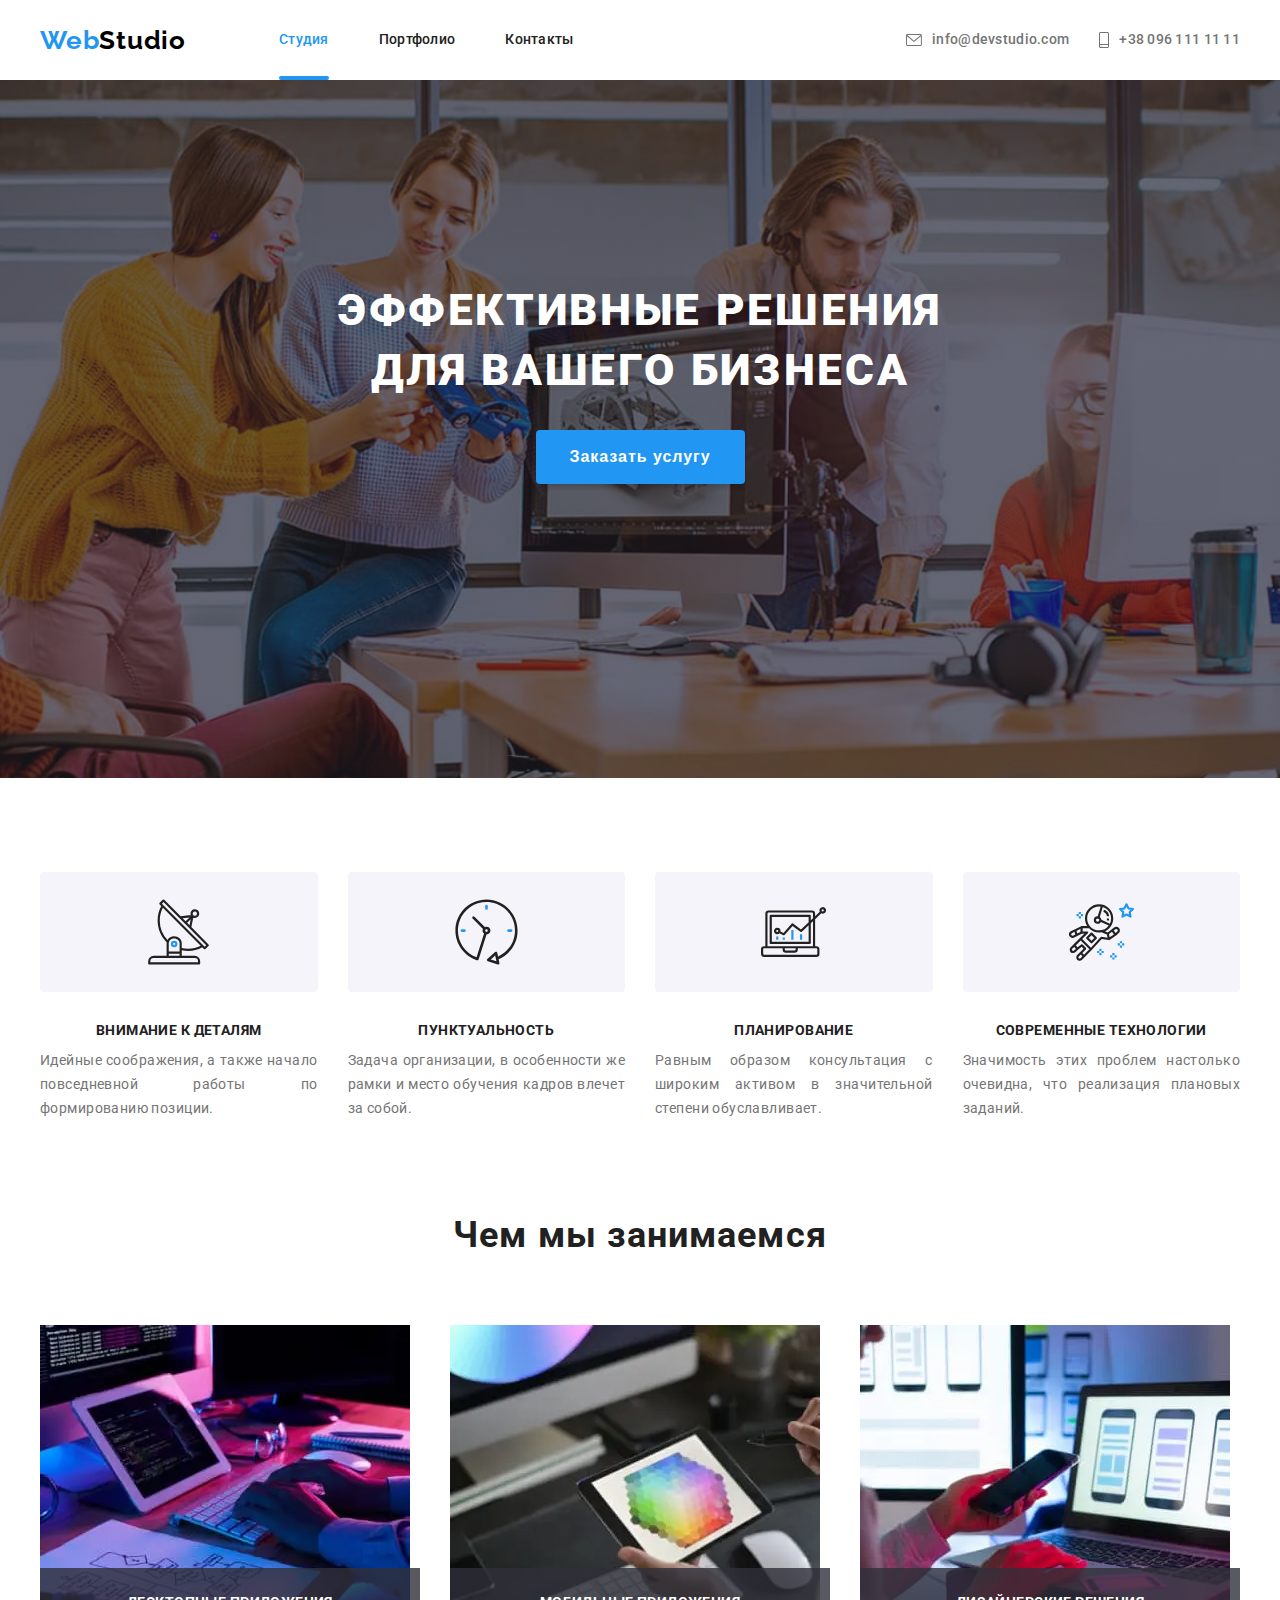
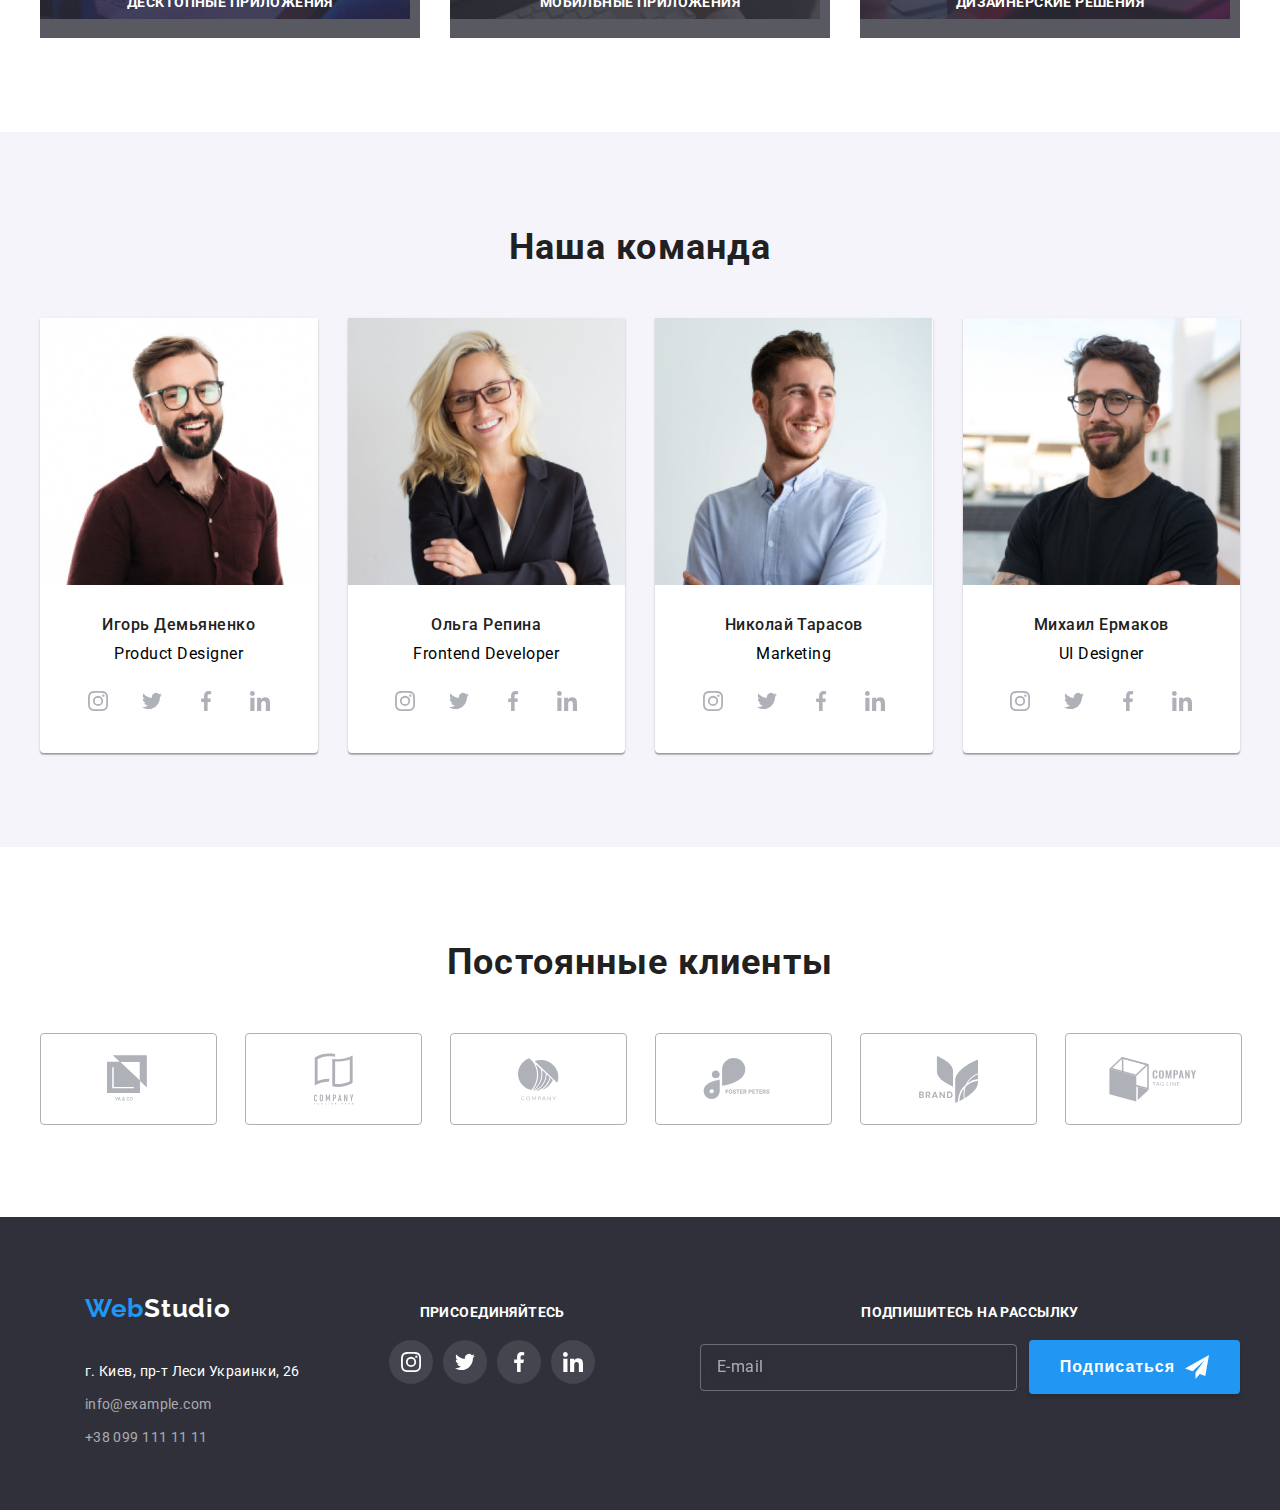
==== index.html @ 905241e4 "картинки" ====
<!DOCTYPE html>
<html lang="ru">
  <head>
    <meta charset="UTF-8" />
    <meta name="viewport" content="width=device-width, initial-scale=1.0" />
    <title>ВебСтудио</title>
    <link rel="preconnect" href="https://fonts.gstatic.com" />
    <link
      href="https://fonts.googleapis.com/css2?family=Raleway:wght@700&family=Roboto:wght@400;500;700;900&display=swap"
      rel="stylesheet"
    />
    <link
      rel="stylesheet"
      href="https://cdnjs.cloudflare.com/ajax/libs/modern-normalize/1.0.0/modern-normalize.min.css"
      integrity="sha512-ISS7cAi1PEhQ8jnbJpJZMd29NlhNj4AWYyLOSp2CE/CsHxTCu+r+t0D2yoJudVrd0/8fTVPUVDzY5Tvli75u/g=="
      crossorigin="anonymous"
    />

    <link rel="stylesheet" href="./css/main.min.css" />
  </head>
  <body>
    <header class="page-header">
      <div class="page-header__container container">
        <nav class="navigation">
          <a class="logo link" href="#" lang="en">
            Web<span class="logo__part--them-light">Studio</span></a
          >
          <ul class="navigation__list list">
            <li class="navigation__item">
              <a
                class="navigation__link navigation__link--current link"
                href="./index.html"
                >Студия</a
              >
            </li>
            <li class="navigation__item">
              <a class="navigation__link link" href="./portfolio.html"
                >Портфолио</a
              >
            </li>
            <li class="navigation__item">
              <a class="navigation__link link" href="#">Контакты</a>
            </li>
          </ul>
        </nav>
        <button type="button" class="burger-button" data-menu-button>
          <svg class="burger-button__svg">
            <use
              class="icon-burger"
              href="./images/icons/sprite.svg#icon-burger"
            ></use>
            <use
              class="icon-close-burger"
              href="./images/icons/sprite.svg#icon-close-burger"
            ></use>
          </svg>
        </button>
        <ul class="contact__list list">
          <li class="contact__item contacts__item">
            <a class="contact__link link" href="tel:+380961111111">
              <svg class="contact__svg" width="10" height="16">
                <use href="./images/icons/sprite.svg#icon-phone"></use>
              </svg>
              +38 096 111 11 11</a
            >
          </li>
          <li class="contact__item">
            <a class="contact__link link" href="mailto:info@devstudio.com">
              <svg class="contact__svg" width="16" height="12">
                <use href="./images/icons/sprite.svg#icon-mail"></use>
              </svg>
              info@devstudio.com
            </a>
          </li>
        </ul>
        <div class="mobile-menu" data-menu>
          <ul class="mobile-menu__list list">
            <li class="mobile-menu__item">
              <a
                class="mobile-menu__link mobile-menu__link--current link"
                href="./index.html"
                >Студия</a
              >
            </li>
            <li class="mobile-menu__item">
              <a class="mobile-menu__link link" href="./portfolio.html"
                >Портфолио</a
              >
            </li>
            <li class="mobile-menu__item">
              <a class="mobile-menu__link link" href="#">Контакты</a>
            </li>
          </ul>
          <div class="mobile-menu__box">
            <ul class="mobile-contact__list list">
              <li class="mobile-contact__item contacts__item">
                <a
                  class="mobile-contact__link mobile-contact__link--accent link"
                  href="tel:+380961111111"
                >
                  +38 096 111 11 11
                </a>
              </li>
              <li class="mobile-contact__item">
                <a
                  class="mobile-contact__link link"
                  href="mailto:info@devstudio.com"
                >
                  info@devstudio.com
                </a>
              </li>
            </ul>
            <ul class="mobile-social__list list">
              <li class="mobile-social__item">
                <a href="#" class="mobile-social__link link">Instagram</a>
              </li>
              <li class="mobile-social__item">
                <a href="#" class="mobile-social__link link">Twitter</a>
              </li>
              <li class="mobile-social__item">
                <a href="#" class="mobile-social__link link">Facebook</a>
              </li>
              <li class="mobile-social__item">
                <a href="#" class="mobile-social__link link">LinkedIn</a>
              </li>
            </ul>
          </div>
        </div>
      </div>
    </header>
    <main>
      <!-- HERO -->
      <section class="hero">
        <div class="hero__container container">
          <h1 class="hero__title">Эффективные решения для вашего бизнеса</h1>
          <button class="button" type="button" data-modal-open>
            Заказать услугу
          </button>
        </div>
      </section>
      <!-- ADVANTAGE -->
      <section class="advantage">
        <div class="container advantage__container">
          <h2 class="title visually-hidden">Преимущества</h2>
          <ul class="advantage__list list">
            <li class="advantage__item">
              <div class="advantage__box">
                <svg class="advantage__svg" width="65" height="70">
                  <use href="./images/icons/sprite.svg#icon-antenna"></use>
                </svg>
              </div>
              <h3 class="advantage__title">Внимание к деталям</h3>
              <p class="advantage__description">
                Идейные соображения, а также начало повседневной работы по
                формированию позиции.
              </p>
            </li>
            <li class="advantage__item">
              <div class="advantage__box">
                <svg class="advantage__svg" width="65" height="70">
                  <use href="./images/icons/sprite.svg#icon-clock"></use>
                </svg>
              </div>
              <h3 class="advantage__title">Пунктуальность</h3>
              <p class="advantage__description">
                Задача организации, в особенности же рамки и место обучения
                кадров влечет за собой.
              </p>
            </li>
            <li class="advantage__item">
              <div class="advantage__box">
                <svg class="advantage__svg" width="65" height="70">
                  <use href="./images/icons/sprite.svg#icon-diagram"></use>
                </svg>
              </div>
              <h3 class="advantage__title">Планирование</h3>
              <p class="advantage__description">
                Равным образом консультация с широким активом в значительной
                степени обуславливает.
              </p>
            </li>
            <li class="advantage__item">
              <div class="advantage__box">
                <svg class="advantage__svg" width="65" height="70">
                  <use href="./images/icons/sprite.svg#icon-astronaut"></use>
                </svg>
              </div>
              <h3 class="advantage__title">Современные технологии</h3>
              <p class="advantage__description">
                Значимость этих проблем настолько очевидна, что реализация
                плановых заданий.
              </p>
            </li>
          </ul>
        </div>
      </section>
      <!-- WORKS -->
      <section class="works">
        <div class="container works__container">
          <h2 class="title">Чем мы занимаемся</h2>
          <ul class="works__list list">
            <li class="works__item">
              <div class="works__tumb">
                
                <picture>
                    <source
                    srcset="./images/desktop/works/works1-desk-img.webp 1x, ./images/desktop/works/works1-desk-img@2x.webp 2x"
                        media="(min-width: 1200px)" type="image/webp">
                    <source
                    srcset="./images/desktop/works/works1-desk-img.jpg 1x, ./images/desktop/works/works1-desk-img@2x.jpg 2x"
                        media="(min-width: 1200px)">
                        <img
                        class="works__img"
                        src="./images/desktop/works/works1-desk-img.jpg"
                        alt="Сотрудник работает на компьютере"/>
                    </picture>

                <div class="works__сaption">
                  <p class="works__description">Десктопные приложения</p>
                </div>
              </div>
            </li>
            <li class="works__item">
              <div class="works__tumb">
                <picture>
                    <source
                    srcset="./images/desktop/works/works2-desk-img.webp 1x, ./images/desktop/works/works2-desk-img@2x.webp 2x"
                        media="(min-width: 1200px)" type="image/webp">
                    <source
                    srcset="./images/desktop/works/works2-desk-img.jpg 1x, ./images/desktop/works/works2-desk-img@2x.jpg 2x"
                        media="(min-width: 1200px)">
                        <img
                        class="works__img"
                        src="./images/desktop/works/works2-desk-img.jpg"
                        alt="Девушка работает над мобильным приложением"/>
                    </picture>

             
                <div class="works__сaption">
                  <p class="works__description">Мобильные приложения</p>
                </div>
              </div>
            </li>
            <li class="works__item">
              <div class="works__tumb">
                <picture>
                    <source
                    srcset="./images/desktop/works/works3-desk-img.webp 1x, ./images/desktop/works/works3-desk-img@2x.webp 2x"
                        media="(min-width: 1200px)" type="image/webp">
                    <source
                    srcset="./images/desktop/works/works3-desk-img.jpg 1x, ./images/desktop/works/works3-desk-img@2x.jpg 2x"
                        media="(min-width: 1200px)">
                        <img
                  class="works__img"
                  src="./images/desktop/works/works3-desk-img.jpg"
                  alt="Девушка работает с цветовой палитрой"/>
                    </picture>
                   
                <div class="works__сaption">
                  <p class="works__description">Дизайнерские решения</p>
                </div>
              </div>
            </li>
          </ul>
        </div>
      </section>
      <!-- TEAM -->
      <section class="team">
        <div class="team__container container">
          <h2 class="title">Наша команда</h2>
          <ul class="team__list list">
            <li class="team__card">
              <img
                class="team__img"
                src="./images/team/team_img_1.jpg"
                alt="Фото сотрудника"
              />
              <div class="team__caption">
                <h4 class="team__name">Игорь Демьяненко</h4>
                <p class="team__position">Product Designer</p>
                <ul class="social__list list">
                  <li class="social__item">
                    <a class="social__link link" href="#">
                      <svg class="social__icon">
                        <use
                          href="./images/icons/sprite.svg#icon-instagram"
                        ></use>
                      </svg>
                    </a>
                  </li>
                  <li class="social__item">
                    <a class="social__link link" href="#">
                      <svg class="social__icon">
                        <use
                          href="./images/icons/sprite.svg#icon-twitter"
                        ></use>
                      </svg>
                    </a>
                  </li>
                  <li class="social__item">
                    <a class="social__link link" href="#">
                      <svg class="social__icon">
                        <use
                          href="./images/icons/sprite.svg#icon-facebook"
                        ></use>
                      </svg>
                    </a>
                  </li>
                  <li class="social__item">
                    <a class="social__link link" href="#">
                      <svg class="social__icon">
                        <use
                          href="./images/icons/sprite.svg#icon-linkedin"
                        ></use>
                      </svg>
                    </a>
                  </li>
                </ul>
              </div>
            </li>
            <li class="team__card">
              <img
                class="team__img"
                src="./images/team/team_img_2.jpg"
                alt="Фото сотрудника"
              />
              <div class="team__caption">
                <h4 class="team__name">Ольга Репина</h4>
                <p class="team__position">Frontend Developer</p>
                <ul class="social__list list">
                  <li class="social__item">
                    <a class="social__link link" href="#">
                      <svg class="social__icon">
                        <use
                          href="./images/icons/sprite.svg#icon-instagram"
                        ></use>
                      </svg>
                    </a>
                  </li>
                  <li class="social__item">
                    <a class="social__link link" href="#">
                      <svg class="social__icon">
                        <use
                          href="./images/icons/sprite.svg#icon-twitter"
                        ></use>
                      </svg>
                    </a>
                  </li>
                  <li class="social__item">
                    <a class="social__link link" href="#">
                      <svg class="social__icon">
                        <use
                          href="./images/icons/sprite.svg#icon-facebook"
                        ></use>
                      </svg>
                    </a>
                  </li>
                  <li class="social__item">
                    <a class="social__link link" href="#">
                      <svg class="social__icon">
                        <use
                          href="./images/icons/sprite.svg#icon-linkedin"
                        ></use>
                      </svg>
                    </a>
                  </li>
                </ul>
              </div>
            </li>
            <li class="team__card">
              <img
                class="team__img"
                src="./images/team/team_img_3.jpg"
                alt="Фото сотрудника"
              />
              <div class="team__caption">
                <h4 class="team__name">Николай Тарасов</h4>
                <p class="team__position">Marketing</p>
                <ul class="social__list list">
                  <li class="social__item">
                    <a class="social__link link" href="#">
                      <svg class="social__icon">
                        <use
                          href="./images/icons/sprite.svg#icon-instagram"
                        ></use>
                      </svg>
                    </a>
                  </li>
                  <li class="social__item">
                    <a class="social__link link" href="#">
                      <svg class="social__icon">
                        <use
                          href="./images/icons/sprite.svg#icon-twitter"
                        ></use>
                      </svg>
                    </a>
                  </li>
                  <li class="social__item">
                    <a class="social__link link" href="#">
                      <svg class="social__icon">
                        <use
                          href="./images/icons/sprite.svg#icon-facebook"
                        ></use>
                      </svg>
                    </a>
                  </li>
                  <li class="social__item">
                    <a class="social__link link" href="#">
                      <svg class="social__icon">
                        <use
                          href="./images/icons/sprite.svg#icon-linkedin"
                        ></use>
                      </svg>
                    </a>
                  </li>
                </ul>
              </div>
            </li>
            <li class="team__card">
              <img
                class="team__img"
                src="./images/team/team_img_4.jpg"
                alt="Фото сотрудника"
              />
              <div class="team__caption">
                <h4 class="team__name">Михаил Ермаков</h4>
                <p class="team__position">UI Designer</p>
                <ul class="social__list list">
                  <li class="social__item">
                    <a class="social__link link" href="#">
                      <svg class="social__icon">
                        <use
                          href="./images/icons/sprite.svg#icon-instagram"
                        ></use>
                      </svg>
                    </a>
                  </li>
                  <li class="social__item">
                    <a class="social__link link" href="#">
                      <svg class="social__icon">
                        <use
                          href="./images/icons/sprite.svg#icon-twitter"
                        ></use>
                      </svg>
                    </a>
                  </li>
                  <li class="social__item">
                    <a class="social__link link" href="#">
                      <svg class="social__icon">
                        <use
                          href="./images/icons/sprite.svg#icon-facebook"
                        ></use>
                      </svg>
                    </a>
                  </li>
                  <li class="social__item">
                    <a class="social__link link" href="#">
                      <svg class="social__icon">
                        <use
                          href="./images/icons/sprite.svg#icon-linkedin"
                        ></use>
                      </svg>
                    </a>
                  </li>
                </ul>
              </div>
            </li>
          </ul>
        </div>
      </section>
      <!-- CLIENTS -->
      <section class="clients">
        <div class="container clients__container">
          <h2 class="title">Постоянные клиенты</h2>
          <ul class="list clients__list">
            <li class="link clients__item">
              <a class="item clients__link" href="#">
                <svg class="clients__icon" width="44" height="49">
                  <use href="./images/icons/sprite.svg#icon-logo-1"></use>
                </svg>
              </a>
            </li>
            <li class="link clients__item">
              <a class="item clients__link" href="#">
                <svg class="clients__icon" width="40" height="52">
                  <use href="./images/icons/sprite.svg#icon-logo-2"></use>
                </svg>
              </a>
            </li>
            <li class="link clients__item">
              <a class="item clients__link" href="#">
                <svg class="clients__icon" width="41" height="43">
                  <use href="./images/icons/sprite.svg#icon-logo-3"></use>
                </svg>
              </a>
            </li>
            <li class="link clients__item">
              <a class="item clients__link" href="#">
                <svg class="clients__icon" width="80" height="42">
                  <use href="./images/icons/sprite.svg#icon-logo-4"></use>
                </svg>
              </a>
            </li>
            <li class="link clients__item">
              <a class="item clients__link" href="#">
                <svg class="clients__icon" width="59" height="47">
                  <use href="./images/icons/sprite.svg#icon-logo-5"></use>
                </svg>
              </a>
            </li>
            <li class="link clients__item">
              <a class="item clients__link" href="#">
                <svg class="clients__icon" width="88" height="45">
                  <use href="./images/icons/sprite.svg#icon-logo-6"></use>
                </svg>
              </a>
            </li>
          </ul>
        </div>
      </section>
    </main>
    <!-- FOOTER -->
    <footer class="footer">
      <div class="footer__container container">
        <div class="footer__box">
          <div class="footer__contacts">
            <a class="link logo" href="#" lang="en">
              Web<span class="logo__part--them-dark">Studio</span>
            </a>
            <address class="address">
              <ul class="contacts">
                <li class="contacts__item list">
                  <a
                    class="contacts__link contacts__link--darkВackground link"
                    href="https://goo.gl/maps/GAFT3e7iSvox3QBL9"
                    target="_blank"
                    rel="noopener noreferrer"
                  >
                    г. Киев, пр-т Леси Украинки, 26
                  </a>
                </li>
                <li class="contacts__item list">
                  <a class="contacts__link link" href="mailto:info@example.com"
                    >info@example.com</a
                  >
                </li>
                <li class="contacts__item list">
                  <a class="contacts__link link" href="tel:+380991111111"
                    >+38 099 111 11 11</a
                  >
                </li>
              </ul>
            </address>
          </div>
          <div class="footer__social">
            <h3 class="footer__title">присоединяйтесь</h3>
            <ul class="list social__list">
              <li class="social__item social__item--them-dark">
                <a class="link social__link" href="#">
                  <svg class="social__icon--them-dark social__icon">
                    <use href="./images/icons/sprite.svg#icon-instagram"></use>
                  </svg>
                </a>
              </li>
              <li class="social__item">
                <a class="social__link social__item--them-dark" href="#">
                  <svg class="social__icon--them-dark social__icon">
                    <use href="./images/icons/sprite.svg#icon-twitter"></use>
                  </svg>
                </a>
              </li>
              <li class="social__item">
                <a class="social__link social__item--them-dark" href="#">
                  <svg class="social__icon--them-dark social__icon">
                    <use href="./images/icons/sprite.svg#icon-facebook"></use>
                  </svg>
                </a>
              </li>
              <li class="social__item">
                <a class="social__link social__item--them-dark" href="#">
                  <svg class="social__icon--them-dark social__icon">
                    <use href="./images/icons/sprite.svg#icon-linkedin"></use>
                  </svg>
                </a>
              </li>
            </ul>
          </div>
        </div>
        <div class="footer__subscription">
          <h3 class="footer__title">Подпишитесь на рассылку</h3>
          <div class="form">
            <label for="mail"></label>
            <input
              type="email"
              name="mail"
              id="mail"
              placeholder="E-mail"
              class="form__input"
            />
            <button type="submit" class="button">
              Подписаться
              <svg class="form__svg">
                <use href="./images/icons/sprite.svg#icon-send"></use>
              </svg>
            </button>
          </div>
        </div>
      </div>
    </footer>

    <div class="backdrop is-hidden" data-modal>
      <div class="modal">
        <p class="modal__tittle">Оставьте свои данные, мы вам перезвоним</p>

        <label for="name" class="modal__field">
          <input
            type="text"
            name="name"
            class="modal__input"
            autocomplete="off"
            placeholder=" "
            id="name"
          />
          <span class="modal__text">Имя</span>
          <svg class="modal__svg">
            <use href="./images/icons/sprite.svg#icon-person-black"></use>
          </svg>
        </label>

        <label for="tel" class="modal__field">
          <input
            type="tel"
            name="tel"
            class="modal__input"
            autocomplete="off"
            placeholder=" "
            id="tel"
          />
          <span class="modal__text">Телефон</span>
          <svg class="modal__svg">
            <use href="./images/icons/sprite.svg#icon-phone-black"></use>
          </svg>
        </label>

        <label for="modal-mail" class="modal__field">
          <input
            type="email"
            name="modal-mail"
            class="modal__input"
            placeholder=" "
            id="modal-mail"
          />
          <span class="modal__text">Почта</span>
          <svg class="modal__svg">
            <use href="./images/icons/sprite.svg#icon-email-black"></use>
          </svg>
        </label>

        <label for="comment" class="modal__field">
          <span class="modal__coment">Комментарий</span>
          <textarea
            name="comment"
            placeholder="Введите текст"
            id="comment"
            class="modal__textarea"
          ></textarea>
        </label>

        <label class="policy">
          <input class="checkbox" type="checkbox" name="policy" tabindex="-1" />
          <span class="policy__icon" tabindex="0"></span>
          <span class="policy__text">Соглашаюсь с рассылкой и принимаю</span>
          <a class="policy__agreement" href="#">&nbsp;Условия договора</a>
        </label>

        <button type="submit" class="button button--modal">Отправить</button>

        <button type="button" class="closeButton" data-modal-close>
          <svg class="closeButton__svg">
            <use href="./images/icons/sprite.svg#icon-close"></use>
          </svg>
        </button>
      </div>
    </div>
    <script src="./js/modal.js"></script>
    <script src="./js/modal-menu.js"></script>
  </body>
</html>
---- css/main.min.css ----
:root{--main-font: "Roboto", sans-serif;--logo-font: "Raleway", sans-serif;--accent-color: #2196f3;--title-color: #212121;--text-color: #757575;--social-link-color: #afb1b8;--colorOn-darkВackground: #ffffff;--margin-bottom-title: 30px;--transition-color: color 250ms cubic-bezier(0.4, 0, 0.2, 1)}.visually-hidden{position:absolute !important;clip:rect(1px 1px 1px 1px);clip:rect(1px, 1px, 1px, 1px);padding:0 !important;border:0 !important;height:1px !important;width:1px !important;overflow:hidden}.link{text-decoration:none}.list{list-style:none}.address{font-style:normal}body{font-family:var(--main-font);margin:0}h1,h2,h3,h4,h5,h6,p{margin:0}ul,ol{margin:0;padding:0}img{display:block;max-width:100%}.container{padding-left:15px;padding-right:15px;padding-top:60px;padding-bottom:60px}@media screen and (min-width: 480px){.container{width:480px;margin:0 auto}}@media screen and (min-width: 768px){.container{width:768px}}@media screen and (min-width: 1200px){.container{width:1200px;padding-top:94px;padding-bottom:94px}}.logo{font-family:var(--logo-font);font-weight:bold;font-size:26px;line-height:1.19;letter-spacing:0.03em;color:var(--accent-color);padding-top:16px;padding-bottom:16px}.logo__part--them-light{color:#000}.logo__part--them-dark{color:var(--colorOn-darkВackground)}.button{display:block;margin:0 auto;font-weight:bold;font-size:16px;line-height:30px;letter-spacing:0.06em;color:var(--colorOn-darkВackground);background-color:var(--accent-color);box-shadow:0px 4px 4px rgba(0,0,0,0.15);border-radius:4px;outline:none;cursor:pointer;border-color:transparent;padding:10px 32px;transition:background-color 250ms cubic-bezier(0.4, 0, 0.2, 1)}.button:hover,.button:focus{background-color:#188ce8}.title{font-family:"Roboto",sans-serif;font-size:28px;line-height:1.17857;font-weight:700;text-align:center;letter-spacing:0.03em;color:var(--title-color);margin-bottom:30px}@media screen and (min-width: 1200px){.title{font-family:"Roboto",sans-serif;font-size:36px;line-height:1.16667;font-weight:700;margin-bottom:50px}}.social__list{display:flex;justify-content:center;align-items:center}.social__item{height:44px;width:44px}.social__item+.social__item{margin-left:10px}.social__item--them-dark{background:rgba(255,255,255,0.1);border-radius:50%}.social__item--them-dark:hover,.social__item--them-dark:focus{background-color:var(--accent-color)}.social__link{display:flex;justify-content:center;align-items:center;height:100%;width:100%;border-radius:50%;transition:background-color 250ms cubic-bezier(0.4, 0, 0.2, 1)}.social__link:hover,.social__link:focus{background-color:var(--accent-color)}.social__icon{width:20px;height:20px;fill:var(--social-link-color);transition:fill 250ms cubic-bezier(0.4, 0, 0.2, 1)}.social__link:hover .social__icon,.social__link:focus .social__icon{fill:#fff}.social__icon--them-dark{fill:#fff}.navigation{display:flex;align-items:center}.navigation__item+.navigation__item{margin-left:50px}.navigation__list{display:none;align-items:center;margin-left:93px}@media screen and (min-width: 768px){.navigation__list{display:flex}}.navigation__item{position:relative}.navigation__link{display:block;padding-top:32px;padding-bottom:32px;font-weight:500;font-size:14px;line-height:1.14;letter-spacing:0.02em;color:var(--title-color);transition:var(--transition-color)}.navigation__link:hover,.navigation__link:focus,.navigation__link:active{color:var(--accent-color)}.navigation__link--current{color:var(--accent-color)}.navigation__link--current::after{position:absolute;bottom:0;left:0;content:"";display:block;width:100%;height:4px;background-color:var(--accent-color);border-radius:4px}.form{width:100%;display:flex;justify-content:center;flex-wrap:wrap}@media screen and (min-width: 1200px){.form{align-items:baseline;flex-wrap:nowrap}}.form__input{padding:15px 0 15px 16px;width:100%;border:1px solid rgba(255,255,255,0.3);box-sizing:border-box;filter:drop-shadow(0px 4px 4px rgba(0,0,0,0.15));border-radius:4px;background-color:transparent;outline:none;color:var(--colorOn-darkВackground);margin-bottom:20px}@media screen and (min-width: 1200px){.form__input{margin-bottom:8px;margin-right:12px}}.form__input::placeholder{font-family:var(--main-font);font-size:16px;line-height:1.25;letter-spacing:0.03em;color:rgba(255,255,255,0.6)}.form__input:focus,.form__input:active{border:1px solid #fff;transition:border 250ms cubic-bezier(0.4, 0, 0.2, 1)}.form button{margin:0;display:flex;align-items:center;padding:10px 29px}.form__svg{width:24px;height:24px;margin-left:10px}.backdrop{position:fixed;top:0;left:0;width:100vw;height:100vh;background-color:rgba(0,0,0,0.2);opacity:1;transition:opacity 250ms cubic-bezier(0.4, 0, 0.2, 1);z-index:1000}.backdrop.is-hidden{opacity:0;pointer-events:none}.backdrop.is-hidden .modal{transform:translate(-50%, -50%) scale(1.1)}.modal{display:flex;flex-direction:column;position:absolute;top:50%;left:50%;padding:40px;background-color:var(--colorOn-darkВackground);width:450px;transform:translate(-50%, -50%) scale(1);transition:transform 250ms cubic-bezier(0.4, 0, 0.2, 1)}@media screen and (min-width: 1200px){.modal{width:528px}}.modal__tittle{margin-bottom:30px;font-family:var(--main-font);font-weight:bold;font-size:20px;line-height:1.15;text-align:center;letter-spacing:0.03em;color:var(--title-color)}.modal__field{display:flex;flex-direction:column;position:relative}.modal__field+.modal__field{margin-top:28px}.modal__text{position:absolute;top:50%;left:41px;transform:translateY(-50%);font-family:var(--main-font);font-size:12px;line-height:1.16;letter-spacing:0.01em;z-index:-1;color:var(--text-color)}.modal__input:not(:placeholder-shown)+.modal__text{transform:translateY(-35px) translateX(-40px);transition:transform 250ms cubic-bezier(0.4, 0, 0.2, 1)}.modal__field:focus-within>.modal__text{transform:translateY(-35px) translateX(-40px);transition:transform 250ms cubic-bezier(0.4, 0, 0.2, 1)}.modal__svg{position:absolute;top:50%;left:12px;transform:translateY(-50%);z-index:-1;width:18px;height:18px}.modal__input:focus ~ .modal__svg{fill:var(--accent-color);transition:fill 250ms cubic-bezier(0.4, 0, 0.2, 1)}.modal__textarea{resize:none;height:120px;width:100%;padding:12px 16px;font-family:var(--main-font);font-size:12px;line-height:1.16;letter-spacing:0.01em;color:var(--title-color);border:1px solid rgba(33,33,33,0.2);box-sizing:border-box;border-radius:4px}.modal__textarea::placeholder{font-size:14px;line-height:1.14;color:rgba(117,117,117,0.5)}.modal__textarea:focus,.modal__textarea:active{outline:none;border:1px solid #2196f3;transition:border 250ms cubic-bezier(0.4, 0, 0.2, 1)}.modal__coment{font-size:12px;line-height:1.16;letter-spacing:0.01em;color:var(--text-color);margin-bottom:4px}.modal__input{padding:11px 41px;z-index:1;background-color:transparent;border:1px solid rgba(33,33,33,0.2);box-sizing:border-box;border-radius:4px;font-family:var(--main-font);font-size:12px;line-height:1.16;letter-spacing:0.01em;color:var(--title-color)}.modal__input:focus,.modal__input:active{outline:none;border:1px solid #2196f3;transition:border 250ms cubic-bezier(0.4, 0, 0.2, 1)}.policy{display:flex;justify-content:center;align-items:center;margin-top:20px;cursor:pointer}.policy__text{font-size:12px;line-height:24px;letter-spacing:0.03em;color:#757575}@media screen and (min-width: 1200px){.policy__text{font-size:14px}}.policy__agreement{font-size:12px;letter-spacing:0.03em;color:var(--accent-color)}@media screen and (min-width: 1200px){.policy__agreement{font-size:14px}}.checkbox{position:absolute !important;clip:rect(1px 1px 1px 1px);clip:rect(1px, 1px, 1px, 1px);padding:0 !important;border:0 !important;height:1px !important;width:1px !important;overflow:hidden}.policy__icon{margin-right:8px;display:inline-block;width:15px;height:15px;background-color:#fff;border:2px solid #212121;border-radius:4px;transition:background-color 250ms cubic-bezier(0.4, 0, 0.2, 1),border 250ms cubic-bezier(0.4, 0, 0.2, 1)}.checkbox:checked+.policy__icon{border-color:transparent;border-color:var(--accent-color);background-color:var(--accent-color);background-origin:border-box;background-image:url(../images/icons/check.svg);transition:background-color 250ms cubic-bezier(0.4, 0, 0.2, 1)}.button--modal{margin-top:30px;padding:10px 56px}.closeButton{position:absolute;top:8px;right:8px;width:30px;height:30px;background-color:transparent;border:1px solid rgba(0,0,0,0.1);border-radius:50%;cursor:pointer;outline:none}.closeButton:focus{border:1px solid #2196f3;transition:border 250ms cubic-bezier(0.4, 0, 0.2, 1)}.closeButton__svg{fill:#000;width:11px;height:11px}.closeButton:focus .closeButton__svg{fill:var(--accent-color);transition:fill 250ms cubic-bezier(0.4, 0, 0.2, 1)}.burger-button{position:absolute;background-color:transparent;border:none;padding:0;top:10px;right:15px;cursor:pointer;outline:none;z-index:100}.burger-button__svg{width:40px;height:40px}@media screen and (min-width: 768px){.burger-button{display:none}}.burger-button .icon-close-burger{display:none}.burger-button.is-open .icon-close-burger{display:block}.page-header .icon-burger{display:block}.burger-button.is-open .icon-burger{display:none}.mobile-menu{position:fixed;top:0;left:50%;width:100vw;max-width:480px;height:100vh;padding:48px 40px;display:flex;flex-direction:column;justify-content:space-between;overflow:scroll;z-index:1;background-color:#fff;opacity:0;transform:translateY(-100%) translateX(-50%);transition:transform 500ms cubic-bezier(0.4, 0, 0.2, 1),opacity 450ms cubic-bezier(0.4, 0, 0.2, 1)}@media screen and (min-width: 768px){.mobile-menu{display:none}}.mobile-menu.is-open{transform:translateY(0) translateX(-50%);opacity:1;transition:transform 500ms cubic-bezier(0.4, 0, 0.2, 1),opacity 450ms cubic-bezier(0.4, 0, 0.2, 1)}.mobile-menu__list{margin-bottom:30px}.mobile-menu__link{font-family:"Roboto",sans-serif;font-size:40px;line-height:1.175;font-weight:500;color:#000000}.mobile-menu__link--current{color:var(--accent-color)}.mobile-menu__item:not(:last-child){margin-bottom:32px}.mobile-contact__list{margin-bottom:64px}.mobile-contact__item:not(:last-child){margin-bottom:32px}.mobile-contact__link{font-family:"Roboto",sans-serif;font-size:24px;line-height:1.16667;font-weight:500;letter-spacing:0.02em;color:var(--text-color);transition:var(--transition-color)}.mobile-contact__link:hover,.mobile-contact__link:focus{color:var(--accent-color)}@media screen and (max-width: 424px){.mobile-contact__link{font-size:20px}}.mobile-contact__link--accent{font-family:"Roboto",sans-serif;font-size:34px;line-height:1.17647;font-weight:500;color:var(--accent-color)}.mobile-contact__link--accent:hover,.mobile-contact__link--accent:focus{color:#000000;transition:var(--transition-color)}@media screen and (max-width: 424px){.mobile-contact__link--accent{font-size:26px}}.mobile-social__list{display:flex;flex-wrap:wrap}@media screen and (min-width: 768px){.mobile-social__list{display:none}}.mobile-social__link{color:var(--accent-color);font-family:"Roboto",sans-serif;font-size:13px;line-height:1.69231;font-weight:500}@media screen and (min-width: 425px){.mobile-social__link{font-size:16px}}@media screen and (min-width: 480px){.mobile-social__link{font-size:18px}}.mobile-social__link:hover .mobile-social__link:focus{color:var(--text-color);transition:var(--transition-color)}@media screen and (min-width: 375px){.mobile-social__item:not(:last-child){padding-right:10px;border-right:1px solid rgba(33,33,33,0.2)}}.mobile-social__item:not(:first-child){padding-left:10px}.page-header__container{display:flex;align-items:center;padding-top:0;padding-bottom:0;position:relative}.contact__list{display:none;margin-left:auto}@media screen and (min-width: 768px){.contact__list{display:flex;flex-direction:column-reverse}}@media screen and (min-width: 1200px){.contact__list{flex-direction:row-reverse}}.contact__item:last-child{margin-bottom:10px}@media screen and (min-width: 1200px){.contact__item:last-child{margin-bottom:0;margin-right:30px}}.contact__svg{fill:var(--text-color);margin-right:10px;transition:fill 250ms cubic-bezier(0.4, 0, 0.2, 1)}.contact__link:hover .contact__svg,.contact__link:focus .contact__svg{fill:var(--accent-color)}.contact__link{display:flex;align-items:center;font-weight:500;font-size:14px;line-height:1.14;letter-spacing:0.02em;color:var(--text-color);transition:var(--transition-color)}.contact__link:hover,.contact__link:focus{color:var(--accent-color)}.hero{padding-top:118px;padding-bottom:118px;margin-left:auto;margin-right:auto;background-color:#2f303a;background-image:linear-gradient(to right, rgba(47,48,58,0.4), rgba(47,48,58,0.4)),url(../images/hero/bgi-hero.jpg);background-size:cover;background-repeat:no-repeat;background-position:center}@media screen and (min-width: 1200px){.hero{padding-top:200px;padding-bottom:200px}}.hero__container{padding-top:0}.hero__title{max-width:360px;margin:0 auto;margin-bottom:30px;text-align:center;letter-spacing:0.06em;text-transform:uppercase;color:var(--colorOn-darkВackground);font-family:"Roboto",sans-serif;font-size:26px;line-height:1.61538;font-weight:900}@media screen and (min-width: 1200px){.hero__title{max-width:696px;font-family:"Roboto",sans-serif;font-size:44px;line-height:1.36364;font-weight:900}}@media screen and (min-width: 1200px){.advantage__container{padding-bottom:0px}}@media screen and (min-width: 768px){.advantage__list{margin:-15px;display:flex;flex-wrap:wrap}}@media screen and (max-width: 767px){.advantage__item:not(:last-child){margin-bottom:30px}}@media screen and (min-width: 768px){.advantage__item{margin:15px;width:calc((100% - 4 * 15px) / 2)}}@media screen and (min-width: 1200px){.advantage__item{width:calc((100% - 8 * 15px) / 4)}}.advantage__box{width:100%;padding-top:25px;padding-bottom:25px;margin-bottom:30px;background-color:#f5f4fa;border-radius:4px}.advantage__svg{margin:auto;display:block}.advantage__title{margin-bottom:10px;font-family:"Roboto",sans-serif;font-size:14px;line-height:1.14286;font-weight:700;letter-spacing:0.03em;text-transform:uppercase;color:var(--title-color);text-align:center}.advantage__description{font-family:"Roboto",sans-serif;font-size:14px;line-height:1.71429;font-weight:400;letter-spacing:0.03em;color:var(--text-color);text-align:justify}@media screen and (max-width: 1199px){.works{display:none}}@media screen and (min-width: 1200px){.works{display:block}}.works__item{position:relative;flex-basis:calc((100% - 60px) / 3)}.works__list{display:flex}.works__list :not(:last-child){margin-right:30px}.works__сaption{background-color:rgba(47,48,58,0.8);position:absolute;bottom:0;left:0;width:100%}.works__description{padding-top:27px;padding-bottom:27px;font-family:var(--main-font);font-weight:bold;font-size:14px;line-height:1.14;text-align:center;letter-spacing:0.03em;text-transform:uppercase;color:#ffffff}.team{background:#f5f4fa}@media screen and (min-width: 768px){.team__list{margin:-15px;display:flex;flex-wrap:wrap}}@media screen and (max-width: 767px){.team .team__card:not(:last-child){margin-bottom:30px}}.team__card{background-color:white;box-shadow:0px 1px 3px rgba(0,0,0,0.12),0px 1px 1px rgba(0,0,0,0.14),0px 2px 1px rgba(0,0,0,0.2);border-radius:0px 0px 4px 4px}@media screen and (min-width: 768px){.team__card{margin:15px;width:calc((100% - 4 * 15px) / 2)}}@media screen and (min-width: 1200px){.team__card{width:calc((100% - 8 * 15px) / 4)}}.team__caption{padding:30px 32px}.team__name{font-family:"Roboto",sans-serif;font-size:16px;line-height:1.1875;font-weight:500;margin-bottom:10px;text-align:center;letter-spacing:0.03em;color:var(--title-color)}.team__position{font-family:"Roboto",sans-serif;font-size:16px;line-height:1.1875;font-weight:400;text-align:center;letter-spacing:0.03em;margin-bottom:16px}.clients__list{display:flex;flex-wrap:wrap;justify-content:center;margin:-15px}.clients__item{margin:15px;width:calc((100% - 4 * 15px)/2);height:90px}@media screen and (min-width: 768px){.clients__item{width:calc((100% - 6 * 15px)/3)}}@media screen and (min-width: 1200px){.clients__item{width:calc((100% - 12 * 15px)/6)}}.clients__link{display:flex;justify-content:center;align-items:center;width:100%;height:100%;border:1px solid var(--social-link-color);border-radius:4px;transition:border 250ms cubic-bezier(0.4, 0, 0.2, 1)}.clients__link:hover,.clients__link:focus{border:1px solid var(--accent-color)}.clients__icon{fill:var(--social-link-color);transition:fill 250ms cubic-bezier(0.4, 0, 0.2, 1)}.clients__link:hover .clients__icon,.clients__link:focus .clients__icon{fill:var(--accent-color)}.footer{background-color:#2f303a}.footer__container{display:flex;flex-direction:column;align-items:center;padding-top:60px;padding-bottom:60px}@media screen and (min-width: 1200px){.footer__container{flex-direction:row;justify-content:space-between;align-items:baseline}}.footer__box{display:flex;flex-direction:column;margin-bottom:60px;width:100%}@media screen and (min-width: 768px){.footer__box{flex-direction:row;justify-content:space-around;align-items:baseline}}@media screen and (min-width: 1200px){.footer__box{width:50%;margin-bottom:0}}.footer .logo{margin-bottom:20px;display:block}.footer__title{margin-bottom:20px;font-family:"Roboto",sans-serif;font-size:14px;line-height:1.14286;font-weight:700;color:#ffffff;letter-spacing:0.03em;text-transform:uppercase;text-align:center}.footer__contacts{display:flex;flex-direction:column;align-items:center;margin-bottom:60px}@media screen and (min-width: 768px){.footer__contacts{margin-bottom:0}}@media screen and (min-width: 1200px){.footer__contacts{align-items:flex-start}}@media screen and (min-width: 1200px){.footer__subscription{width:45%}}.contacts{display:flex;flex-direction:column;align-items:center}@media screen and (min-width: 1200px){.contacts{align-items:flex-start}}.contacts .contacts__item:not(:last-child){margin-bottom:9px}.contacts .contacts__link{font-size:14px;line-height:1.7;letter-spacing:0.03em;color:rgba(255,255,255,0.6)}.contacts .contacts__link:hover{color:var(--colorOn-darkВackground);transition:color 250ms cubic-bezier(0.4, 0, 0.2, 1)}.contacts .contacts__link--darkВackground{color:var(--colorOn-darkВackground)}.projects-links{border-top:1px solid #ececec}.filters__list{display:flex;flex-wrap:wrap;margin:-4px;margin-bottom:36px}@media screen and (min-width: 768px){.filters__list{justify-content:center}}.filters__button{margin:4px;font-weight:500;font-size:16px;line-height:26px;text-align:center;letter-spacing:0.03em;color:var(--title-color);background-color:#f5f4fa;border-radius:4px;border:#f5f4fa;cursor:pointer;padding:6px 22px;transition:var(--transition-color),background-color 250ms cubic-bezier(0.4, 0, 0.2, 1),box-shadow 250ms cubic-bezier(0.4, 0, 0.2, 1)}.filters__button:hover,.filters__button:focus{background-color:#188ce8;color:var(--colorOn-darkВackground);outline:none;box-shadow:0px 1px 1px rgba(0,0,0,0.12),0px 4px 4px rgba(0,0,0,0.06),1px 4px 6px rgba(0,0,0,0.16)}.projects{width:100%}@media screen and (min-width: 768px){.projects{display:flex;flex-wrap:wrap}}.projects__item{transition:box-shadow 250ms cubic-bezier(0.4, 0, 0.2, 1)}.projects__item:hover{box-shadow:0px 1px 1px rgba(0,0,0,0.12),0px 4px 4px rgba(0,0,0,0.06),1px 4px 6px rgba(0,0,0,0.16)}.projects__item:not(:last-child){margin-bottom:30px}@media screen and (min-width: 768px){.projects__item{width:calc((100% - 60px) / 2);margin:15px}}@media screen and (min-width: 1200px){.projects__item{width:calc((100% - 90px) / 3)}}.projects__img{max-width:100%;height:auto;overflow:scroll}.projects__tumb{position:relative;overflow:hidden}.projects__container--overlay{position:absolute;top:0;left:0;height:100%;background-color:rgba(33,150,243,0.9);opacity:0;transform:translateY(100%);transition:transform 1250ms cubic-bezier(0.4, 0, 0.2, 1),opacity 1250ms cubic-bezier(0.4, 0, 0.2, 1)}.projects__link:hover .projects__container--overlay,.projects__link:focus .projects__container--overlay{transform:translateY(0%);opacity:1;transition:transform 1250ms cubic-bezier(0.4, 0, 0.2, 1)}.projects__description{font-family:var(--main-font);font-size:18px;line-height:1.56;letter-spacing:0.03em;color:#ffffff;padding:63px 24px}.projects__box{padding:20px 24px;border:1px solid #eeeeee;border-top:none}.projects__title{font-weight:bold;font-size:18px;line-height:36px;letter-spacing:0.06em;color:var(--title-color)}.projects__text{font-size:16px;line-height:30px;letter-spacing:0.03em;color:var(--text-color)}.projects__item{display:flex}.projects__link{display:flex;flex-direction:column}.projects__box{flex-grow:1}
/*# sourceMappingURL=main.min.css.map */
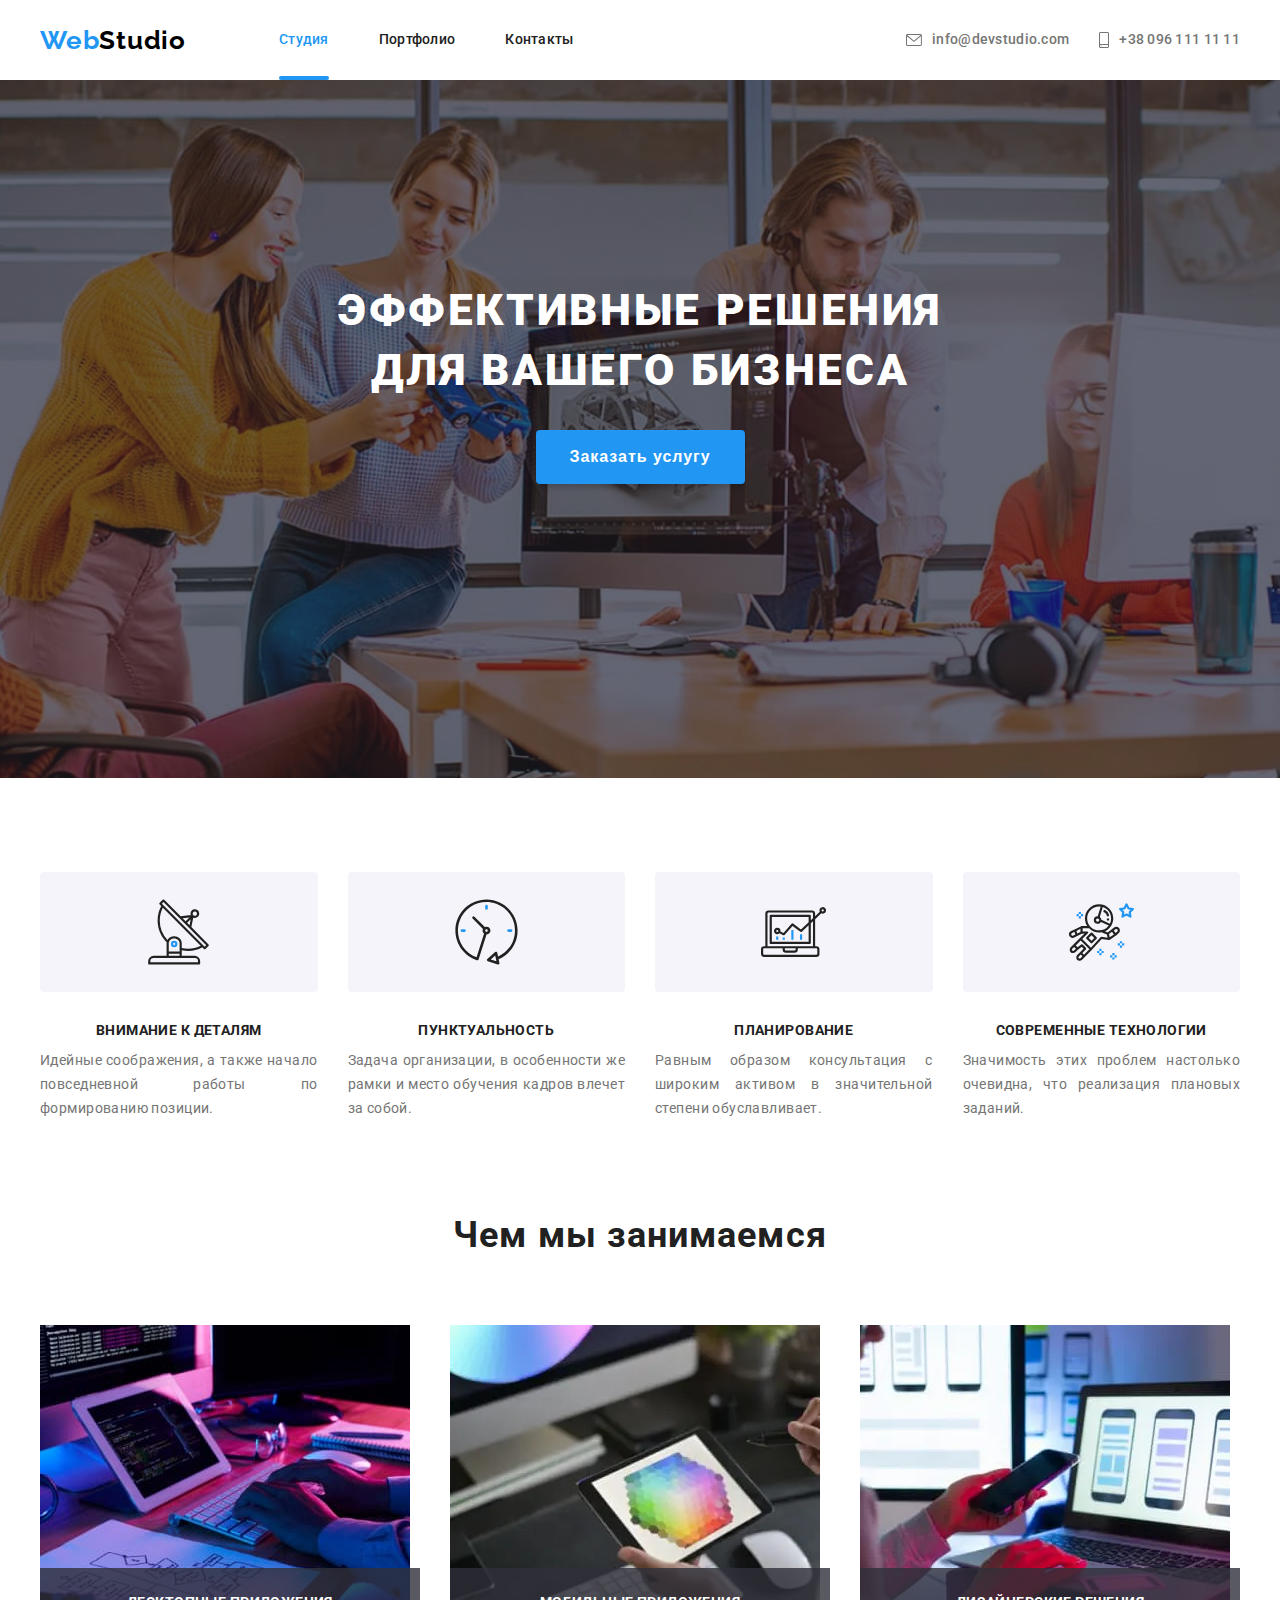
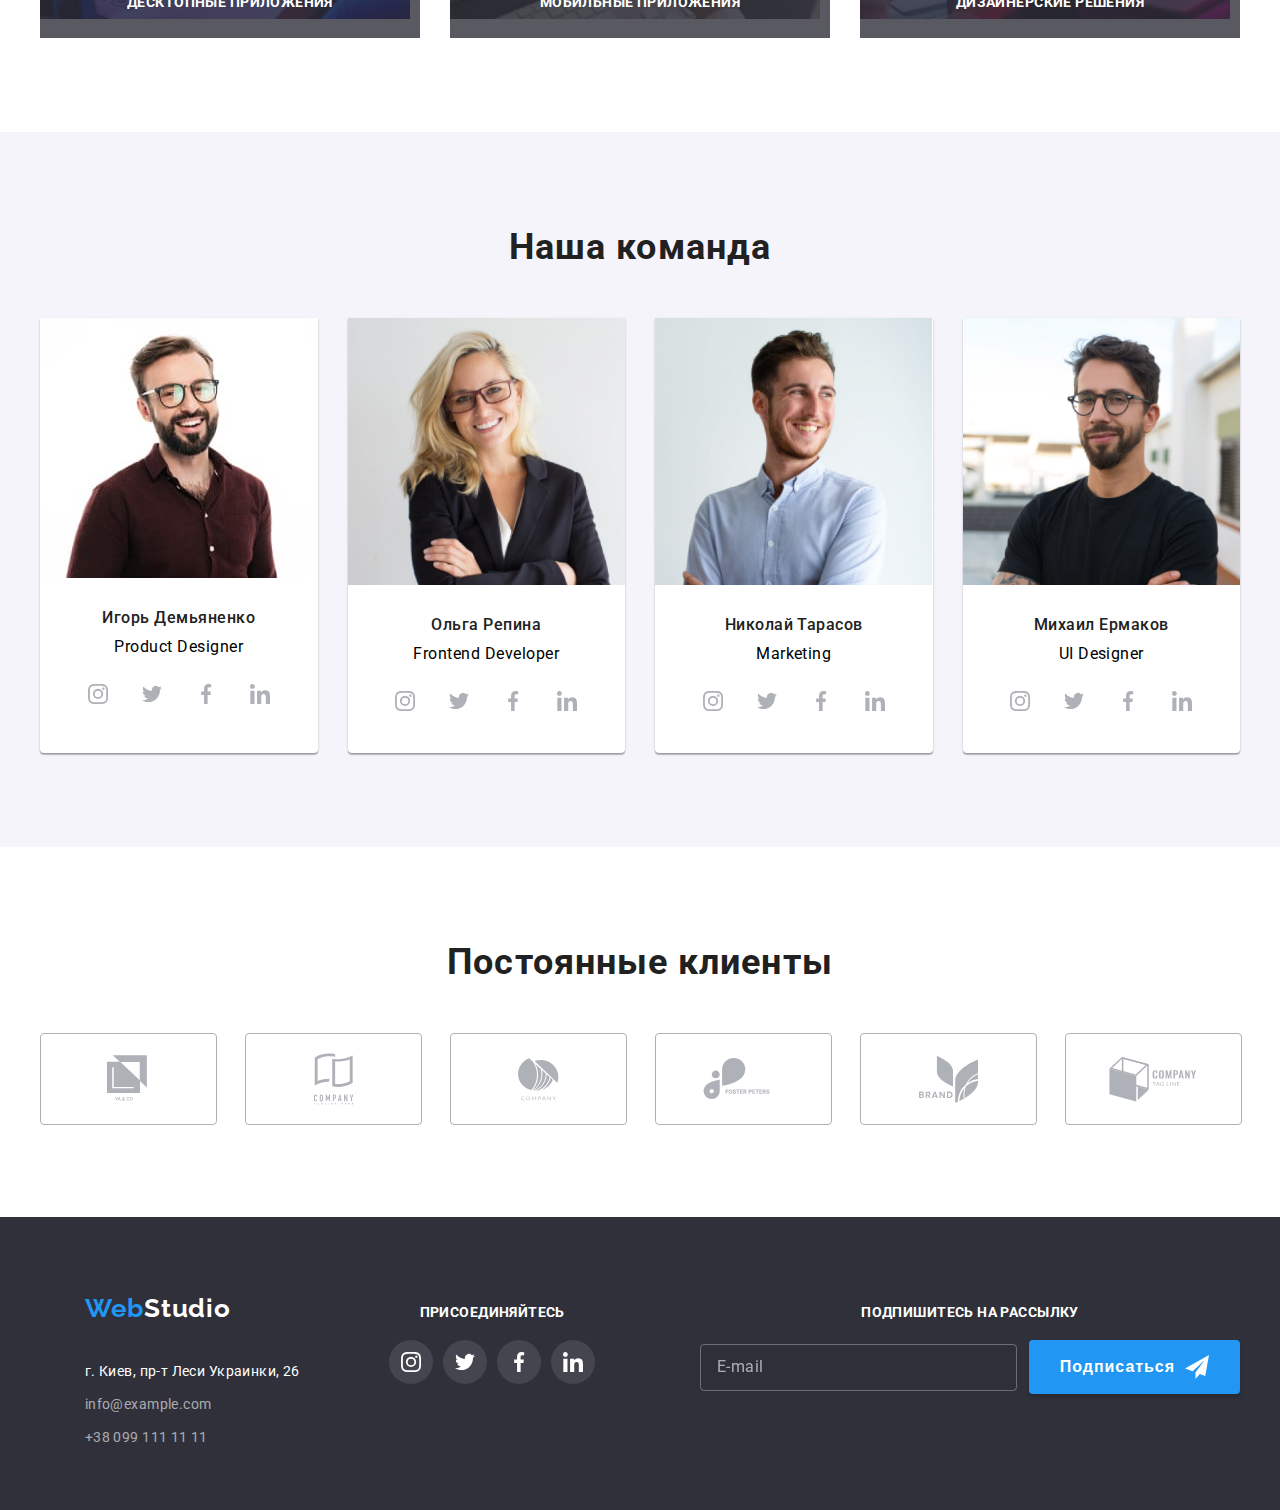
==== commit 19060e07: "picture" ====
--- a/index.html
+++ b/index.html
@@ -201,19 +201,16 @@
           <ul class="works__list list">
             <li class="works__item">
               <div class="works__tumb">
-                
                 <picture>
                     <source
-                    srcset="./images/desktop/works/works1-desk-img.webp 1x, ./images/desktop/works/works1-desk-img@2x.webp 2x"
-                        media="(min-width: 1200px)" type="image/webp">
-                    <source
-                    srcset="./images/desktop/works/works1-desk-img.jpg 1x, ./images/desktop/works/works1-desk-img@2x.jpg 2x"
-                        media="(min-width: 1200px)">
-                        <img
-                        class="works__img"
-                        src="./images/desktop/works/works1-desk-img.jpg"
-                        alt="Сотрудник работает на компьютере"/>
-                    </picture>
+                  srcset="
+                  ./images/desktop/works/works1-desk-img.jpg 1x,
+                  ./images/desktop/works/works1-desk-img@2.jpg 2x
+                  "
+                  media="(min-width: 1200px)"
+                />
+                <img src="./images/desktop/works/works1-desk-img.jpg" alt="bfbzdb">
+            </picture>
 
                 <div class="works__сaption">
                   <p class="works__description">Десктопные приложения</p>
@@ -234,6 +231,7 @@
                         src="./images/desktop/works/works2-desk-img.jpg"
                         alt="Девушка работает над мобильным приложением"/>
                     </picture>
+                
 
              
                 <div class="works__сaption">
@@ -270,11 +268,29 @@
           <h2 class="title">Наша команда</h2>
           <ul class="team__list list">
             <li class="team__card">
-              <img
+              <!-- <img
                 class="team__img"
                 src="./images/team/team_img_1.jpg"
                 alt="Фото сотрудника"
-              />
+              /> -->
+
+              <source
+              srcset="./images/desktop/team/team1-desk-img-1.webp 1x, ./images/desktop/team/team1-desk-img-2x.webp 2x"
+                  media="(min-width: 1200px)" type="image/webp">
+              <source
+              srcset="./images/desktop/team/team1-desk-img-1.jpg 1x, ./images/desktop/team/team1-desk-img-2x.jpg 2x"
+                  media="(min-width: 1200px)">
+                  <source
+                  srcset="./images/desktop/team/team1-desk-img-1.jpg 1x, ./images/desktop/team/team1-desk-img-2x.jpg 2x"
+                      media="(min-width: 1200px)">
+                      <source
+                      srcset="./images/desktop/team/team1-desk-img-1.jpg 1x, ./images/desktop/team/team1-desk-img-2x.jpg 2x"
+                          media="(min-width: 1200px)">
+                  <img
+                  class="works__img"
+                  src="./images/desktop/team/team1-desk-img-1.jpg"
+                  alt="Девушка работает над мобильным приложением"/>
+              </picture>
               <div class="team__caption">
                 <h4 class="team__name">Игорь Демьяненко</h4>
                 <p class="team__position">Product Designer</p>
--- a/css/main.min.css
+++ b/css/main.min.css
@@ -1,2 +1,2 @@
-:root{--main-font: "Roboto", sans-serif;--logo-font: "Raleway", sans-serif;--accent-color: #2196f3;--title-color: #212121;--text-color: #757575;--social-link-color: #afb1b8;--colorOn-darkВackground: #ffffff;--margin-bottom-title: 30px;--transition-color: color 250ms cubic-bezier(0.4, 0, 0.2, 1)}.visually-hidden{position:absolute !important;clip:rect(1px 1px 1px 1px);clip:rect(1px, 1px, 1px, 1px);padding:0 !important;border:0 !important;height:1px !important;width:1px !important;overflow:hidden}.link{text-decoration:none}.list{list-style:none}.address{font-style:normal}body{font-family:var(--main-font);margin:0}h1,h2,h3,h4,h5,h6,p{margin:0}ul,ol{margin:0;padding:0}img{display:block;max-width:100%}.container{padding-left:15px;padding-right:15px;padding-top:60px;padding-bottom:60px}@media screen and (min-width: 480px){.container{width:480px;margin:0 auto}}@media screen and (min-width: 768px){.container{width:768px}}@media screen and (min-width: 1200px){.container{width:1200px;padding-top:94px;padding-bottom:94px}}.logo{font-family:var(--logo-font);font-weight:bold;font-size:26px;line-height:1.19;letter-spacing:0.03em;color:var(--accent-color);padding-top:16px;padding-bottom:16px}.logo__part--them-light{color:#000}.logo__part--them-dark{color:var(--colorOn-darkВackground)}.button{display:block;margin:0 auto;font-weight:bold;font-size:16px;line-height:30px;letter-spacing:0.06em;color:var(--colorOn-darkВackground);background-color:var(--accent-color);box-shadow:0px 4px 4px rgba(0,0,0,0.15);border-radius:4px;outline:none;cursor:pointer;border-color:transparent;padding:10px 32px;transition:background-color 250ms cubic-bezier(0.4, 0, 0.2, 1)}.button:hover,.button:focus{background-color:#188ce8}.title{font-family:"Roboto",sans-serif;font-size:28px;line-height:1.17857;font-weight:700;text-align:center;letter-spacing:0.03em;color:var(--title-color);margin-bottom:30px}@media screen and (min-width: 1200px){.title{font-family:"Roboto",sans-serif;font-size:36px;line-height:1.16667;font-weight:700;margin-bottom:50px}}.social__list{display:flex;justify-content:center;align-items:center}.social__item{height:44px;width:44px}.social__item+.social__item{margin-left:10px}.social__item--them-dark{background:rgba(255,255,255,0.1);border-radius:50%}.social__item--them-dark:hover,.social__item--them-dark:focus{background-color:var(--accent-color)}.social__link{display:flex;justify-content:center;align-items:center;height:100%;width:100%;border-radius:50%;transition:background-color 250ms cubic-bezier(0.4, 0, 0.2, 1)}.social__link:hover,.social__link:focus{background-color:var(--accent-color)}.social__icon{width:20px;height:20px;fill:var(--social-link-color);transition:fill 250ms cubic-bezier(0.4, 0, 0.2, 1)}.social__link:hover .social__icon,.social__link:focus .social__icon{fill:#fff}.social__icon--them-dark{fill:#fff}.navigation{display:flex;align-items:center}.navigation__item+.navigation__item{margin-left:50px}.navigation__list{display:none;align-items:center;margin-left:93px}@media screen and (min-width: 768px){.navigation__list{display:flex}}.navigation__item{position:relative}.navigation__link{display:block;padding-top:32px;padding-bottom:32px;font-weight:500;font-size:14px;line-height:1.14;letter-spacing:0.02em;color:var(--title-color);transition:var(--transition-color)}.navigation__link:hover,.navigation__link:focus,.navigation__link:active{color:var(--accent-color)}.navigation__link--current{color:var(--accent-color)}.navigation__link--current::after{position:absolute;bottom:0;left:0;content:"";display:block;width:100%;height:4px;background-color:var(--accent-color);border-radius:4px}.form{width:100%;display:flex;justify-content:center;flex-wrap:wrap}@media screen and (min-width: 1200px){.form{align-items:baseline;flex-wrap:nowrap}}.form__input{padding:15px 0 15px 16px;width:100%;border:1px solid rgba(255,255,255,0.3);box-sizing:border-box;filter:drop-shadow(0px 4px 4px rgba(0,0,0,0.15));border-radius:4px;background-color:transparent;outline:none;color:var(--colorOn-darkВackground);margin-bottom:20px}@media screen and (min-width: 1200px){.form__input{margin-bottom:8px;margin-right:12px}}.form__input::placeholder{font-family:var(--main-font);font-size:16px;line-height:1.25;letter-spacing:0.03em;color:rgba(255,255,255,0.6)}.form__input:focus,.form__input:active{border:1px solid #fff;transition:border 250ms cubic-bezier(0.4, 0, 0.2, 1)}.form button{margin:0;display:flex;align-items:center;padding:10px 29px}.form__svg{width:24px;height:24px;margin-left:10px}.backdrop{position:fixed;top:0;left:0;width:100vw;height:100vh;background-color:rgba(0,0,0,0.2);opacity:1;transition:opacity 250ms cubic-bezier(0.4, 0, 0.2, 1);z-index:1000}.backdrop.is-hidden{opacity:0;pointer-events:none}.backdrop.is-hidden .modal{transform:translate(-50%, -50%) scale(1.1)}.modal{display:flex;flex-direction:column;position:absolute;top:50%;left:50%;padding:40px;background-color:var(--colorOn-darkВackground);width:450px;transform:translate(-50%, -50%) scale(1);transition:transform 250ms cubic-bezier(0.4, 0, 0.2, 1)}@media screen and (min-width: 1200px){.modal{width:528px}}.modal__tittle{margin-bottom:30px;font-family:var(--main-font);font-weight:bold;font-size:20px;line-height:1.15;text-align:center;letter-spacing:0.03em;color:var(--title-color)}.modal__field{display:flex;flex-direction:column;position:relative}.modal__field+.modal__field{margin-top:28px}.modal__text{position:absolute;top:50%;left:41px;transform:translateY(-50%);font-family:var(--main-font);font-size:12px;line-height:1.16;letter-spacing:0.01em;z-index:-1;color:var(--text-color)}.modal__input:not(:placeholder-shown)+.modal__text{transform:translateY(-35px) translateX(-40px);transition:transform 250ms cubic-bezier(0.4, 0, 0.2, 1)}.modal__field:focus-within>.modal__text{transform:translateY(-35px) translateX(-40px);transition:transform 250ms cubic-bezier(0.4, 0, 0.2, 1)}.modal__svg{position:absolute;top:50%;left:12px;transform:translateY(-50%);z-index:-1;width:18px;height:18px}.modal__input:focus ~ .modal__svg{fill:var(--accent-color);transition:fill 250ms cubic-bezier(0.4, 0, 0.2, 1)}.modal__textarea{resize:none;height:120px;width:100%;padding:12px 16px;font-family:var(--main-font);font-size:12px;line-height:1.16;letter-spacing:0.01em;color:var(--title-color);border:1px solid rgba(33,33,33,0.2);box-sizing:border-box;border-radius:4px}.modal__textarea::placeholder{font-size:14px;line-height:1.14;color:rgba(117,117,117,0.5)}.modal__textarea:focus,.modal__textarea:active{outline:none;border:1px solid #2196f3;transition:border 250ms cubic-bezier(0.4, 0, 0.2, 1)}.modal__coment{font-size:12px;line-height:1.16;letter-spacing:0.01em;color:var(--text-color);margin-bottom:4px}.modal__input{padding:11px 41px;z-index:1;background-color:transparent;border:1px solid rgba(33,33,33,0.2);box-sizing:border-box;border-radius:4px;font-family:var(--main-font);font-size:12px;line-height:1.16;letter-spacing:0.01em;color:var(--title-color)}.modal__input:focus,.modal__input:active{outline:none;border:1px solid #2196f3;transition:border 250ms cubic-bezier(0.4, 0, 0.2, 1)}.policy{display:flex;justify-content:center;align-items:center;margin-top:20px;cursor:pointer}.policy__text{font-size:12px;line-height:24px;letter-spacing:0.03em;color:#757575}@media screen and (min-width: 1200px){.policy__text{font-size:14px}}.policy__agreement{font-size:12px;letter-spacing:0.03em;color:var(--accent-color)}@media screen and (min-width: 1200px){.policy__agreement{font-size:14px}}.checkbox{position:absolute !important;clip:rect(1px 1px 1px 1px);clip:rect(1px, 1px, 1px, 1px);padding:0 !important;border:0 !important;height:1px !important;width:1px !important;overflow:hidden}.policy__icon{margin-right:8px;display:inline-block;width:15px;height:15px;background-color:#fff;border:2px solid #212121;border-radius:4px;transition:background-color 250ms cubic-bezier(0.4, 0, 0.2, 1),border 250ms cubic-bezier(0.4, 0, 0.2, 1)}.checkbox:checked+.policy__icon{border-color:transparent;border-color:var(--accent-color);background-color:var(--accent-color);background-origin:border-box;background-image:url(../images/icons/check.svg);transition:background-color 250ms cubic-bezier(0.4, 0, 0.2, 1)}.button--modal{margin-top:30px;padding:10px 56px}.closeButton{position:absolute;top:8px;right:8px;width:30px;height:30px;background-color:transparent;border:1px solid rgba(0,0,0,0.1);border-radius:50%;cursor:pointer;outline:none}.closeButton:focus{border:1px solid #2196f3;transition:border 250ms cubic-bezier(0.4, 0, 0.2, 1)}.closeButton__svg{fill:#000;width:11px;height:11px}.closeButton:focus .closeButton__svg{fill:var(--accent-color);transition:fill 250ms cubic-bezier(0.4, 0, 0.2, 1)}.burger-button{position:absolute;background-color:transparent;border:none;padding:0;top:10px;right:15px;cursor:pointer;outline:none;z-index:100}.burger-button__svg{width:40px;height:40px}@media screen and (min-width: 768px){.burger-button{display:none}}.burger-button .icon-close-burger{display:none}.burger-button.is-open .icon-close-burger{display:block}.page-header .icon-burger{display:block}.burger-button.is-open .icon-burger{display:none}.mobile-menu{position:fixed;top:0;left:50%;width:100vw;max-width:480px;height:100vh;padding:48px 40px;display:flex;flex-direction:column;justify-content:space-between;overflow:scroll;z-index:1;background-color:#fff;opacity:0;transform:translateY(-100%) translateX(-50%);transition:transform 500ms cubic-bezier(0.4, 0, 0.2, 1),opacity 450ms cubic-bezier(0.4, 0, 0.2, 1)}@media screen and (min-width: 768px){.mobile-menu{display:none}}.mobile-menu.is-open{transform:translateY(0) translateX(-50%);opacity:1;transition:transform 500ms cubic-bezier(0.4, 0, 0.2, 1),opacity 450ms cubic-bezier(0.4, 0, 0.2, 1)}.mobile-menu__list{margin-bottom:30px}.mobile-menu__link{font-family:"Roboto",sans-serif;font-size:40px;line-height:1.175;font-weight:500;color:#000000}.mobile-menu__link--current{color:var(--accent-color)}.mobile-menu__item:not(:last-child){margin-bottom:32px}.mobile-contact__list{margin-bottom:64px}.mobile-contact__item:not(:last-child){margin-bottom:32px}.mobile-contact__link{font-family:"Roboto",sans-serif;font-size:24px;line-height:1.16667;font-weight:500;letter-spacing:0.02em;color:var(--text-color);transition:var(--transition-color)}.mobile-contact__link:hover,.mobile-contact__link:focus{color:var(--accent-color)}@media screen and (max-width: 424px){.mobile-contact__link{font-size:20px}}.mobile-contact__link--accent{font-family:"Roboto",sans-serif;font-size:34px;line-height:1.17647;font-weight:500;color:var(--accent-color)}.mobile-contact__link--accent:hover,.mobile-contact__link--accent:focus{color:#000000;transition:var(--transition-color)}@media screen and (max-width: 424px){.mobile-contact__link--accent{font-size:26px}}.mobile-social__list{display:flex;flex-wrap:wrap}@media screen and (min-width: 768px){.mobile-social__list{display:none}}.mobile-social__link{color:var(--accent-color);font-family:"Roboto",sans-serif;font-size:13px;line-height:1.69231;font-weight:500}@media screen and (min-width: 425px){.mobile-social__link{font-size:16px}}@media screen and (min-width: 480px){.mobile-social__link{font-size:18px}}.mobile-social__link:hover .mobile-social__link:focus{color:var(--text-color);transition:var(--transition-color)}@media screen and (min-width: 375px){.mobile-social__item:not(:last-child){padding-right:10px;border-right:1px solid rgba(33,33,33,0.2)}}.mobile-social__item:not(:first-child){padding-left:10px}.page-header__container{display:flex;align-items:center;padding-top:0;padding-bottom:0;position:relative}.contact__list{display:none;margin-left:auto}@media screen and (min-width: 768px){.contact__list{display:flex;flex-direction:column-reverse}}@media screen and (min-width: 1200px){.contact__list{flex-direction:row-reverse}}.contact__item:last-child{margin-bottom:10px}@media screen and (min-width: 1200px){.contact__item:last-child{margin-bottom:0;margin-right:30px}}.contact__svg{fill:var(--text-color);margin-right:10px;transition:fill 250ms cubic-bezier(0.4, 0, 0.2, 1)}.contact__link:hover .contact__svg,.contact__link:focus .contact__svg{fill:var(--accent-color)}.contact__link{display:flex;align-items:center;font-weight:500;font-size:14px;line-height:1.14;letter-spacing:0.02em;color:var(--text-color);transition:var(--transition-color)}.contact__link:hover,.contact__link:focus{color:var(--accent-color)}.hero{padding-top:118px;padding-bottom:118px;margin-left:auto;margin-right:auto;background-color:#2f303a;background-image:linear-gradient(to right, rgba(47,48,58,0.4), rgba(47,48,58,0.4)),url(../images/hero/bgi-hero.jpg);background-size:cover;background-repeat:no-repeat;background-position:center}@media screen and (min-width: 1200px){.hero{padding-top:200px;padding-bottom:200px}}.hero__container{padding-top:0}.hero__title{max-width:360px;margin:0 auto;margin-bottom:30px;text-align:center;letter-spacing:0.06em;text-transform:uppercase;color:var(--colorOn-darkВackground);font-family:"Roboto",sans-serif;font-size:26px;line-height:1.61538;font-weight:900}@media screen and (min-width: 1200px){.hero__title{max-width:696px;font-family:"Roboto",sans-serif;font-size:44px;line-height:1.36364;font-weight:900}}@media screen and (min-width: 1200px){.advantage__container{padding-bottom:0px}}@media screen and (min-width: 768px){.advantage__list{margin:-15px;display:flex;flex-wrap:wrap}}@media screen and (max-width: 767px){.advantage__item:not(:last-child){margin-bottom:30px}}@media screen and (min-width: 768px){.advantage__item{margin:15px;width:calc((100% - 4 * 15px) / 2)}}@media screen and (min-width: 1200px){.advantage__item{width:calc((100% - 8 * 15px) / 4)}}.advantage__box{width:100%;padding-top:25px;padding-bottom:25px;margin-bottom:30px;background-color:#f5f4fa;border-radius:4px}.advantage__svg{margin:auto;display:block}.advantage__title{margin-bottom:10px;font-family:"Roboto",sans-serif;font-size:14px;line-height:1.14286;font-weight:700;letter-spacing:0.03em;text-transform:uppercase;color:var(--title-color);text-align:center}.advantage__description{font-family:"Roboto",sans-serif;font-size:14px;line-height:1.71429;font-weight:400;letter-spacing:0.03em;color:var(--text-color);text-align:justify}@media screen and (max-width: 1199px){.works{display:none}}@media screen and (min-width: 1200px){.works{display:block}}.works__item{position:relative;flex-basis:calc((100% - 60px) / 3)}.works__list{display:flex}.works__list :not(:last-child){margin-right:30px}.works__сaption{background-color:rgba(47,48,58,0.8);position:absolute;bottom:0;left:0;width:100%}.works__description{padding-top:27px;padding-bottom:27px;font-family:var(--main-font);font-weight:bold;font-size:14px;line-height:1.14;text-align:center;letter-spacing:0.03em;text-transform:uppercase;color:#ffffff}.team{background:#f5f4fa}@media screen and (min-width: 768px){.team__list{margin:-15px;display:flex;flex-wrap:wrap}}@media screen and (max-width: 767px){.team .team__card:not(:last-child){margin-bottom:30px}}.team__card{background-color:white;box-shadow:0px 1px 3px rgba(0,0,0,0.12),0px 1px 1px rgba(0,0,0,0.14),0px 2px 1px rgba(0,0,0,0.2);border-radius:0px 0px 4px 4px}@media screen and (min-width: 768px){.team__card{margin:15px;width:calc((100% - 4 * 15px) / 2)}}@media screen and (min-width: 1200px){.team__card{width:calc((100% - 8 * 15px) / 4)}}.team__caption{padding:30px 32px}.team__name{font-family:"Roboto",sans-serif;font-size:16px;line-height:1.1875;font-weight:500;margin-bottom:10px;text-align:center;letter-spacing:0.03em;color:var(--title-color)}.team__position{font-family:"Roboto",sans-serif;font-size:16px;line-height:1.1875;font-weight:400;text-align:center;letter-spacing:0.03em;margin-bottom:16px}.clients__list{display:flex;flex-wrap:wrap;justify-content:center;margin:-15px}.clients__item{margin:15px;width:calc((100% - 4 * 15px)/2);height:90px}@media screen and (min-width: 768px){.clients__item{width:calc((100% - 6 * 15px)/3)}}@media screen and (min-width: 1200px){.clients__item{width:calc((100% - 12 * 15px)/6)}}.clients__link{display:flex;justify-content:center;align-items:center;width:100%;height:100%;border:1px solid var(--social-link-color);border-radius:4px;transition:border 250ms cubic-bezier(0.4, 0, 0.2, 1)}.clients__link:hover,.clients__link:focus{border:1px solid var(--accent-color)}.clients__icon{fill:var(--social-link-color);transition:fill 250ms cubic-bezier(0.4, 0, 0.2, 1)}.clients__link:hover .clients__icon,.clients__link:focus .clients__icon{fill:var(--accent-color)}.footer{background-color:#2f303a}.footer__container{display:flex;flex-direction:column;align-items:center;padding-top:60px;padding-bottom:60px}@media screen and (min-width: 1200px){.footer__container{flex-direction:row;justify-content:space-between;align-items:baseline}}.footer__box{display:flex;flex-direction:column;margin-bottom:60px;width:100%}@media screen and (min-width: 768px){.footer__box{flex-direction:row;justify-content:space-around;align-items:baseline}}@media screen and (min-width: 1200px){.footer__box{width:50%;margin-bottom:0}}.footer .logo{margin-bottom:20px;display:block}.footer__title{margin-bottom:20px;font-family:"Roboto",sans-serif;font-size:14px;line-height:1.14286;font-weight:700;color:#ffffff;letter-spacing:0.03em;text-transform:uppercase;text-align:center}.footer__contacts{display:flex;flex-direction:column;align-items:center;margin-bottom:60px}@media screen and (min-width: 768px){.footer__contacts{margin-bottom:0}}@media screen and (min-width: 1200px){.footer__contacts{align-items:flex-start}}@media screen and (min-width: 1200px){.footer__subscription{width:45%}}.contacts{display:flex;flex-direction:column;align-items:center}@media screen and (min-width: 1200px){.contacts{align-items:flex-start}}.contacts .contacts__item:not(:last-child){margin-bottom:9px}.contacts .contacts__link{font-size:14px;line-height:1.7;letter-spacing:0.03em;color:rgba(255,255,255,0.6)}.contacts .contacts__link:hover{color:var(--colorOn-darkВackground);transition:color 250ms cubic-bezier(0.4, 0, 0.2, 1)}.contacts .contacts__link--darkВackground{color:var(--colorOn-darkВackground)}.projects-links{border-top:1px solid #ececec}.filters__list{display:flex;flex-wrap:wrap;margin:-4px;margin-bottom:36px}@media screen and (min-width: 768px){.filters__list{justify-content:center}}.filters__button{margin:4px;font-weight:500;font-size:16px;line-height:26px;text-align:center;letter-spacing:0.03em;color:var(--title-color);background-color:#f5f4fa;border-radius:4px;border:#f5f4fa;cursor:pointer;padding:6px 22px;transition:var(--transition-color),background-color 250ms cubic-bezier(0.4, 0, 0.2, 1),box-shadow 250ms cubic-bezier(0.4, 0, 0.2, 1)}.filters__button:hover,.filters__button:focus{background-color:#188ce8;color:var(--colorOn-darkВackground);outline:none;box-shadow:0px 1px 1px rgba(0,0,0,0.12),0px 4px 4px rgba(0,0,0,0.06),1px 4px 6px rgba(0,0,0,0.16)}.projects{width:100%}@media screen and (min-width: 768px){.projects{display:flex;flex-wrap:wrap}}.projects__item{transition:box-shadow 250ms cubic-bezier(0.4, 0, 0.2, 1)}.projects__item:hover{box-shadow:0px 1px 1px rgba(0,0,0,0.12),0px 4px 4px rgba(0,0,0,0.06),1px 4px 6px rgba(0,0,0,0.16)}.projects__item:not(:last-child){margin-bottom:30px}@media screen and (min-width: 768px){.projects__item{width:calc((100% - 60px) / 2);margin:15px}}@media screen and (min-width: 1200px){.projects__item{width:calc((100% - 90px) / 3)}}.projects__img{max-width:100%;height:auto;overflow:scroll}.projects__tumb{position:relative;overflow:hidden}.projects__container--overlay{position:absolute;top:0;left:0;height:100%;background-color:rgba(33,150,243,0.9);opacity:0;transform:translateY(100%);transition:transform 1250ms cubic-bezier(0.4, 0, 0.2, 1),opacity 1250ms cubic-bezier(0.4, 0, 0.2, 1)}.projects__link:hover .projects__container--overlay,.projects__link:focus .projects__container--overlay{transform:translateY(0%);opacity:1;transition:transform 1250ms cubic-bezier(0.4, 0, 0.2, 1)}.projects__description{font-family:var(--main-font);font-size:18px;line-height:1.56;letter-spacing:0.03em;color:#ffffff;padding:63px 24px}.projects__box{padding:20px 24px;border:1px solid #eeeeee;border-top:none}.projects__title{font-weight:bold;font-size:18px;line-height:36px;letter-spacing:0.06em;color:var(--title-color)}.projects__text{font-size:16px;line-height:30px;letter-spacing:0.03em;color:var(--text-color)}.projects__item{display:flex}.projects__link{display:flex;flex-direction:column}.projects__box{flex-grow:1}
+:root{--main-font: "Roboto", sans-serif;--logo-font: "Raleway", sans-serif;--accent-color: #2196f3;--title-color: #212121;--text-color: #757575;--social-link-color: #afb1b8;--colorOn-darkВackground: #ffffff;--margin-bottom-title: 30px;--transition-color: color 250ms cubic-bezier(0.4, 0, 0.2, 1)}.visually-hidden{position:absolute !important;clip:rect(1px 1px 1px 1px);clip:rect(1px, 1px, 1px, 1px);padding:0 !important;border:0 !important;height:1px !important;width:1px !important;overflow:hidden}.link{text-decoration:none}.list{list-style:none}.address{font-style:normal}body{font-family:var(--main-font);margin:0}h1,h2,h3,h4,h5,h6,p{margin:0}ul,ol{margin:0;padding:0}img{display:block;max-width:100%;height:auto}.container{padding-left:15px;padding-right:15px;padding-top:60px;padding-bottom:60px}@media screen and (min-width: 480px){.container{width:480px;margin:0 auto}}@media screen and (min-width: 768px){.container{width:768px}}@media screen and (min-width: 1200px){.container{width:1200px;padding-top:94px;padding-bottom:94px}}.logo{font-family:var(--logo-font);font-weight:bold;font-size:26px;line-height:1.19;letter-spacing:0.03em;color:var(--accent-color);padding-top:16px;padding-bottom:16px}.logo__part--them-light{color:#000}.logo__part--them-dark{color:var(--colorOn-darkВackground)}.button{display:block;margin:0 auto;font-weight:bold;font-size:16px;line-height:30px;letter-spacing:0.06em;color:var(--colorOn-darkВackground);background-color:var(--accent-color);box-shadow:0px 4px 4px rgba(0,0,0,0.15);border-radius:4px;outline:none;cursor:pointer;border-color:transparent;padding:10px 32px;transition:background-color 250ms cubic-bezier(0.4, 0, 0.2, 1)}.button:hover,.button:focus{background-color:#188ce8}.title{font-family:"Roboto",sans-serif;font-size:28px;line-height:1.17857;font-weight:700;text-align:center;letter-spacing:0.03em;color:var(--title-color);margin-bottom:30px}@media screen and (min-width: 1200px){.title{font-family:"Roboto",sans-serif;font-size:36px;line-height:1.16667;font-weight:700;margin-bottom:50px}}.social__list{display:flex;justify-content:center;align-items:center}.social__item{height:44px;width:44px}.social__item+.social__item{margin-left:10px}.social__item--them-dark{background:rgba(255,255,255,0.1);border-radius:50%}.social__item--them-dark:hover,.social__item--them-dark:focus{background-color:var(--accent-color)}.social__link{display:flex;justify-content:center;align-items:center;height:100%;width:100%;border-radius:50%;transition:background-color 250ms cubic-bezier(0.4, 0, 0.2, 1)}.social__link:hover,.social__link:focus{background-color:var(--accent-color)}.social__icon{width:20px;height:20px;fill:var(--social-link-color);transition:fill 250ms cubic-bezier(0.4, 0, 0.2, 1)}.social__link:hover .social__icon,.social__link:focus .social__icon{fill:#fff}.social__icon--them-dark{fill:#fff}.navigation{display:flex;align-items:center}.navigation__item+.navigation__item{margin-left:50px}.navigation__list{display:none;align-items:center;margin-left:93px}@media screen and (min-width: 768px){.navigation__list{display:flex}}.navigation__item{position:relative}.navigation__link{display:block;padding-top:32px;padding-bottom:32px;font-weight:500;font-size:14px;line-height:1.14;letter-spacing:0.02em;color:var(--title-color);transition:var(--transition-color)}.navigation__link:hover,.navigation__link:focus,.navigation__link:active{color:var(--accent-color)}.navigation__link--current{color:var(--accent-color)}.navigation__link--current::after{position:absolute;bottom:0;left:0;content:"";display:block;width:100%;height:4px;background-color:var(--accent-color);border-radius:4px}.form{width:100%;display:flex;justify-content:center;flex-wrap:wrap}@media screen and (min-width: 1200px){.form{align-items:baseline;flex-wrap:nowrap}}.form__input{padding:15px 0 15px 16px;width:100%;border:1px solid rgba(255,255,255,0.3);box-sizing:border-box;filter:drop-shadow(0px 4px 4px rgba(0,0,0,0.15));border-radius:4px;background-color:transparent;outline:none;color:var(--colorOn-darkВackground);margin-bottom:20px}@media screen and (min-width: 1200px){.form__input{margin-bottom:8px;margin-right:12px}}.form__input::placeholder{font-family:var(--main-font);font-size:16px;line-height:1.25;letter-spacing:0.03em;color:rgba(255,255,255,0.6)}.form__input:focus,.form__input:active{border:1px solid #fff;transition:border 250ms cubic-bezier(0.4, 0, 0.2, 1)}.form button{margin:0;display:flex;align-items:center;padding:10px 29px}.form__svg{width:24px;height:24px;margin-left:10px}.backdrop{position:fixed;top:0;left:0;width:100vw;height:100vh;background-color:rgba(0,0,0,0.2);opacity:1;transition:opacity 250ms cubic-bezier(0.4, 0, 0.2, 1);z-index:1000}.backdrop.is-hidden{opacity:0;pointer-events:none}.backdrop.is-hidden .modal{transform:translate(-50%, -50%) scale(1.1)}.modal{display:flex;flex-direction:column;position:absolute;top:50%;left:50%;padding:40px;background-color:var(--colorOn-darkВackground);width:450px;transform:translate(-50%, -50%) scale(1);transition:transform 250ms cubic-bezier(0.4, 0, 0.2, 1)}@media screen and (min-width: 1200px){.modal{width:528px}}.modal__tittle{margin-bottom:30px;font-family:var(--main-font);font-weight:bold;font-size:20px;line-height:1.15;text-align:center;letter-spacing:0.03em;color:var(--title-color)}.modal__field{display:flex;flex-direction:column;position:relative}.modal__field+.modal__field{margin-top:28px}.modal__text{position:absolute;top:50%;left:41px;transform:translateY(-50%);font-family:var(--main-font);font-size:12px;line-height:1.16;letter-spacing:0.01em;z-index:-1;color:var(--text-color)}.modal__input:not(:placeholder-shown)+.modal__text{transform:translateY(-35px) translateX(-40px);transition:transform 250ms cubic-bezier(0.4, 0, 0.2, 1)}.modal__field:focus-within>.modal__text{transform:translateY(-35px) translateX(-40px);transition:transform 250ms cubic-bezier(0.4, 0, 0.2, 1)}.modal__svg{position:absolute;top:50%;left:12px;transform:translateY(-50%);z-index:-1;width:18px;height:18px}.modal__input:focus ~ .modal__svg{fill:var(--accent-color);transition:fill 250ms cubic-bezier(0.4, 0, 0.2, 1)}.modal__textarea{resize:none;height:120px;width:100%;padding:12px 16px;font-family:var(--main-font);font-size:12px;line-height:1.16;letter-spacing:0.01em;color:var(--title-color);border:1px solid rgba(33,33,33,0.2);box-sizing:border-box;border-radius:4px}.modal__textarea::placeholder{font-size:14px;line-height:1.14;color:rgba(117,117,117,0.5)}.modal__textarea:focus,.modal__textarea:active{outline:none;border:1px solid #2196f3;transition:border 250ms cubic-bezier(0.4, 0, 0.2, 1)}.modal__coment{font-size:12px;line-height:1.16;letter-spacing:0.01em;color:var(--text-color);margin-bottom:4px}.modal__input{padding:11px 41px;z-index:1;background-color:transparent;border:1px solid rgba(33,33,33,0.2);box-sizing:border-box;border-radius:4px;font-family:var(--main-font);font-size:12px;line-height:1.16;letter-spacing:0.01em;color:var(--title-color)}.modal__input:focus,.modal__input:active{outline:none;border:1px solid #2196f3;transition:border 250ms cubic-bezier(0.4, 0, 0.2, 1)}.policy{display:flex;justify-content:center;align-items:center;margin-top:20px;cursor:pointer}.policy__text{font-size:12px;line-height:24px;letter-spacing:0.03em;color:#757575}@media screen and (min-width: 1200px){.policy__text{font-size:14px}}.policy__agreement{font-size:12px;letter-spacing:0.03em;color:var(--accent-color)}@media screen and (min-width: 1200px){.policy__agreement{font-size:14px}}.checkbox{position:absolute !important;clip:rect(1px 1px 1px 1px);clip:rect(1px, 1px, 1px, 1px);padding:0 !important;border:0 !important;height:1px !important;width:1px !important;overflow:hidden}.policy__icon{margin-right:8px;display:inline-block;width:15px;height:15px;background-color:#fff;border:2px solid #212121;border-radius:4px;transition:background-color 250ms cubic-bezier(0.4, 0, 0.2, 1),border 250ms cubic-bezier(0.4, 0, 0.2, 1)}.checkbox:checked+.policy__icon{border-color:transparent;border-color:var(--accent-color);background-color:var(--accent-color);background-origin:border-box;background-image:url(../images/icons/check.svg);transition:background-color 250ms cubic-bezier(0.4, 0, 0.2, 1)}.button--modal{margin-top:30px;padding:10px 56px}.closeButton{position:absolute;top:8px;right:8px;width:30px;height:30px;background-color:transparent;border:1px solid rgba(0,0,0,0.1);border-radius:50%;cursor:pointer;outline:none}.closeButton:focus{border:1px solid #2196f3;transition:border 250ms cubic-bezier(0.4, 0, 0.2, 1)}.closeButton__svg{fill:#000;width:11px;height:11px}.closeButton:focus .closeButton__svg{fill:var(--accent-color);transition:fill 250ms cubic-bezier(0.4, 0, 0.2, 1)}.burger-button{position:absolute;background-color:transparent;border:none;padding:0;top:10px;right:15px;cursor:pointer;outline:none;z-index:100}.burger-button__svg{width:40px;height:40px}@media screen and (min-width: 768px){.burger-button{display:none}}.burger-button .icon-close-burger{display:none}.burger-button.is-open .icon-close-burger{display:block}.page-header .icon-burger{display:block}.burger-button.is-open .icon-burger{display:none}.mobile-menu{position:fixed;top:0;left:50%;width:100vw;max-width:480px;height:100vh;padding:48px 40px;display:flex;flex-direction:column;justify-content:space-between;overflow:scroll;z-index:1;background-color:#fff;opacity:0;transform:translateY(-100%) translateX(-50%);transition:transform 500ms cubic-bezier(0.4, 0, 0.2, 1),opacity 450ms cubic-bezier(0.4, 0, 0.2, 1)}@media screen and (min-width: 768px){.mobile-menu{display:none}}.mobile-menu.is-open{transform:translateY(0) translateX(-50%);opacity:1;transition:transform 500ms cubic-bezier(0.4, 0, 0.2, 1),opacity 450ms cubic-bezier(0.4, 0, 0.2, 1)}.mobile-menu__list{margin-bottom:30px}.mobile-menu__link{font-family:"Roboto",sans-serif;font-size:40px;line-height:1.175;font-weight:500;color:#000000}.mobile-menu__link--current{color:var(--accent-color)}.mobile-menu__item:not(:last-child){margin-bottom:32px}.mobile-contact__list{margin-bottom:64px}.mobile-contact__item:not(:last-child){margin-bottom:32px}.mobile-contact__link{font-family:"Roboto",sans-serif;font-size:24px;line-height:1.16667;font-weight:500;letter-spacing:0.02em;color:var(--text-color);transition:var(--transition-color)}.mobile-contact__link:hover,.mobile-contact__link:focus{color:var(--accent-color)}@media screen and (max-width: 424px){.mobile-contact__link{font-size:20px}}.mobile-contact__link--accent{font-family:"Roboto",sans-serif;font-size:34px;line-height:1.17647;font-weight:500;color:var(--accent-color)}.mobile-contact__link--accent:hover,.mobile-contact__link--accent:focus{color:#000000;transition:var(--transition-color)}@media screen and (max-width: 424px){.mobile-contact__link--accent{font-size:26px}}.mobile-social__list{display:flex;flex-wrap:wrap}@media screen and (min-width: 768px){.mobile-social__list{display:none}}.mobile-social__link{color:var(--accent-color);font-family:"Roboto",sans-serif;font-size:13px;line-height:1.69231;font-weight:500}@media screen and (min-width: 425px){.mobile-social__link{font-size:16px}}@media screen and (min-width: 480px){.mobile-social__link{font-size:18px}}.mobile-social__link:hover .mobile-social__link:focus{color:var(--text-color);transition:var(--transition-color)}@media screen and (min-width: 375px){.mobile-social__item:not(:last-child){padding-right:10px;border-right:1px solid rgba(33,33,33,0.2)}}.mobile-social__item:not(:first-child){padding-left:10px}.page-header__container{display:flex;align-items:center;padding-top:0;padding-bottom:0;position:relative}.contact__list{display:none;margin-left:auto}@media screen and (min-width: 768px){.contact__list{display:flex;flex-direction:column-reverse}}@media screen and (min-width: 1200px){.contact__list{flex-direction:row-reverse}}.contact__item:last-child{margin-bottom:10px}@media screen and (min-width: 1200px){.contact__item:last-child{margin-bottom:0;margin-right:30px}}.contact__svg{fill:var(--text-color);margin-right:10px;transition:fill 250ms cubic-bezier(0.4, 0, 0.2, 1)}.contact__link:hover .contact__svg,.contact__link:focus .contact__svg{fill:var(--accent-color)}.contact__link{display:flex;align-items:center;font-weight:500;font-size:14px;line-height:1.14;letter-spacing:0.02em;color:var(--text-color);transition:var(--transition-color)}.contact__link:hover,.contact__link:focus{color:var(--accent-color)}.hero{padding-top:118px;padding-bottom:118px;margin-left:auto;margin-right:auto;background-color:#2f303a;background-image:linear-gradient(to right, rgba(47,48,58,0.4), rgba(47,48,58,0.4)),url(../images/hero/bgi-hero.jpg);background-size:cover;background-repeat:no-repeat;background-position:center}@media screen and (min-width: 1200px){.hero{padding-top:200px;padding-bottom:200px}}.hero__container{padding-top:0}.hero__title{max-width:360px;margin:0 auto;margin-bottom:30px;text-align:center;letter-spacing:0.06em;text-transform:uppercase;color:var(--colorOn-darkВackground);font-family:"Roboto",sans-serif;font-size:26px;line-height:1.61538;font-weight:900}@media screen and (min-width: 1200px){.hero__title{max-width:696px;font-family:"Roboto",sans-serif;font-size:44px;line-height:1.36364;font-weight:900}}@media screen and (min-width: 1200px){.advantage__container{padding-bottom:0px}}@media screen and (min-width: 768px){.advantage__list{margin:-15px;display:flex;flex-wrap:wrap}}@media screen and (max-width: 767px){.advantage__item:not(:last-child){margin-bottom:30px}}@media screen and (min-width: 768px){.advantage__item{margin:15px;width:calc((100% - 4 * 15px) / 2)}}@media screen and (min-width: 1200px){.advantage__item{width:calc((100% - 8 * 15px) / 4)}}.advantage__box{width:100%;padding-top:25px;padding-bottom:25px;margin-bottom:30px;background-color:#f5f4fa;border-radius:4px}.advantage__svg{margin:auto;display:block}.advantage__title{margin-bottom:10px;font-family:"Roboto",sans-serif;font-size:14px;line-height:1.14286;font-weight:700;letter-spacing:0.03em;text-transform:uppercase;color:var(--title-color);text-align:center}.advantage__description{font-family:"Roboto",sans-serif;font-size:14px;line-height:1.71429;font-weight:400;letter-spacing:0.03em;color:var(--text-color);text-align:justify}@media screen and (max-width: 1199px){.works{display:none}}@media screen and (min-width: 1200px){.works{display:block}}.works__item{position:relative;flex-basis:calc((100% - 60px) / 3)}.works__list{display:flex}.works__list :not(:last-child){margin-right:30px}.works__сaption{background-color:rgba(47,48,58,0.8);position:absolute;bottom:0;left:0;width:100%}.works__description{padding-top:27px;padding-bottom:27px;font-family:var(--main-font);font-weight:bold;font-size:14px;line-height:1.14;text-align:center;letter-spacing:0.03em;text-transform:uppercase;color:#ffffff}.team{background:#f5f4fa}@media screen and (min-width: 768px){.team__list{margin:-15px;display:flex;flex-wrap:wrap}}@media screen and (max-width: 767px){.team .team__card:not(:last-child){margin-bottom:30px}}.team__card{background-color:white;box-shadow:0px 1px 3px rgba(0,0,0,0.12),0px 1px 1px rgba(0,0,0,0.14),0px 2px 1px rgba(0,0,0,0.2);border-radius:0px 0px 4px 4px}@media screen and (min-width: 768px){.team__card{margin:15px;width:calc((100% - 4 * 15px) / 2)}}@media screen and (min-width: 1200px){.team__card{width:calc((100% - 8 * 15px) / 4)}}.team__caption{padding:30px 32px}.team__name{font-family:"Roboto",sans-serif;font-size:16px;line-height:1.1875;font-weight:500;margin-bottom:10px;text-align:center;letter-spacing:0.03em;color:var(--title-color)}.team__position{font-family:"Roboto",sans-serif;font-size:16px;line-height:1.1875;font-weight:400;text-align:center;letter-spacing:0.03em;margin-bottom:16px}.clients__list{display:flex;flex-wrap:wrap;justify-content:center;margin:-15px}.clients__item{margin:15px;width:calc((100% - 4 * 15px)/2);height:90px}@media screen and (min-width: 768px){.clients__item{width:calc((100% - 6 * 15px)/3)}}@media screen and (min-width: 1200px){.clients__item{width:calc((100% - 12 * 15px)/6)}}.clients__link{display:flex;justify-content:center;align-items:center;width:100%;height:100%;border:1px solid var(--social-link-color);border-radius:4px;transition:border 250ms cubic-bezier(0.4, 0, 0.2, 1)}.clients__link:hover,.clients__link:focus{border:1px solid var(--accent-color)}.clients__icon{fill:var(--social-link-color);transition:fill 250ms cubic-bezier(0.4, 0, 0.2, 1)}.clients__link:hover .clients__icon,.clients__link:focus .clients__icon{fill:var(--accent-color)}.footer{background-color:#2f303a}.footer__container{display:flex;flex-direction:column;align-items:center;padding-top:60px;padding-bottom:60px}@media screen and (min-width: 1200px){.footer__container{flex-direction:row;justify-content:space-between;align-items:baseline}}.footer__box{display:flex;flex-direction:column;margin-bottom:60px;width:100%}@media screen and (min-width: 768px){.footer__box{flex-direction:row;justify-content:space-around;align-items:baseline}}@media screen and (min-width: 1200px){.footer__box{width:50%;margin-bottom:0}}.footer .logo{margin-bottom:20px;display:block}.footer__title{margin-bottom:20px;font-family:"Roboto",sans-serif;font-size:14px;line-height:1.14286;font-weight:700;color:#ffffff;letter-spacing:0.03em;text-transform:uppercase;text-align:center}.footer__contacts{display:flex;flex-direction:column;align-items:center;margin-bottom:60px}@media screen and (min-width: 768px){.footer__contacts{margin-bottom:0}}@media screen and (min-width: 1200px){.footer__contacts{align-items:flex-start}}@media screen and (min-width: 1200px){.footer__subscription{width:45%}}.contacts{display:flex;flex-direction:column;align-items:center}@media screen and (min-width: 1200px){.contacts{align-items:flex-start}}.contacts .contacts__item:not(:last-child){margin-bottom:9px}.contacts .contacts__link{font-size:14px;line-height:1.7;letter-spacing:0.03em;color:rgba(255,255,255,0.6)}.contacts .contacts__link:hover{color:var(--colorOn-darkВackground);transition:color 250ms cubic-bezier(0.4, 0, 0.2, 1)}.contacts .contacts__link--darkВackground{color:var(--colorOn-darkВackground)}.projects-links{border-top:1px solid #ececec}.filters__list{display:flex;flex-wrap:wrap;margin:-4px;margin-bottom:36px}@media screen and (min-width: 768px){.filters__list{justify-content:center}}.filters__button{margin:4px;font-weight:500;font-size:16px;line-height:26px;text-align:center;letter-spacing:0.03em;color:var(--title-color);background-color:#f5f4fa;border-radius:4px;border:#f5f4fa;cursor:pointer;padding:6px 22px;transition:var(--transition-color),background-color 250ms cubic-bezier(0.4, 0, 0.2, 1),box-shadow 250ms cubic-bezier(0.4, 0, 0.2, 1)}.filters__button:hover,.filters__button:focus{background-color:#188ce8;color:var(--colorOn-darkВackground);outline:none;box-shadow:0px 1px 1px rgba(0,0,0,0.12),0px 4px 4px rgba(0,0,0,0.06),1px 4px 6px rgba(0,0,0,0.16)}.projects{width:100%}@media screen and (min-width: 768px){.projects{display:flex;flex-wrap:wrap}}.projects__item{transition:box-shadow 250ms cubic-bezier(0.4, 0, 0.2, 1)}.projects__item:hover{box-shadow:0px 1px 1px rgba(0,0,0,0.12),0px 4px 4px rgba(0,0,0,0.06),1px 4px 6px rgba(0,0,0,0.16)}.projects__item:not(:last-child){margin-bottom:30px}@media screen and (min-width: 768px){.projects__item{width:calc((100% - 60px) / 2);margin:15px}}@media screen and (min-width: 1200px){.projects__item{width:calc((100% - 90px) / 3)}}.projects__img{max-width:100%;height:auto;overflow:scroll}.projects__tumb{position:relative;overflow:hidden}.projects__container--overlay{position:absolute;top:0;left:0;height:100%;background-color:rgba(33,150,243,0.9);opacity:0;transform:translateY(100%);transition:transform 1250ms cubic-bezier(0.4, 0, 0.2, 1),opacity 1250ms cubic-bezier(0.4, 0, 0.2, 1)}.projects__link:hover .projects__container--overlay,.projects__link:focus .projects__container--overlay{transform:translateY(0%);opacity:1;transition:transform 1250ms cubic-bezier(0.4, 0, 0.2, 1)}.projects__description{font-family:var(--main-font);font-size:18px;line-height:1.56;letter-spacing:0.03em;color:#ffffff;padding:63px 24px}.projects__box{padding:20px 24px;border:1px solid #eeeeee;border-top:none}.projects__title{font-weight:bold;font-size:18px;line-height:36px;letter-spacing:0.06em;color:var(--title-color)}.projects__text{font-size:16px;line-height:30px;letter-spacing:0.03em;color:var(--text-color)}.projects__item{display:flex}.projects__link{display:flex;flex-direction:column}.projects__box{flex-grow:1}
 /*# sourceMappingURL=main.min.css.map */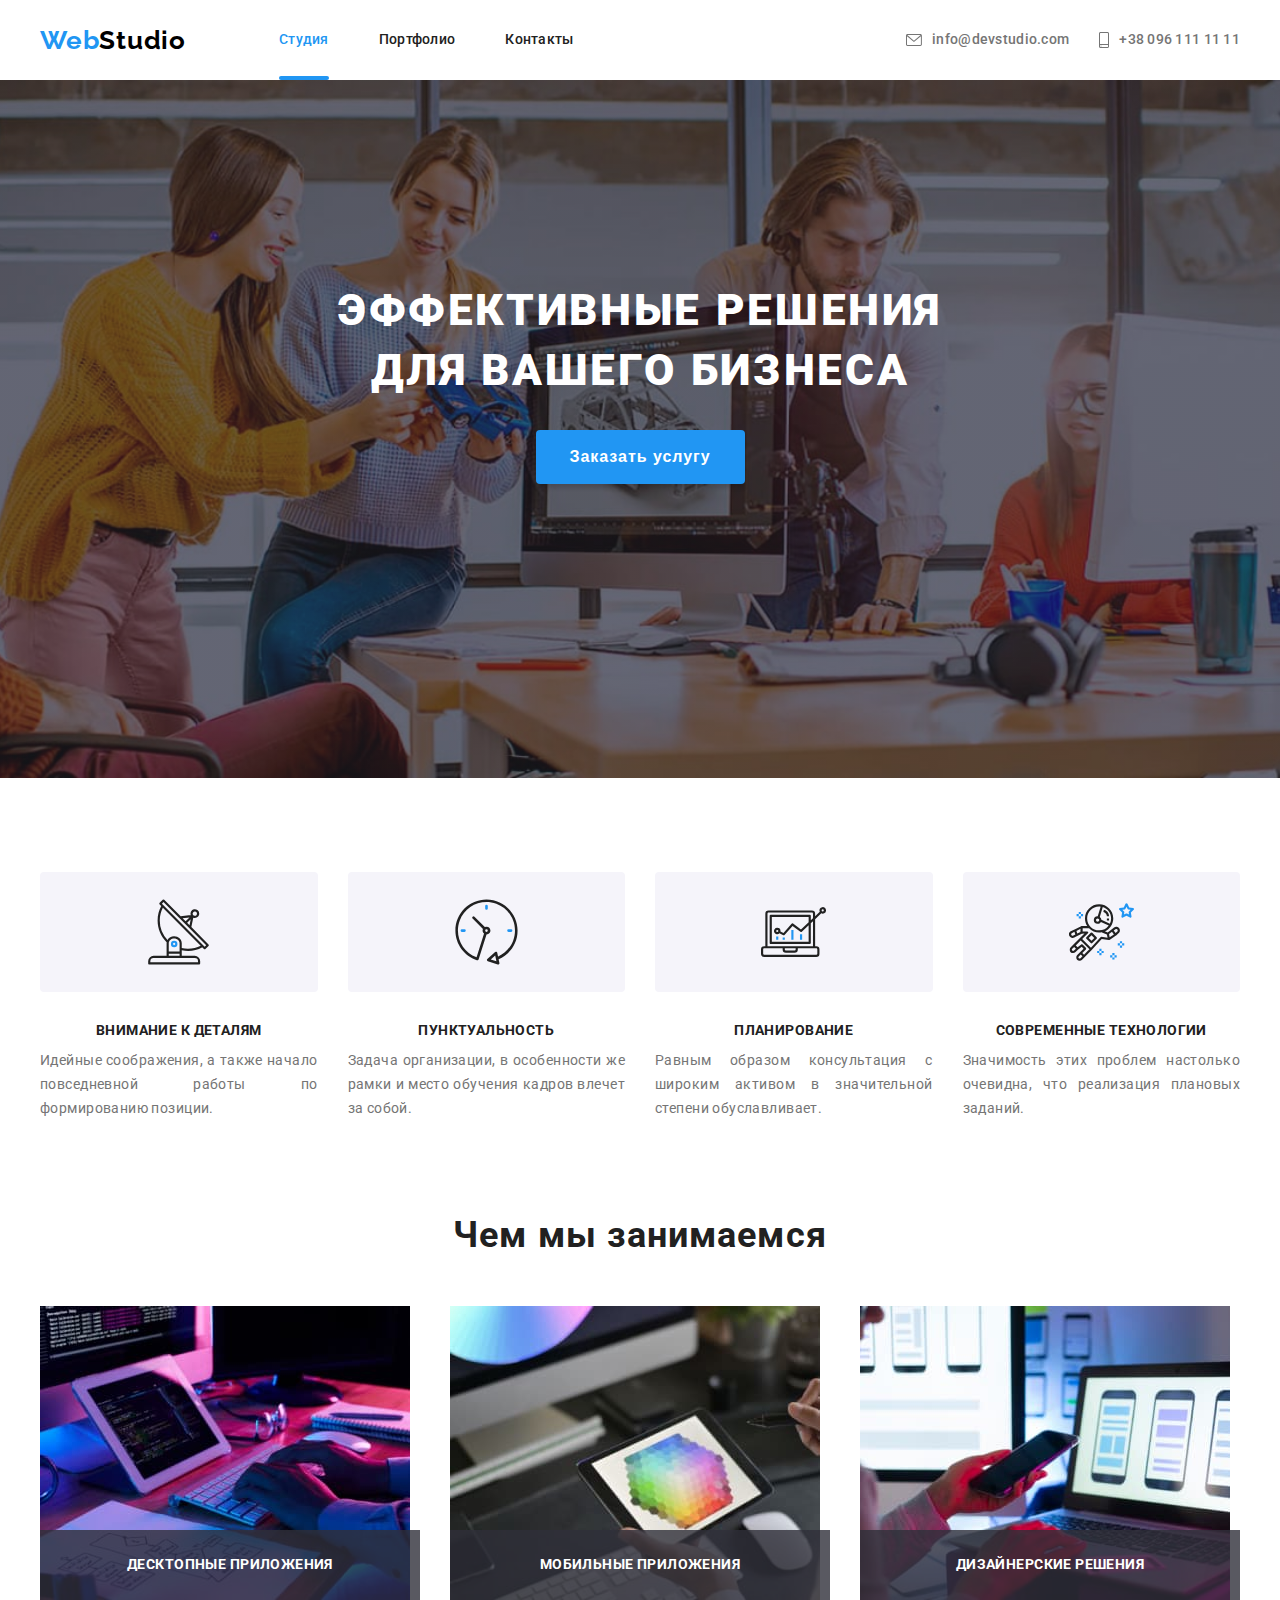
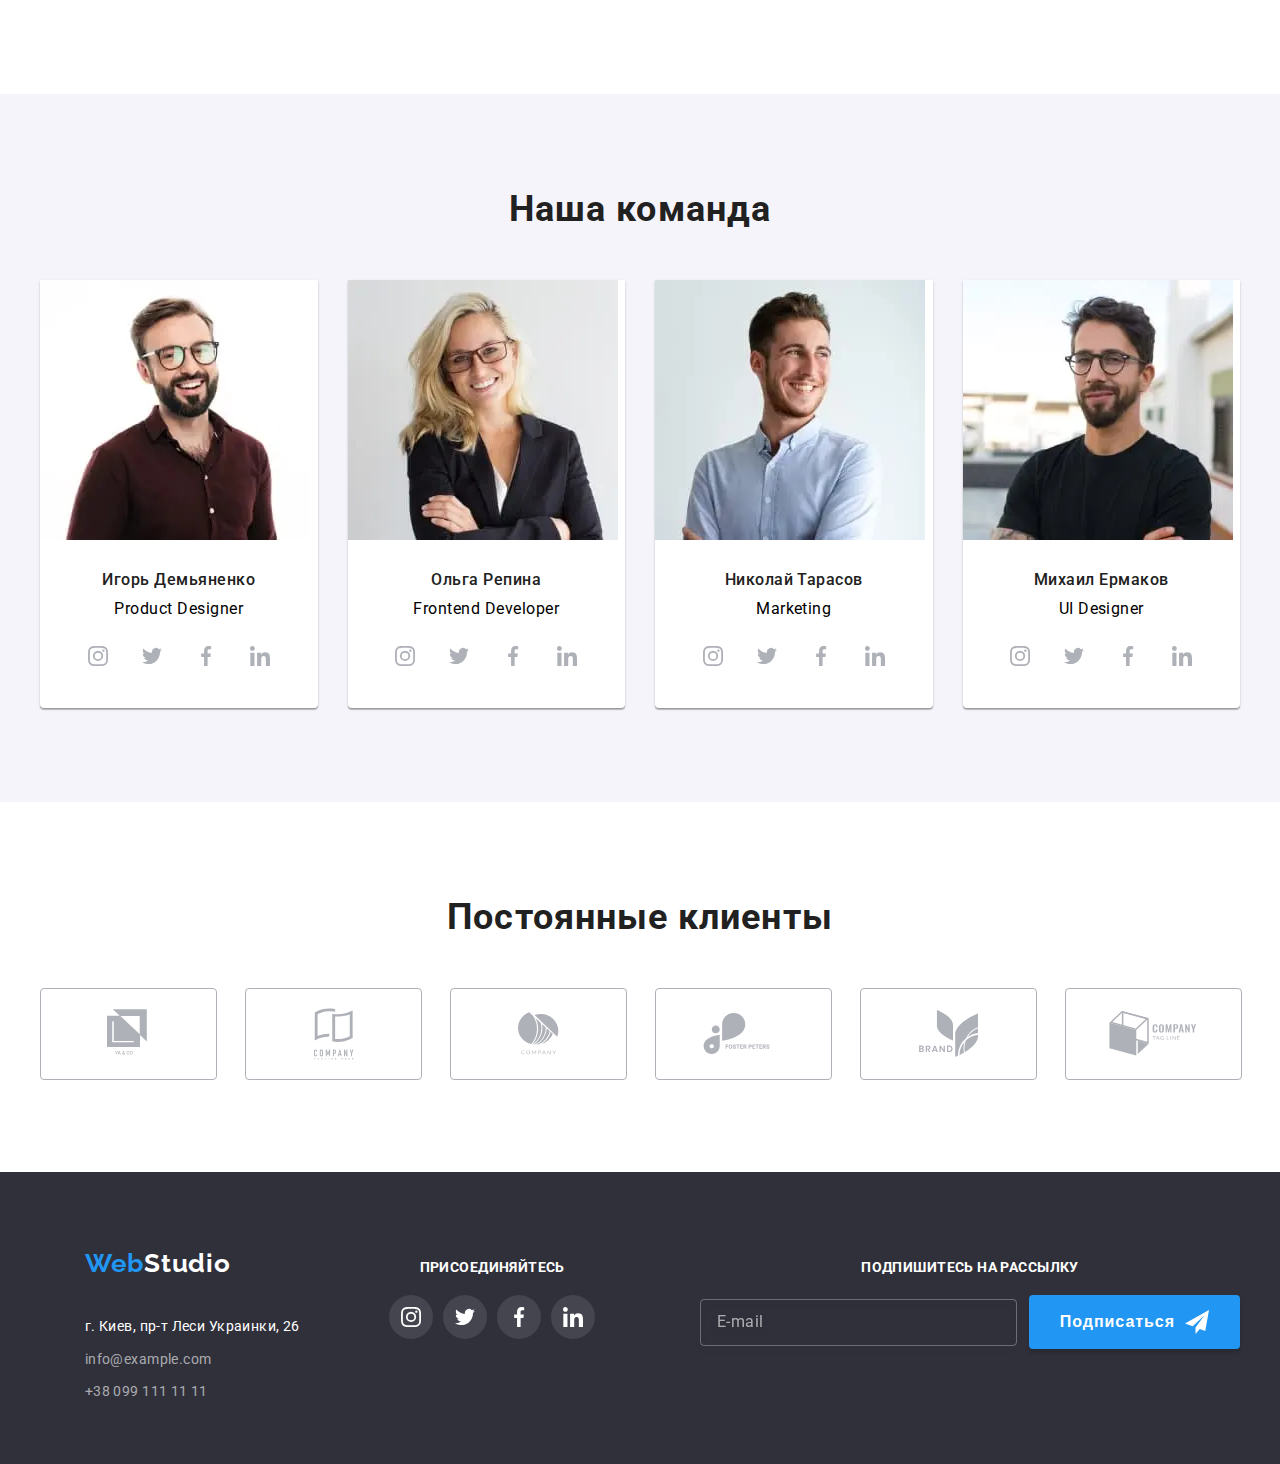
==== commit 440cd136: "фото" ====
--- a/index.html
+++ b/index.html
@@ -201,17 +201,15 @@
           <ul class="works__list list">
             <li class="works__item">
               <div class="works__tumb">
+
                 <picture>
-                    <source
-                  srcset="
-                  ./images/desktop/works/works1-desk-img.jpg 1x,
-                  ./images/desktop/works/works1-desk-img@2.jpg 2x
-                  "
-                  media="(min-width: 1200px)"
-                />
-                <img src="./images/desktop/works/works1-desk-img.jpg" alt="bfbzdb">
-            </picture>
-
+                    <img 
+                    srcset="
+                    ./images/desktop/works/works1-desk-img.jpg 1x,
+                    ./images/desktop/works/works1-desk-img@2x.jpg 2x"
+                    src="./images/desktop/works/works1-desk-img.jpg">
+                </picture>
+                
                 <div class="works__сaption">
                   <p class="works__description">Десктопные приложения</p>
                 </div>
@@ -219,20 +217,16 @@
             </li>
             <li class="works__item">
               <div class="works__tumb">
-                <picture>
-                    <source
-                    srcset="./images/desktop/works/works2-desk-img.webp 1x, ./images/desktop/works/works2-desk-img@2x.webp 2x"
-                        media="(min-width: 1200px)" type="image/webp">
-                    <source
-                    srcset="./images/desktop/works/works2-desk-img.jpg 1x, ./images/desktop/works/works2-desk-img@2x.jpg 2x"
-                        media="(min-width: 1200px)">
-                        <img
-                        class="works__img"
-                        src="./images/desktop/works/works2-desk-img.jpg"
-                        alt="Девушка работает над мобильным приложением"/>
-                    </picture>
-                
-
+                  <picture>
+                      <img 
+                      srcset="
+                      ./images/desktop/works/works2-desk-img.jpg 1x,
+                      ./images/desktop/works/works2-desk-img@2x.jpg 2x"
+                      src="./images/desktop/works/works2-desk-img.jpg">
+
+                  </picture>
+                  
+             
              
                 <div class="works__сaption">
                   <p class="works__description">Мобильные приложения</p>
@@ -242,17 +236,13 @@
             <li class="works__item">
               <div class="works__tumb">
                 <picture>
-                    <source
-                    srcset="./images/desktop/works/works3-desk-img.webp 1x, ./images/desktop/works/works3-desk-img@2x.webp 2x"
-                        media="(min-width: 1200px)" type="image/webp">
-                    <source
-                    srcset="./images/desktop/works/works3-desk-img.jpg 1x, ./images/desktop/works/works3-desk-img@2x.jpg 2x"
-                        media="(min-width: 1200px)">
-                        <img
-                  class="works__img"
-                  src="./images/desktop/works/works3-desk-img.jpg"
-                  alt="Девушка работает с цветовой палитрой"/>
-                    </picture>
+                    <img 
+                    srcset="
+                    ./images/desktop/works/works3-desk-img.jpg 1x,
+                    ./images/desktop/works/works3-desk-img@2x.jpg 2x"
+                    src="./images/desktop/works/works3-desk-img.jpg">
+
+                </picture>
                    
                 <div class="works__сaption">
                   <p class="works__description">Дизайнерские решения</p>
@@ -268,29 +258,36 @@
           <h2 class="title">Наша команда</h2>
           <ul class="team__list list">
             <li class="team__card">
-              <!-- <img
-                class="team__img"
-                src="./images/team/team_img_1.jpg"
-                alt="Фото сотрудника"
-              /> -->
-
+
+              <picture>
               <source
-              srcset="./images/desktop/team/team1-desk-img-1.webp 1x, ./images/desktop/team/team1-desk-img-2x.webp 2x"
+              srcset="./images/desktop/team/team1-desk-img.webp 1x, ./images/desktop/team/team1-desk-img@2x.webp 2x"
                   media="(min-width: 1200px)" type="image/webp">
               <source
-              srcset="./images/desktop/team/team1-desk-img-1.jpg 1x, ./images/desktop/team/team1-desk-img-2x.jpg 2x"
+              srcset="./images/desktop/team/team1-desk-img.jpg 1x, ./images/desktop/team/team1-desk-img@2x.jpg 2x"
                   media="(min-width: 1200px)">
+
                   <source
-                  srcset="./images/desktop/team/team1-desk-img-1.jpg 1x, ./images/desktop/team/team1-desk-img-2x.jpg 2x"
-                      media="(min-width: 1200px)">
-                      <source
-                      srcset="./images/desktop/team/team1-desk-img-1.jpg 1x, ./images/desktop/team/team1-desk-img-2x.jpg 2x"
-                          media="(min-width: 1200px)">
+              srcset="./images/tablet/team/team1-tabl-img.webp 1x, ./images/tablet/team/team1-tabl-img@2x.webp 2x"
+                  media="(min-width: 768px)" type="image/webp">
+              <source
+              srcset="./images/tablet/team/team1-tabl-img.jpg 1x, ./images/tablet/team/team1-tabl-img@2x.jpg 2x"
+                  media="(min-width: 768px)">
+
+                  <source
+                  srcset="./images/mobile/team/team1-mob-img.webp 1x, ./images/mobile/team/team1-mob-img@2x.webp 2x"
+                      media="(max-width: 767px)" type="image/webp">
+                  <source
+                  srcset="./images/mobile/team/team1-mob-img.jpg 1x, ./images/mobile/team/team1-mob-img@2x.jpg 2x"
+                      media="(max-width: 767px)">                     
+                 
                   <img
                   class="works__img"
-                  src="./images/desktop/team/team1-desk-img-1.jpg"
-                  alt="Девушка работает над мобильным приложением"/>
+                  src="./images/tablet/team/team1-tabl-img.jpg"
+                  alt="Фото сотрудника"/>
+
               </picture>
+
               <div class="team__caption">
                 <h4 class="team__name">Игорь Демьяненко</h4>
                 <p class="team__position">Product Designer</p>
@@ -335,11 +332,34 @@
               </div>
             </li>
             <li class="team__card">
-              <img
-                class="team__img"
-                src="./images/team/team_img_2.jpg"
-                alt="Фото сотрудника"
-              />
+                <picture>
+                    <source
+                    srcset="./images/desktop/team/team2-desk-img.webp 1x, ./images/desktop/team/team2-desk-img@2x.webp 2x"
+                        media="(min-width: 1200px)" type="image/webp">
+                    <source
+                    srcset="./images/desktop/team/team2-desk-img.jpg 1x, ./images/desktop/team/team2-desk-img@2x.jpg 2x"
+                        media="(min-width: 1200px)">
+      
+                        <source
+                    srcset="./images/tablet/team/team2-tabl-img.webp 1x, ./images/tablet/team/team2-tabl-img@2x.webp 2x"
+                        media="(min-width: 768px)" type="image/webp">
+                    <source
+                    srcset="./images/tablet/team/team2-tabl-img.jpg 1x, ./images/tablet/team/team2-tabl-img@2x.jpg 2x"
+                        media="(min-width: 768px)">
+      
+                        <source
+                        srcset="./images/mobile/team/team2-mob-img.webp 1x, ./images/mobile/team/team2-mob-img@2x.webp 2x"
+                            media="(max-width: 767px)" type="image/webp">
+                        <source
+                        srcset="./images/mobile/team/team2-mob-img.jpg 1x, ./images/mobile/team/team2-mob-img@2x.jpg 2x"
+                            media="(max-width: 767px)">                     
+                       
+                        <img
+                        class="works__img"
+                        src="./images/tablet/team/team1-tabl-img.jpg"
+                        alt="Фото сотрудника"/>
+      
+                    </picture>
               <div class="team__caption">
                 <h4 class="team__name">Ольга Репина</h4>
                 <p class="team__position">Frontend Developer</p>
@@ -384,11 +404,35 @@
               </div>
             </li>
             <li class="team__card">
-              <img
-                class="team__img"
-                src="./images/team/team_img_3.jpg"
-                alt="Фото сотрудника"
-              />
+            <picture>
+              <source
+              srcset="./images/desktop/team/team3-desk-img.webp 1x, ./images/desktop/team/team3-desk-img@2x.webp 2x"
+                  media="(min-width: 1200px)" type="image/webp">
+              <source
+              srcset="./images/desktop/team/team3-desk-img.jpg 1x, ./images/desktop/team/team3-desk-img@2x.jpg 2x"
+                  media="(min-width: 1200px)">
+
+                  <source
+              srcset="./images/tablet/team/team3-tabl-img.webp 1x, ./images/tablet/team/team3-tabl-img@2x.webp 2x"
+                  media="(min-width: 768px)" type="image/webp">
+              <source
+              srcset="./images/tablet/team/team3-tabl-img.jpg 1x, ./images/tablet/team/team3-tabl-img@2x.jpg 2x"
+                  media="(min-width: 768px)">
+
+                  <source
+                  srcset="./images/mobile/team/team3-mob-img.webp 1x, ./images/mobile/team/team3-mob-img@2x.webp 2x"
+                      media="(max-width: 767px)" type="image/webp">
+                  <source
+                  srcset="./images/mobile/team/team3-mob-img.jpg 1x, ./images/mobile/team/team3-mob-img@2x.jpg 2x"
+                      media="(max-width: 767px)">                     
+                 
+                  <img
+                  class="works__img"
+                  src="./images/tablet/team/team1-tabl-img.jpg"
+                  alt="Фото сотрудника"/>
+
+              </picture>
+
               <div class="team__caption">
                 <h4 class="team__name">Николай Тарасов</h4>
                 <p class="team__position">Marketing</p>
@@ -433,11 +477,34 @@
               </div>
             </li>
             <li class="team__card">
-              <img
-                class="team__img"
-                src="./images/team/team_img_4.jpg"
-                alt="Фото сотрудника"
-              />
+                <picture>
+                    <source
+                    srcset="./images/desktop/team/team4-desk-img.webp 1x, ./images/desktop/team/team4-desk-img@2x.webp 2x"
+                        media="(min-width: 1200px)" type="image/webp" >
+                    <source
+                    srcset="./images/desktop/team/team4-desk-img.jpg 1x, ./images/desktop/team/team4-desk-img@2x.jpg 2x"
+                        media="(min-width: 1200px)">
+      
+                        <source
+                    srcset="./images/tablet/team/team4-tabl-img.webp 1x, ./images/tablet/team/team4-tabl-img@2x.webp 2x"
+                        media="(min-width: 768px)" type="image/webp" >
+                    <source
+                    srcset="./images/tablet/team/team4-tabl-img.jpg 1x, ./images/tablet/team/team4-tabl-img@2x.jpg 2x"
+                        media="(min-width: 768px)">
+      
+                        <source
+                        srcset="./images/mobile/team/team4-mob-img.webp 1x, ./images/mobile/team/team4-mob-img@2x.webp 2x"
+                            media="(max-width: 767px)" type="image/webp" >
+                        <source
+                        srcset="./images/mobile/team/team4-mob-img.jpg 1x, ./images/mobile/team/team4-mob-img@2x.jpg 2x"
+                            media="(max-width: 767px)">                     
+                       
+                        <img
+                        class="works__img"
+                        src="./images/tablet/team/team1-tabl-img.jpg"
+                        alt="Фото сотрудника"/>
+      
+                    </picture>
               <div class="team__caption">
                 <h4 class="team__name">Михаил Ермаков</h4>
                 <p class="team__position">UI Designer</p>
--- a/css/main.min.css
+++ b/css/main.min.css
@@ -1,2 +1,2 @@
-:root{--main-font: "Roboto", sans-serif;--logo-font: "Raleway", sans-serif;--accent-color: #2196f3;--title-color: #212121;--text-color: #757575;--social-link-color: #afb1b8;--colorOn-darkВackground: #ffffff;--margin-bottom-title: 30px;--transition-color: color 250ms cubic-bezier(0.4, 0, 0.2, 1)}.visually-hidden{position:absolute !important;clip:rect(1px 1px 1px 1px);clip:rect(1px, 1px, 1px, 1px);padding:0 !important;border:0 !important;height:1px !important;width:1px !important;overflow:hidden}.link{text-decoration:none}.list{list-style:none}.address{font-style:normal}body{font-family:var(--main-font);margin:0}h1,h2,h3,h4,h5,h6,p{margin:0}ul,ol{margin:0;padding:0}img{display:block;max-width:100%;height:auto}.container{padding-left:15px;padding-right:15px;padding-top:60px;padding-bottom:60px}@media screen and (min-width: 480px){.container{width:480px;margin:0 auto}}@media screen and (min-width: 768px){.container{width:768px}}@media screen and (min-width: 1200px){.container{width:1200px;padding-top:94px;padding-bottom:94px}}.logo{font-family:var(--logo-font);font-weight:bold;font-size:26px;line-height:1.19;letter-spacing:0.03em;color:var(--accent-color);padding-top:16px;padding-bottom:16px}.logo__part--them-light{color:#000}.logo__part--them-dark{color:var(--colorOn-darkВackground)}.button{display:block;margin:0 auto;font-weight:bold;font-size:16px;line-height:30px;letter-spacing:0.06em;color:var(--colorOn-darkВackground);background-color:var(--accent-color);box-shadow:0px 4px 4px rgba(0,0,0,0.15);border-radius:4px;outline:none;cursor:pointer;border-color:transparent;padding:10px 32px;transition:background-color 250ms cubic-bezier(0.4, 0, 0.2, 1)}.button:hover,.button:focus{background-color:#188ce8}.title{font-family:"Roboto",sans-serif;font-size:28px;line-height:1.17857;font-weight:700;text-align:center;letter-spacing:0.03em;color:var(--title-color);margin-bottom:30px}@media screen and (min-width: 1200px){.title{font-family:"Roboto",sans-serif;font-size:36px;line-height:1.16667;font-weight:700;margin-bottom:50px}}.social__list{display:flex;justify-content:center;align-items:center}.social__item{height:44px;width:44px}.social__item+.social__item{margin-left:10px}.social__item--them-dark{background:rgba(255,255,255,0.1);border-radius:50%}.social__item--them-dark:hover,.social__item--them-dark:focus{background-color:var(--accent-color)}.social__link{display:flex;justify-content:center;align-items:center;height:100%;width:100%;border-radius:50%;transition:background-color 250ms cubic-bezier(0.4, 0, 0.2, 1)}.social__link:hover,.social__link:focus{background-color:var(--accent-color)}.social__icon{width:20px;height:20px;fill:var(--social-link-color);transition:fill 250ms cubic-bezier(0.4, 0, 0.2, 1)}.social__link:hover .social__icon,.social__link:focus .social__icon{fill:#fff}.social__icon--them-dark{fill:#fff}.navigation{display:flex;align-items:center}.navigation__item+.navigation__item{margin-left:50px}.navigation__list{display:none;align-items:center;margin-left:93px}@media screen and (min-width: 768px){.navigation__list{display:flex}}.navigation__item{position:relative}.navigation__link{display:block;padding-top:32px;padding-bottom:32px;font-weight:500;font-size:14px;line-height:1.14;letter-spacing:0.02em;color:var(--title-color);transition:var(--transition-color)}.navigation__link:hover,.navigation__link:focus,.navigation__link:active{color:var(--accent-color)}.navigation__link--current{color:var(--accent-color)}.navigation__link--current::after{position:absolute;bottom:0;left:0;content:"";display:block;width:100%;height:4px;background-color:var(--accent-color);border-radius:4px}.form{width:100%;display:flex;justify-content:center;flex-wrap:wrap}@media screen and (min-width: 1200px){.form{align-items:baseline;flex-wrap:nowrap}}.form__input{padding:15px 0 15px 16px;width:100%;border:1px solid rgba(255,255,255,0.3);box-sizing:border-box;filter:drop-shadow(0px 4px 4px rgba(0,0,0,0.15));border-radius:4px;background-color:transparent;outline:none;color:var(--colorOn-darkВackground);margin-bottom:20px}@media screen and (min-width: 1200px){.form__input{margin-bottom:8px;margin-right:12px}}.form__input::placeholder{font-family:var(--main-font);font-size:16px;line-height:1.25;letter-spacing:0.03em;color:rgba(255,255,255,0.6)}.form__input:focus,.form__input:active{border:1px solid #fff;transition:border 250ms cubic-bezier(0.4, 0, 0.2, 1)}.form button{margin:0;display:flex;align-items:center;padding:10px 29px}.form__svg{width:24px;height:24px;margin-left:10px}.backdrop{position:fixed;top:0;left:0;width:100vw;height:100vh;background-color:rgba(0,0,0,0.2);opacity:1;transition:opacity 250ms cubic-bezier(0.4, 0, 0.2, 1);z-index:1000}.backdrop.is-hidden{opacity:0;pointer-events:none}.backdrop.is-hidden .modal{transform:translate(-50%, -50%) scale(1.1)}.modal{display:flex;flex-direction:column;position:absolute;top:50%;left:50%;padding:40px;background-color:var(--colorOn-darkВackground);width:450px;transform:translate(-50%, -50%) scale(1);transition:transform 250ms cubic-bezier(0.4, 0, 0.2, 1)}@media screen and (min-width: 1200px){.modal{width:528px}}.modal__tittle{margin-bottom:30px;font-family:var(--main-font);font-weight:bold;font-size:20px;line-height:1.15;text-align:center;letter-spacing:0.03em;color:var(--title-color)}.modal__field{display:flex;flex-direction:column;position:relative}.modal__field+.modal__field{margin-top:28px}.modal__text{position:absolute;top:50%;left:41px;transform:translateY(-50%);font-family:var(--main-font);font-size:12px;line-height:1.16;letter-spacing:0.01em;z-index:-1;color:var(--text-color)}.modal__input:not(:placeholder-shown)+.modal__text{transform:translateY(-35px) translateX(-40px);transition:transform 250ms cubic-bezier(0.4, 0, 0.2, 1)}.modal__field:focus-within>.modal__text{transform:translateY(-35px) translateX(-40px);transition:transform 250ms cubic-bezier(0.4, 0, 0.2, 1)}.modal__svg{position:absolute;top:50%;left:12px;transform:translateY(-50%);z-index:-1;width:18px;height:18px}.modal__input:focus ~ .modal__svg{fill:var(--accent-color);transition:fill 250ms cubic-bezier(0.4, 0, 0.2, 1)}.modal__textarea{resize:none;height:120px;width:100%;padding:12px 16px;font-family:var(--main-font);font-size:12px;line-height:1.16;letter-spacing:0.01em;color:var(--title-color);border:1px solid rgba(33,33,33,0.2);box-sizing:border-box;border-radius:4px}.modal__textarea::placeholder{font-size:14px;line-height:1.14;color:rgba(117,117,117,0.5)}.modal__textarea:focus,.modal__textarea:active{outline:none;border:1px solid #2196f3;transition:border 250ms cubic-bezier(0.4, 0, 0.2, 1)}.modal__coment{font-size:12px;line-height:1.16;letter-spacing:0.01em;color:var(--text-color);margin-bottom:4px}.modal__input{padding:11px 41px;z-index:1;background-color:transparent;border:1px solid rgba(33,33,33,0.2);box-sizing:border-box;border-radius:4px;font-family:var(--main-font);font-size:12px;line-height:1.16;letter-spacing:0.01em;color:var(--title-color)}.modal__input:focus,.modal__input:active{outline:none;border:1px solid #2196f3;transition:border 250ms cubic-bezier(0.4, 0, 0.2, 1)}.policy{display:flex;justify-content:center;align-items:center;margin-top:20px;cursor:pointer}.policy__text{font-size:12px;line-height:24px;letter-spacing:0.03em;color:#757575}@media screen and (min-width: 1200px){.policy__text{font-size:14px}}.policy__agreement{font-size:12px;letter-spacing:0.03em;color:var(--accent-color)}@media screen and (min-width: 1200px){.policy__agreement{font-size:14px}}.checkbox{position:absolute !important;clip:rect(1px 1px 1px 1px);clip:rect(1px, 1px, 1px, 1px);padding:0 !important;border:0 !important;height:1px !important;width:1px !important;overflow:hidden}.policy__icon{margin-right:8px;display:inline-block;width:15px;height:15px;background-color:#fff;border:2px solid #212121;border-radius:4px;transition:background-color 250ms cubic-bezier(0.4, 0, 0.2, 1),border 250ms cubic-bezier(0.4, 0, 0.2, 1)}.checkbox:checked+.policy__icon{border-color:transparent;border-color:var(--accent-color);background-color:var(--accent-color);background-origin:border-box;background-image:url(../images/icons/check.svg);transition:background-color 250ms cubic-bezier(0.4, 0, 0.2, 1)}.button--modal{margin-top:30px;padding:10px 56px}.closeButton{position:absolute;top:8px;right:8px;width:30px;height:30px;background-color:transparent;border:1px solid rgba(0,0,0,0.1);border-radius:50%;cursor:pointer;outline:none}.closeButton:focus{border:1px solid #2196f3;transition:border 250ms cubic-bezier(0.4, 0, 0.2, 1)}.closeButton__svg{fill:#000;width:11px;height:11px}.closeButton:focus .closeButton__svg{fill:var(--accent-color);transition:fill 250ms cubic-bezier(0.4, 0, 0.2, 1)}.burger-button{position:absolute;background-color:transparent;border:none;padding:0;top:10px;right:15px;cursor:pointer;outline:none;z-index:100}.burger-button__svg{width:40px;height:40px}@media screen and (min-width: 768px){.burger-button{display:none}}.burger-button .icon-close-burger{display:none}.burger-button.is-open .icon-close-burger{display:block}.page-header .icon-burger{display:block}.burger-button.is-open .icon-burger{display:none}.mobile-menu{position:fixed;top:0;left:50%;width:100vw;max-width:480px;height:100vh;padding:48px 40px;display:flex;flex-direction:column;justify-content:space-between;overflow:scroll;z-index:1;background-color:#fff;opacity:0;transform:translateY(-100%) translateX(-50%);transition:transform 500ms cubic-bezier(0.4, 0, 0.2, 1),opacity 450ms cubic-bezier(0.4, 0, 0.2, 1)}@media screen and (min-width: 768px){.mobile-menu{display:none}}.mobile-menu.is-open{transform:translateY(0) translateX(-50%);opacity:1;transition:transform 500ms cubic-bezier(0.4, 0, 0.2, 1),opacity 450ms cubic-bezier(0.4, 0, 0.2, 1)}.mobile-menu__list{margin-bottom:30px}.mobile-menu__link{font-family:"Roboto",sans-serif;font-size:40px;line-height:1.175;font-weight:500;color:#000000}.mobile-menu__link--current{color:var(--accent-color)}.mobile-menu__item:not(:last-child){margin-bottom:32px}.mobile-contact__list{margin-bottom:64px}.mobile-contact__item:not(:last-child){margin-bottom:32px}.mobile-contact__link{font-family:"Roboto",sans-serif;font-size:24px;line-height:1.16667;font-weight:500;letter-spacing:0.02em;color:var(--text-color);transition:var(--transition-color)}.mobile-contact__link:hover,.mobile-contact__link:focus{color:var(--accent-color)}@media screen and (max-width: 424px){.mobile-contact__link{font-size:20px}}.mobile-contact__link--accent{font-family:"Roboto",sans-serif;font-size:34px;line-height:1.17647;font-weight:500;color:var(--accent-color)}.mobile-contact__link--accent:hover,.mobile-contact__link--accent:focus{color:#000000;transition:var(--transition-color)}@media screen and (max-width: 424px){.mobile-contact__link--accent{font-size:26px}}.mobile-social__list{display:flex;flex-wrap:wrap}@media screen and (min-width: 768px){.mobile-social__list{display:none}}.mobile-social__link{color:var(--accent-color);font-family:"Roboto",sans-serif;font-size:13px;line-height:1.69231;font-weight:500}@media screen and (min-width: 425px){.mobile-social__link{font-size:16px}}@media screen and (min-width: 480px){.mobile-social__link{font-size:18px}}.mobile-social__link:hover .mobile-social__link:focus{color:var(--text-color);transition:var(--transition-color)}@media screen and (min-width: 375px){.mobile-social__item:not(:last-child){padding-right:10px;border-right:1px solid rgba(33,33,33,0.2)}}.mobile-social__item:not(:first-child){padding-left:10px}.page-header__container{display:flex;align-items:center;padding-top:0;padding-bottom:0;position:relative}.contact__list{display:none;margin-left:auto}@media screen and (min-width: 768px){.contact__list{display:flex;flex-direction:column-reverse}}@media screen and (min-width: 1200px){.contact__list{flex-direction:row-reverse}}.contact__item:last-child{margin-bottom:10px}@media screen and (min-width: 1200px){.contact__item:last-child{margin-bottom:0;margin-right:30px}}.contact__svg{fill:var(--text-color);margin-right:10px;transition:fill 250ms cubic-bezier(0.4, 0, 0.2, 1)}.contact__link:hover .contact__svg,.contact__link:focus .contact__svg{fill:var(--accent-color)}.contact__link{display:flex;align-items:center;font-weight:500;font-size:14px;line-height:1.14;letter-spacing:0.02em;color:var(--text-color);transition:var(--transition-color)}.contact__link:hover,.contact__link:focus{color:var(--accent-color)}.hero{padding-top:118px;padding-bottom:118px;margin-left:auto;margin-right:auto;background-color:#2f303a;background-image:linear-gradient(to right, rgba(47,48,58,0.4), rgba(47,48,58,0.4)),url(../images/hero/bgi-hero.jpg);background-size:cover;background-repeat:no-repeat;background-position:center}@media screen and (min-width: 1200px){.hero{padding-top:200px;padding-bottom:200px}}.hero__container{padding-top:0}.hero__title{max-width:360px;margin:0 auto;margin-bottom:30px;text-align:center;letter-spacing:0.06em;text-transform:uppercase;color:var(--colorOn-darkВackground);font-family:"Roboto",sans-serif;font-size:26px;line-height:1.61538;font-weight:900}@media screen and (min-width: 1200px){.hero__title{max-width:696px;font-family:"Roboto",sans-serif;font-size:44px;line-height:1.36364;font-weight:900}}@media screen and (min-width: 1200px){.advantage__container{padding-bottom:0px}}@media screen and (min-width: 768px){.advantage__list{margin:-15px;display:flex;flex-wrap:wrap}}@media screen and (max-width: 767px){.advantage__item:not(:last-child){margin-bottom:30px}}@media screen and (min-width: 768px){.advantage__item{margin:15px;width:calc((100% - 4 * 15px) / 2)}}@media screen and (min-width: 1200px){.advantage__item{width:calc((100% - 8 * 15px) / 4)}}.advantage__box{width:100%;padding-top:25px;padding-bottom:25px;margin-bottom:30px;background-color:#f5f4fa;border-radius:4px}.advantage__svg{margin:auto;display:block}.advantage__title{margin-bottom:10px;font-family:"Roboto",sans-serif;font-size:14px;line-height:1.14286;font-weight:700;letter-spacing:0.03em;text-transform:uppercase;color:var(--title-color);text-align:center}.advantage__description{font-family:"Roboto",sans-serif;font-size:14px;line-height:1.71429;font-weight:400;letter-spacing:0.03em;color:var(--text-color);text-align:justify}@media screen and (max-width: 1199px){.works{display:none}}@media screen and (min-width: 1200px){.works{display:block}}.works__item{position:relative;flex-basis:calc((100% - 60px) / 3)}.works__list{display:flex}.works__list :not(:last-child){margin-right:30px}.works__сaption{background-color:rgba(47,48,58,0.8);position:absolute;bottom:0;left:0;width:100%}.works__description{padding-top:27px;padding-bottom:27px;font-family:var(--main-font);font-weight:bold;font-size:14px;line-height:1.14;text-align:center;letter-spacing:0.03em;text-transform:uppercase;color:#ffffff}.team{background:#f5f4fa}@media screen and (min-width: 768px){.team__list{margin:-15px;display:flex;flex-wrap:wrap}}@media screen and (max-width: 767px){.team .team__card:not(:last-child){margin-bottom:30px}}.team__card{background-color:white;box-shadow:0px 1px 3px rgba(0,0,0,0.12),0px 1px 1px rgba(0,0,0,0.14),0px 2px 1px rgba(0,0,0,0.2);border-radius:0px 0px 4px 4px}@media screen and (min-width: 768px){.team__card{margin:15px;width:calc((100% - 4 * 15px) / 2)}}@media screen and (min-width: 1200px){.team__card{width:calc((100% - 8 * 15px) / 4)}}.team__caption{padding:30px 32px}.team__name{font-family:"Roboto",sans-serif;font-size:16px;line-height:1.1875;font-weight:500;margin-bottom:10px;text-align:center;letter-spacing:0.03em;color:var(--title-color)}.team__position{font-family:"Roboto",sans-serif;font-size:16px;line-height:1.1875;font-weight:400;text-align:center;letter-spacing:0.03em;margin-bottom:16px}.clients__list{display:flex;flex-wrap:wrap;justify-content:center;margin:-15px}.clients__item{margin:15px;width:calc((100% - 4 * 15px)/2);height:90px}@media screen and (min-width: 768px){.clients__item{width:calc((100% - 6 * 15px)/3)}}@media screen and (min-width: 1200px){.clients__item{width:calc((100% - 12 * 15px)/6)}}.clients__link{display:flex;justify-content:center;align-items:center;width:100%;height:100%;border:1px solid var(--social-link-color);border-radius:4px;transition:border 250ms cubic-bezier(0.4, 0, 0.2, 1)}.clients__link:hover,.clients__link:focus{border:1px solid var(--accent-color)}.clients__icon{fill:var(--social-link-color);transition:fill 250ms cubic-bezier(0.4, 0, 0.2, 1)}.clients__link:hover .clients__icon,.clients__link:focus .clients__icon{fill:var(--accent-color)}.footer{background-color:#2f303a}.footer__container{display:flex;flex-direction:column;align-items:center;padding-top:60px;padding-bottom:60px}@media screen and (min-width: 1200px){.footer__container{flex-direction:row;justify-content:space-between;align-items:baseline}}.footer__box{display:flex;flex-direction:column;margin-bottom:60px;width:100%}@media screen and (min-width: 768px){.footer__box{flex-direction:row;justify-content:space-around;align-items:baseline}}@media screen and (min-width: 1200px){.footer__box{width:50%;margin-bottom:0}}.footer .logo{margin-bottom:20px;display:block}.footer__title{margin-bottom:20px;font-family:"Roboto",sans-serif;font-size:14px;line-height:1.14286;font-weight:700;color:#ffffff;letter-spacing:0.03em;text-transform:uppercase;text-align:center}.footer__contacts{display:flex;flex-direction:column;align-items:center;margin-bottom:60px}@media screen and (min-width: 768px){.footer__contacts{margin-bottom:0}}@media screen and (min-width: 1200px){.footer__contacts{align-items:flex-start}}@media screen and (min-width: 1200px){.footer__subscription{width:45%}}.contacts{display:flex;flex-direction:column;align-items:center}@media screen and (min-width: 1200px){.contacts{align-items:flex-start}}.contacts .contacts__item:not(:last-child){margin-bottom:9px}.contacts .contacts__link{font-size:14px;line-height:1.7;letter-spacing:0.03em;color:rgba(255,255,255,0.6)}.contacts .contacts__link:hover{color:var(--colorOn-darkВackground);transition:color 250ms cubic-bezier(0.4, 0, 0.2, 1)}.contacts .contacts__link--darkВackground{color:var(--colorOn-darkВackground)}.projects-links{border-top:1px solid #ececec}.filters__list{display:flex;flex-wrap:wrap;margin:-4px;margin-bottom:36px}@media screen and (min-width: 768px){.filters__list{justify-content:center}}.filters__button{margin:4px;font-weight:500;font-size:16px;line-height:26px;text-align:center;letter-spacing:0.03em;color:var(--title-color);background-color:#f5f4fa;border-radius:4px;border:#f5f4fa;cursor:pointer;padding:6px 22px;transition:var(--transition-color),background-color 250ms cubic-bezier(0.4, 0, 0.2, 1),box-shadow 250ms cubic-bezier(0.4, 0, 0.2, 1)}.filters__button:hover,.filters__button:focus{background-color:#188ce8;color:var(--colorOn-darkВackground);outline:none;box-shadow:0px 1px 1px rgba(0,0,0,0.12),0px 4px 4px rgba(0,0,0,0.06),1px 4px 6px rgba(0,0,0,0.16)}.projects{width:100%}@media screen and (min-width: 768px){.projects{display:flex;flex-wrap:wrap}}.projects__item{transition:box-shadow 250ms cubic-bezier(0.4, 0, 0.2, 1)}.projects__item:hover{box-shadow:0px 1px 1px rgba(0,0,0,0.12),0px 4px 4px rgba(0,0,0,0.06),1px 4px 6px rgba(0,0,0,0.16)}.projects__item:not(:last-child){margin-bottom:30px}@media screen and (min-width: 768px){.projects__item{width:calc((100% - 60px) / 2);margin:15px}}@media screen and (min-width: 1200px){.projects__item{width:calc((100% - 90px) / 3)}}.projects__img{max-width:100%;height:auto;overflow:scroll}.projects__tumb{position:relative;overflow:hidden}.projects__container--overlay{position:absolute;top:0;left:0;height:100%;background-color:rgba(33,150,243,0.9);opacity:0;transform:translateY(100%);transition:transform 1250ms cubic-bezier(0.4, 0, 0.2, 1),opacity 1250ms cubic-bezier(0.4, 0, 0.2, 1)}.projects__link:hover .projects__container--overlay,.projects__link:focus .projects__container--overlay{transform:translateY(0%);opacity:1;transition:transform 1250ms cubic-bezier(0.4, 0, 0.2, 1)}.projects__description{font-family:var(--main-font);font-size:18px;line-height:1.56;letter-spacing:0.03em;color:#ffffff;padding:63px 24px}.projects__box{padding:20px 24px;border:1px solid #eeeeee;border-top:none}.projects__title{font-weight:bold;font-size:18px;line-height:36px;letter-spacing:0.06em;color:var(--title-color)}.projects__text{font-size:16px;line-height:30px;letter-spacing:0.03em;color:var(--text-color)}.projects__item{display:flex}.projects__link{display:flex;flex-direction:column}.projects__box{flex-grow:1}
+:root{--main-font: "Roboto", sans-serif;--logo-font: "Raleway", sans-serif;--accent-color: #2196f3;--title-color: #212121;--text-color: #757575;--social-link-color: #afb1b8;--colorOn-darkВackground: #ffffff;--margin-bottom-title: 30px;--transition-color: color 250ms cubic-bezier(0.4, 0, 0.2, 1)}.visually-hidden{position:absolute !important;clip:rect(1px 1px 1px 1px);clip:rect(1px, 1px, 1px, 1px);padding:0 !important;border:0 !important;height:1px !important;width:1px !important;overflow:hidden}.link{text-decoration:none}.list{list-style:none}.address{font-style:normal}body{font-family:var(--main-font);margin:0}h1,h2,h3,h4,h5,h6,p{margin:0}ul,ol{margin:0;padding:0}img{display:block;max-width:100%;height:auto}.container{padding-left:15px;padding-right:15px;padding-top:60px;padding-bottom:60px}@media screen and (min-width: 480px){.container{width:480px;margin:0 auto}}@media screen and (min-width: 768px){.container{width:768px}}@media screen and (min-width: 1200px){.container{width:1200px;padding-top:94px;padding-bottom:94px}}.logo{font-family:var(--logo-font);font-weight:bold;font-size:26px;line-height:1.19;letter-spacing:0.03em;color:var(--accent-color);padding-top:16px;padding-bottom:16px}.logo__part--them-light{color:#000}.logo__part--them-dark{color:var(--colorOn-darkВackground)}.button{display:block;margin:0 auto;font-weight:bold;font-size:16px;line-height:30px;letter-spacing:0.06em;color:var(--colorOn-darkВackground);background-color:var(--accent-color);box-shadow:0px 4px 4px rgba(0,0,0,0.15);border-radius:4px;outline:none;cursor:pointer;border-color:transparent;padding:10px 32px;transition:background-color 250ms cubic-bezier(0.4, 0, 0.2, 1)}.button:hover,.button:focus{background-color:#188ce8}.title{font-family:"Roboto",sans-serif;font-size:28px;line-height:1.17857;font-weight:700;text-align:center;letter-spacing:0.03em;color:var(--title-color);margin-bottom:30px}@media screen and (min-width: 1200px){.title{font-family:"Roboto",sans-serif;font-size:36px;line-height:1.16667;font-weight:700;margin-bottom:50px}}.social__list{display:flex;justify-content:center;align-items:center}.social__item{height:44px;width:44px}.social__item+.social__item{margin-left:10px}.social__item--them-dark{background:rgba(255,255,255,0.1);border-radius:50%}.social__item--them-dark:hover,.social__item--them-dark:focus{background-color:var(--accent-color)}.social__link{display:flex;justify-content:center;align-items:center;height:100%;width:100%;border-radius:50%;transition:background-color 250ms cubic-bezier(0.4, 0, 0.2, 1)}.social__link:hover,.social__link:focus{background-color:var(--accent-color)}.social__icon{width:20px;height:20px;fill:var(--social-link-color);transition:fill 250ms cubic-bezier(0.4, 0, 0.2, 1)}.social__link:hover .social__icon,.social__link:focus .social__icon{fill:#fff}.social__icon--them-dark{fill:#fff}.navigation{display:flex;align-items:center}.navigation__item+.navigation__item{margin-left:50px}.navigation__list{display:none;align-items:center;margin-left:93px}@media screen and (min-width: 768px){.navigation__list{display:flex}}.navigation__item{position:relative}.navigation__link{display:block;padding-top:32px;padding-bottom:32px;font-weight:500;font-size:14px;line-height:1.14;letter-spacing:0.02em;color:var(--title-color);transition:var(--transition-color)}.navigation__link:hover,.navigation__link:focus,.navigation__link:active{color:var(--accent-color)}.navigation__link--current{color:var(--accent-color)}.navigation__link--current::after{position:absolute;bottom:0;left:0;content:"";display:block;width:100%;height:4px;background-color:var(--accent-color);border-radius:4px}.form{width:100%;display:flex;justify-content:center;flex-wrap:wrap}@media screen and (min-width: 1200px){.form{align-items:baseline;flex-wrap:nowrap}}.form__input{padding:15px 0 15px 16px;width:100%;border:1px solid rgba(255,255,255,0.3);box-sizing:border-box;filter:drop-shadow(0px 4px 4px rgba(0,0,0,0.15));border-radius:4px;background-color:transparent;outline:none;color:var(--colorOn-darkВackground);margin-bottom:20px}@media screen and (min-width: 1200px){.form__input{margin-bottom:8px;margin-right:12px}}.form__input::placeholder{font-family:var(--main-font);font-size:16px;line-height:1.25;letter-spacing:0.03em;color:rgba(255,255,255,0.6)}.form__input:focus,.form__input:active{border:1px solid #fff;transition:border 250ms cubic-bezier(0.4, 0, 0.2, 1)}.form button{margin:0;display:flex;align-items:center;padding:10px 29px}.form__svg{width:24px;height:24px;margin-left:10px}.backdrop{position:fixed;top:0;left:0;width:100vw;height:100vh;background-color:rgba(0,0,0,0.2);opacity:1;transition:opacity 250ms cubic-bezier(0.4, 0, 0.2, 1);z-index:1000}.backdrop.is-hidden{opacity:0;pointer-events:none}.backdrop.is-hidden .modal{transform:translate(-50%, -50%) scale(1.1)}.modal{display:flex;flex-direction:column;position:absolute;top:50%;left:50%;padding:40px;background-color:var(--colorOn-darkВackground);width:450px;transform:translate(-50%, -50%) scale(1);transition:transform 250ms cubic-bezier(0.4, 0, 0.2, 1)}@media screen and (min-width: 1200px){.modal{width:528px}}.modal__tittle{margin-bottom:30px;font-family:var(--main-font);font-weight:bold;font-size:20px;line-height:1.15;text-align:center;letter-spacing:0.03em;color:var(--title-color)}.modal__field{display:flex;flex-direction:column;position:relative}.modal__field+.modal__field{margin-top:28px}.modal__text{position:absolute;top:50%;left:41px;transform:translateY(-50%);font-family:var(--main-font);font-size:12px;line-height:1.16;letter-spacing:0.01em;z-index:-1;color:var(--text-color)}.modal__input:not(:placeholder-shown)+.modal__text{transform:translateY(-35px) translateX(-40px);transition:transform 250ms cubic-bezier(0.4, 0, 0.2, 1)}.modal__field:focus-within>.modal__text{transform:translateY(-35px) translateX(-40px);transition:transform 250ms cubic-bezier(0.4, 0, 0.2, 1)}.modal__svg{position:absolute;top:50%;left:12px;transform:translateY(-50%);z-index:-1;width:18px;height:18px}.modal__input:focus ~ .modal__svg{fill:var(--accent-color);transition:fill 250ms cubic-bezier(0.4, 0, 0.2, 1)}.modal__textarea{resize:none;height:120px;width:100%;padding:12px 16px;font-family:var(--main-font);font-size:12px;line-height:1.16;letter-spacing:0.01em;color:var(--title-color);border:1px solid rgba(33,33,33,0.2);box-sizing:border-box;border-radius:4px}.modal__textarea::placeholder{font-size:14px;line-height:1.14;color:rgba(117,117,117,0.5)}.modal__textarea:focus,.modal__textarea:active{outline:none;border:1px solid #2196f3;transition:border 250ms cubic-bezier(0.4, 0, 0.2, 1)}.modal__coment{font-size:12px;line-height:1.16;letter-spacing:0.01em;color:var(--text-color);margin-bottom:4px}.modal__input{padding:11px 41px;z-index:1;background-color:transparent;border:1px solid rgba(33,33,33,0.2);box-sizing:border-box;border-radius:4px;font-family:var(--main-font);font-size:12px;line-height:1.16;letter-spacing:0.01em;color:var(--title-color)}.modal__input:focus,.modal__input:active{outline:none;border:1px solid #2196f3;transition:border 250ms cubic-bezier(0.4, 0, 0.2, 1)}.policy{display:flex;justify-content:center;align-items:center;margin-top:20px;cursor:pointer}.policy__text{font-size:12px;line-height:24px;letter-spacing:0.03em;color:#757575}@media screen and (min-width: 1200px){.policy__text{font-size:14px}}.policy__agreement{font-size:12px;letter-spacing:0.03em;color:var(--accent-color)}@media screen and (min-width: 1200px){.policy__agreement{font-size:14px}}.checkbox{position:absolute !important;clip:rect(1px 1px 1px 1px);clip:rect(1px, 1px, 1px, 1px);padding:0 !important;border:0 !important;height:1px !important;width:1px !important;overflow:hidden}.policy__icon{margin-right:8px;display:inline-block;width:15px;height:15px;background-color:#fff;border:2px solid #212121;border-radius:4px;transition:background-color 250ms cubic-bezier(0.4, 0, 0.2, 1),border 250ms cubic-bezier(0.4, 0, 0.2, 1)}.checkbox:checked+.policy__icon{border-color:transparent;border-color:var(--accent-color);background-color:var(--accent-color);background-origin:border-box;background-image:url(../images/icons/check.svg);transition:background-color 250ms cubic-bezier(0.4, 0, 0.2, 1)}.button--modal{margin-top:30px;padding:10px 56px}.closeButton{position:absolute;top:8px;right:8px;width:30px;height:30px;background-color:transparent;border:1px solid rgba(0,0,0,0.1);border-radius:50%;cursor:pointer;outline:none}.closeButton:focus{border:1px solid #2196f3;transition:border 250ms cubic-bezier(0.4, 0, 0.2, 1)}.closeButton__svg{fill:#000;width:11px;height:11px}.closeButton:focus .closeButton__svg{fill:var(--accent-color);transition:fill 250ms cubic-bezier(0.4, 0, 0.2, 1)}.burger-button{position:absolute;background-color:transparent;border:none;padding:0;top:10px;right:15px;cursor:pointer;outline:none;z-index:100}.burger-button__svg{width:40px;height:40px}@media screen and (min-width: 768px){.burger-button{display:none}}.burger-button .icon-close-burger{display:none}.burger-button.is-open .icon-close-burger{display:block}.page-header .icon-burger{display:block}.burger-button.is-open .icon-burger{display:none}.mobile-menu{position:fixed;top:0;left:50%;width:100vw;max-width:480px;height:100vh;padding:48px 40px;display:flex;flex-direction:column;justify-content:space-between;overflow:scroll;z-index:1;background-color:#fff;opacity:0;transform:translateY(-100%) translateX(-50%);transition:transform 500ms cubic-bezier(0.4, 0, 0.2, 1),opacity 450ms cubic-bezier(0.4, 0, 0.2, 1)}@media screen and (min-width: 768px){.mobile-menu{display:none}}.mobile-menu.is-open{transform:translateY(0) translateX(-50%);opacity:1;transition:transform 500ms cubic-bezier(0.4, 0, 0.2, 1),opacity 450ms cubic-bezier(0.4, 0, 0.2, 1)}.mobile-menu__list{margin-bottom:30px}.mobile-menu__link{font-family:"Roboto",sans-serif;font-size:40px;line-height:1.175;font-weight:500;color:#000000}.mobile-menu__link--current{color:var(--accent-color)}.mobile-menu__item:not(:last-child){margin-bottom:32px}.mobile-contact__list{margin-bottom:64px}.mobile-contact__item:not(:last-child){margin-bottom:32px}.mobile-contact__link{font-family:"Roboto",sans-serif;font-size:24px;line-height:1.16667;font-weight:500;letter-spacing:0.02em;color:var(--text-color);transition:var(--transition-color)}.mobile-contact__link:hover,.mobile-contact__link:focus{color:var(--accent-color)}@media screen and (max-width: 424px){.mobile-contact__link{font-size:20px}}.mobile-contact__link--accent{font-family:"Roboto",sans-serif;font-size:34px;line-height:1.17647;font-weight:500;color:var(--accent-color)}.mobile-contact__link--accent:hover,.mobile-contact__link--accent:focus{color:#000000;transition:var(--transition-color)}@media screen and (max-width: 424px){.mobile-contact__link--accent{font-size:26px}}.mobile-social__list{display:flex;flex-wrap:wrap}@media screen and (min-width: 768px){.mobile-social__list{display:none}}.mobile-social__link{color:var(--accent-color);font-family:"Roboto",sans-serif;font-size:13px;line-height:1.69231;font-weight:500}@media screen and (min-width: 425px){.mobile-social__link{font-size:16px}}@media screen and (min-width: 480px){.mobile-social__link{font-size:18px}}.mobile-social__link:hover .mobile-social__link:focus{color:var(--text-color);transition:var(--transition-color)}@media screen and (min-width: 375px){.mobile-social__item:not(:last-child){padding-right:10px;border-right:1px solid rgba(33,33,33,0.2)}}.mobile-social__item:not(:first-child){padding-left:10px}.page-header__container{display:flex;align-items:center;padding-top:0;padding-bottom:0;position:relative}.contact__list{display:none;margin-left:auto}@media screen and (min-width: 768px){.contact__list{display:flex;flex-direction:column-reverse}}@media screen and (min-width: 1200px){.contact__list{flex-direction:row-reverse}}.contact__item:last-child{margin-bottom:10px}@media screen and (min-width: 1200px){.contact__item:last-child{margin-bottom:0;margin-right:30px}}.contact__svg{fill:var(--text-color);margin-right:10px;transition:fill 250ms cubic-bezier(0.4, 0, 0.2, 1)}.contact__link:hover .contact__svg,.contact__link:focus .contact__svg{fill:var(--accent-color)}.contact__link{display:flex;align-items:center;font-weight:500;font-size:14px;line-height:1.14;letter-spacing:0.02em;color:var(--text-color);transition:var(--transition-color)}.contact__link:hover,.contact__link:focus{color:var(--accent-color)}.hero{padding-top:118px;padding-bottom:118px;margin-left:auto;margin-right:auto;background-color:#2f303a;background-image:linear-gradient(to right, rgba(47,48,58,0.4), rgba(47,48,58,0.4)),url(../images/hero/bgi-hero.jpg);background-size:cover;background-repeat:no-repeat;background-position:center}@media screen and (min-width: 1200px){.hero{padding-top:200px;padding-bottom:200px}}.hero__container{padding-top:0}.hero__title{max-width:360px;margin:0 auto;margin-bottom:30px;text-align:center;letter-spacing:0.06em;text-transform:uppercase;color:var(--colorOn-darkВackground);font-family:"Roboto",sans-serif;font-size:26px;line-height:1.61538;font-weight:900}@media screen and (min-width: 1200px){.hero__title{max-width:696px;font-family:"Roboto",sans-serif;font-size:44px;line-height:1.36364;font-weight:900}}@media screen and (min-width: 1200px){.advantage__container{padding-bottom:0px}}@media screen and (min-width: 768px){.advantage__list{margin:-15px;display:flex;flex-wrap:wrap}}@media screen and (max-width: 767px){.advantage__item:not(:last-child){margin-bottom:30px}}@media screen and (min-width: 768px){.advantage__item{margin:15px;width:calc((100% - 4 * 15px) / 2)}}@media screen and (min-width: 1200px){.advantage__item{width:calc((100% - 8 * 15px) / 4)}}.advantage__box{width:100%;padding-top:25px;padding-bottom:25px;margin-bottom:30px;background-color:#f5f4fa;border-radius:4px}.advantage__svg{margin:auto;display:block}.advantage__title{margin-bottom:10px;font-family:"Roboto",sans-serif;font-size:14px;line-height:1.14286;font-weight:700;letter-spacing:0.03em;text-transform:uppercase;color:var(--title-color);text-align:center}.advantage__description{font-family:"Roboto",sans-serif;font-size:14px;line-height:1.71429;font-weight:400;letter-spacing:0.03em;color:var(--text-color);text-align:justify}@media screen and (max-width: 1199px){.works{display:none}}@media screen and (min-width: 1200px){.works{display:block}}.works__item{position:relative;flex-basis:calc((100% - 60px) / 3)}.works__list{display:flex;height:294px}.works__list :not(:last-child){margin-right:30px}.works__сaption{background-color:rgba(47,48,58,0.8);position:absolute;bottom:0;left:0;width:100%}.works__description{padding-top:27px;padding-bottom:27px;font-family:var(--main-font);font-weight:bold;font-size:14px;line-height:1.14;text-align:center;letter-spacing:0.03em;text-transform:uppercase;color:#ffffff}.team{background:#f5f4fa}@media screen and (min-width: 768px){.team__list{margin:-15px;display:flex;flex-wrap:wrap}}@media screen and (max-width: 767px){.team .team__card:not(:last-child){margin-bottom:30px}}.team__card{background-color:white;box-shadow:0px 1px 3px rgba(0,0,0,0.12),0px 1px 1px rgba(0,0,0,0.14),0px 2px 1px rgba(0,0,0,0.2);border-radius:0px 0px 4px 4px}@media screen and (min-width: 768px){.team__card{margin:15px;width:calc((100% - 4 * 15px) / 2)}}@media screen and (min-width: 1200px){.team__card{width:calc((100% - 8 * 15px) / 4)}}.team__caption{padding:30px 32px}.team__name{font-family:"Roboto",sans-serif;font-size:16px;line-height:1.1875;font-weight:500;margin-bottom:10px;text-align:center;letter-spacing:0.03em;color:var(--title-color)}.team__position{font-family:"Roboto",sans-serif;font-size:16px;line-height:1.1875;font-weight:400;text-align:center;letter-spacing:0.03em;margin-bottom:16px}.clients__list{display:flex;flex-wrap:wrap;justify-content:center;margin:-15px}.clients__item{margin:15px;width:calc((100% - 4 * 15px)/2);height:90px}@media screen and (min-width: 768px){.clients__item{width:calc((100% - 6 * 15px)/3)}}@media screen and (min-width: 1200px){.clients__item{width:calc((100% - 12 * 15px)/6)}}.clients__link{display:flex;justify-content:center;align-items:center;width:100%;height:100%;border:1px solid var(--social-link-color);border-radius:4px;transition:border 250ms cubic-bezier(0.4, 0, 0.2, 1)}.clients__link:hover,.clients__link:focus{border:1px solid var(--accent-color)}.clients__icon{fill:var(--social-link-color);transition:fill 250ms cubic-bezier(0.4, 0, 0.2, 1)}.clients__link:hover .clients__icon,.clients__link:focus .clients__icon{fill:var(--accent-color)}.footer{background-color:#2f303a}.footer__container{display:flex;flex-direction:column;align-items:center;padding-top:60px;padding-bottom:60px}@media screen and (min-width: 1200px){.footer__container{flex-direction:row;justify-content:space-between;align-items:baseline}}.footer__box{display:flex;flex-direction:column;margin-bottom:60px;width:100%}@media screen and (min-width: 768px){.footer__box{flex-direction:row;justify-content:space-around;align-items:baseline}}@media screen and (min-width: 1200px){.footer__box{width:50%;margin-bottom:0}}.footer .logo{margin-bottom:20px;display:block}.footer__title{margin-bottom:20px;font-family:"Roboto",sans-serif;font-size:14px;line-height:1.14286;font-weight:700;color:#ffffff;letter-spacing:0.03em;text-transform:uppercase;text-align:center}.footer__contacts{display:flex;flex-direction:column;align-items:center;margin-bottom:60px}@media screen and (min-width: 768px){.footer__contacts{margin-bottom:0}}@media screen and (min-width: 1200px){.footer__contacts{align-items:flex-start}}@media screen and (min-width: 1200px){.footer__subscription{width:45%}}.contacts{display:flex;flex-direction:column;align-items:center}@media screen and (min-width: 1200px){.contacts{align-items:flex-start}}.contacts .contacts__item:not(:last-child){margin-bottom:9px}.contacts .contacts__link{font-size:14px;line-height:1.7;letter-spacing:0.03em;color:rgba(255,255,255,0.6)}.contacts .contacts__link:hover{color:var(--colorOn-darkВackground);transition:color 250ms cubic-bezier(0.4, 0, 0.2, 1)}.contacts .contacts__link--darkВackground{color:var(--colorOn-darkВackground)}.projects-links{border-top:1px solid #ececec}.filters__list{display:flex;flex-wrap:wrap;margin:-4px;margin-bottom:36px}@media screen and (min-width: 768px){.filters__list{justify-content:center}}.filters__button{margin:4px;font-weight:500;font-size:16px;line-height:26px;text-align:center;letter-spacing:0.03em;color:var(--title-color);background-color:#f5f4fa;border-radius:4px;border:#f5f4fa;cursor:pointer;padding:6px 22px;transition:var(--transition-color),background-color 250ms cubic-bezier(0.4, 0, 0.2, 1),box-shadow 250ms cubic-bezier(0.4, 0, 0.2, 1)}.filters__button:hover,.filters__button:focus{background-color:#188ce8;color:var(--colorOn-darkВackground);outline:none;box-shadow:0px 1px 1px rgba(0,0,0,0.12),0px 4px 4px rgba(0,0,0,0.06),1px 4px 6px rgba(0,0,0,0.16)}.projects{width:100%}@media screen and (min-width: 768px){.projects{display:flex;flex-wrap:wrap}}.projects__item{transition:box-shadow 250ms cubic-bezier(0.4, 0, 0.2, 1)}.projects__item:hover{box-shadow:0px 1px 1px rgba(0,0,0,0.12),0px 4px 4px rgba(0,0,0,0.06),1px 4px 6px rgba(0,0,0,0.16)}.projects__item:not(:last-child){margin-bottom:30px}@media screen and (min-width: 768px){.projects__item{width:calc((100% - 60px) / 2);margin:15px}}@media screen and (min-width: 1200px){.projects__item{width:calc((100% - 90px) / 3)}}.projects__img{max-width:100%;height:auto;overflow:scroll}.projects__tumb{position:relative;overflow:hidden}.projects__container--overlay{position:absolute;top:0;left:0;height:100%;background-color:rgba(33,150,243,0.9);opacity:0;transform:translateY(100%);transition:transform 1250ms cubic-bezier(0.4, 0, 0.2, 1),opacity 1250ms cubic-bezier(0.4, 0, 0.2, 1)}.projects__link:hover .projects__container--overlay,.projects__link:focus .projects__container--overlay{transform:translateY(0%);opacity:1;transition:transform 1250ms cubic-bezier(0.4, 0, 0.2, 1)}.projects__description{font-family:var(--main-font);font-size:18px;line-height:1.56;letter-spacing:0.03em;color:#ffffff;padding:63px 24px}.projects__box{padding:20px 24px;border:1px solid #eeeeee;border-top:none}.projects__title{font-weight:bold;font-size:18px;line-height:36px;letter-spacing:0.06em;color:var(--title-color)}.projects__text{font-size:16px;line-height:30px;letter-spacing:0.03em;color:var(--text-color)}.projects__item{display:flex}.projects__link{display:flex;flex-direction:column}.projects__box{flex-grow:1}
 /*# sourceMappingURL=main.min.css.map */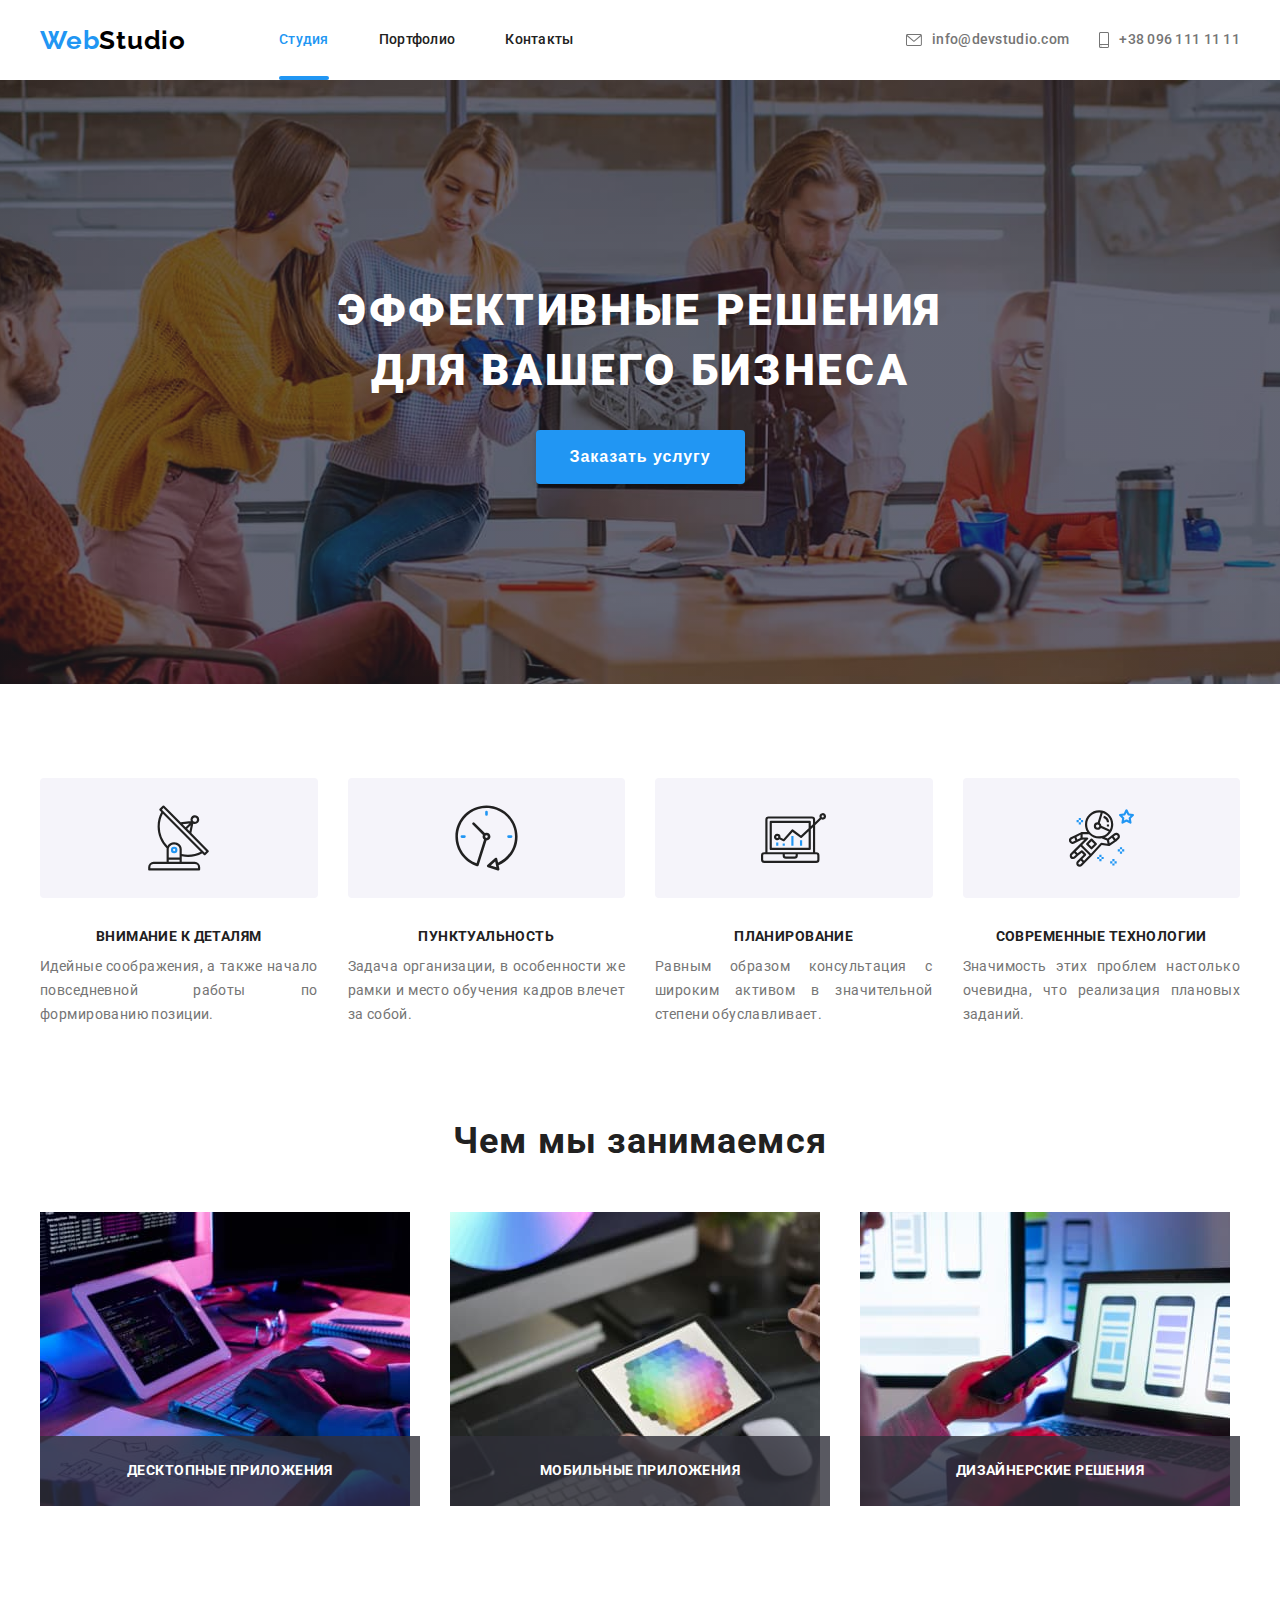
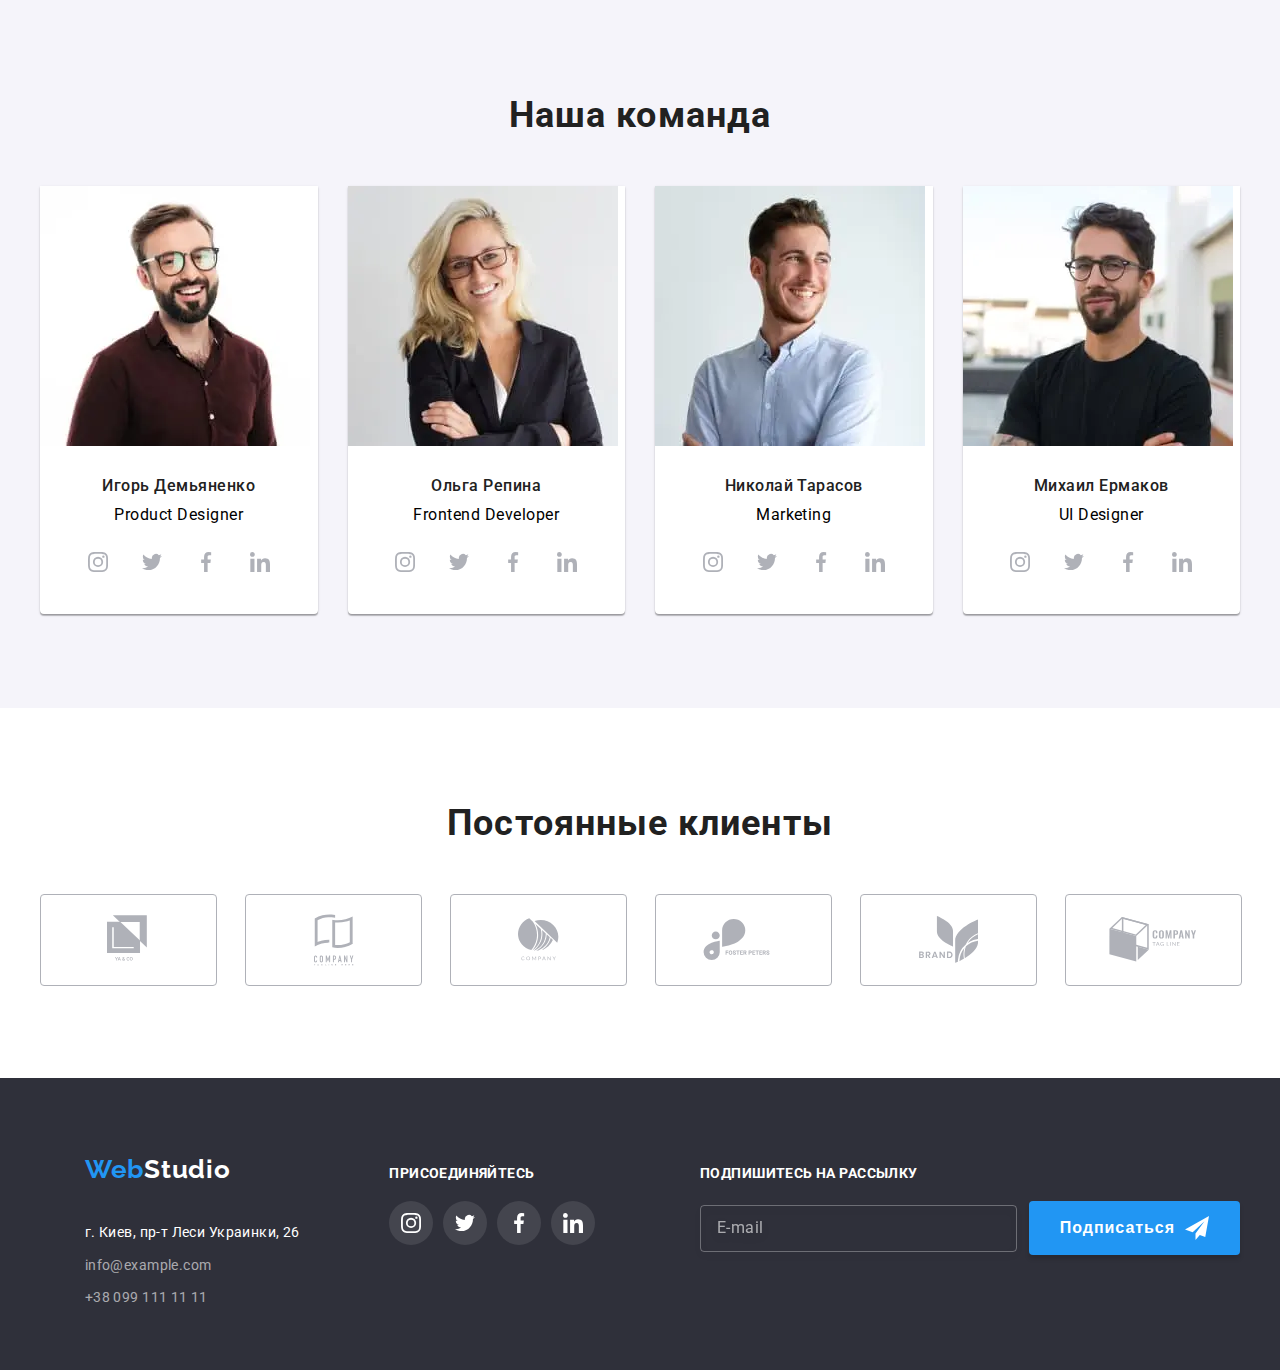
==== commit 8d47a8b1: "Добавила бекдроуп на меню" ====
--- a/index.html
+++ b/index.html
@@ -73,57 +73,62 @@
             </a>
           </li>
         </ul>
-        <div class="mobile-menu" data-menu>
-          <ul class="mobile-menu__list list">
-            <li class="mobile-menu__item">
-              <a
-                class="mobile-menu__link mobile-menu__link--current link"
-                href="./index.html"
-                >Студия</a
-              >
-            </li>
-            <li class="mobile-menu__item">
-              <a class="mobile-menu__link link" href="./portfolio.html"
-                >Портфолио</a
-              >
-            </li>
-            <li class="mobile-menu__item">
-              <a class="mobile-menu__link link" href="#">Контакты</a>
-            </li>
-          </ul>
-          <div class="mobile-menu__box">
-            <ul class="mobile-contact__list list">
-              <li class="mobile-contact__item contacts__item">
+
+
+
+        <div class="mobile-menu__backdrop" data-backd>
+          <div class="mobile-menu" data-menu>
+            <ul class="mobile-menu__list list">
+              <li class="mobile-menu__item">
                 <a
-                  class="mobile-contact__link mobile-contact__link--accent link"
-                  href="tel:+380961111111"
+                  class="mobile-menu__link mobile-menu__link--current link"
+                  href="./index.html"
+                  >Студия</a
                 >
-                  +38 096 111 11 11
-                </a>
               </li>
-              <li class="mobile-contact__item">
-                <a
-                  class="mobile-contact__link link"
-                  href="mailto:info@devstudio.com"
+              <li class="mobile-menu__item">
+                <a class="mobile-menu__link link" href="./portfolio.html"
+                  >Портфолио</a
                 >
-                  info@devstudio.com
-                </a>
+              </li>
+              <li class="mobile-menu__item">
+                <a class="mobile-menu__link link" href="#">Контакты</a>
               </li>
             </ul>
-            <ul class="mobile-social__list list">
-              <li class="mobile-social__item">
-                <a href="#" class="mobile-social__link link">Instagram</a>
-              </li>
-              <li class="mobile-social__item">
-                <a href="#" class="mobile-social__link link">Twitter</a>
-              </li>
-              <li class="mobile-social__item">
-                <a href="#" class="mobile-social__link link">Facebook</a>
-              </li>
-              <li class="mobile-social__item">
-                <a href="#" class="mobile-social__link link">LinkedIn</a>
-              </li>
-            </ul>
+            <div class="mobile-menu__box">
+              <ul class="mobile-contact__list list">
+                <li class="mobile-contact__item contacts__item">
+                  <a
+                    class="mobile-contact__link mobile-contact__link--accent link"
+                    href="tel:+380961111111"
+                  >
+                    +38 096 111 11 11
+                  </a>
+                </li>
+                <li class="mobile-contact__item">
+                  <a
+                    class="mobile-contact__link link"
+                    href="mailto:info@devstudio.com"
+                  >
+                    info@devstudio.com
+                  </a>
+                </li>
+              </ul>
+              <ul class="mobile-social__list list">
+                <li class="mobile-social__item">
+                  <a href="#" class="mobile-social__link link">Instagram</a>
+                </li>
+                <li class="mobile-social__item">
+                  <a href="#" class="mobile-social__link link">Twitter</a>
+                </li>
+                <li class="mobile-social__item">
+                  <a href="#" class="mobile-social__link link">Facebook</a>
+                </li>
+                <li class="mobile-social__item">
+                  <a href="#" class="mobile-social__link link">LinkedIn</a>
+                </li>
+              </ul>
+            </div>
           </div>
         </div>
       </div>
@@ -201,15 +206,16 @@
           <ul class="works__list list">
             <li class="works__item">
               <div class="works__tumb">
-
                 <picture>
-                    <img 
+                  <img
                     srcset="
-                    ./images/desktop/works/works1-desk-img.jpg 1x,
-                    ./images/desktop/works/works1-desk-img@2x.jpg 2x"
-                    src="./images/desktop/works/works1-desk-img.jpg">
+                      ./images/desktop/works/works1-desk-img.jpg    1x,
+                      ./images/desktop/works/works1-desk-img@2x.jpg 2x
+                    "
+                    src="./images/desktop/works/works1-desk-img.jpg"
+                  />
                 </picture>
-                
+
                 <div class="works__сaption">
                   <p class="works__description">Десктопные приложения</p>
                 </div>
@@ -217,17 +223,16 @@
             </li>
             <li class="works__item">
               <div class="works__tumb">
-                  <picture>
-                      <img 
-                      srcset="
-                      ./images/desktop/works/works2-desk-img.jpg 1x,
-                      ./images/desktop/works/works2-desk-img@2x.jpg 2x"
-                      src="./images/desktop/works/works2-desk-img.jpg">
-
-                  </picture>
-                  
-             
-             
+                <picture>
+                  <img
+                    srcset="
+                      ./images/desktop/works/works2-desk-img.jpg    1x,
+                      ./images/desktop/works/works2-desk-img@2x.jpg 2x
+                    "
+                    src="./images/desktop/works/works2-desk-img.jpg"
+                  />
+                </picture>
+
                 <div class="works__сaption">
                   <p class="works__description">Мобильные приложения</p>
                 </div>
@@ -236,14 +241,15 @@
             <li class="works__item">
               <div class="works__tumb">
                 <picture>
-                    <img 
+                  <img
                     srcset="
-                    ./images/desktop/works/works3-desk-img.jpg 1x,
-                    ./images/desktop/works/works3-desk-img@2x.jpg 2x"
-                    src="./images/desktop/works/works3-desk-img.jpg">
-
+                      ./images/desktop/works/works3-desk-img.jpg    1x,
+                      ./images/desktop/works/works3-desk-img@2x.jpg 2x
+                    "
+                    src="./images/desktop/works/works3-desk-img.jpg"
+                  />
                 </picture>
-                   
+
                 <div class="works__сaption">
                   <p class="works__description">Дизайнерские решения</p>
                 </div>
@@ -258,34 +264,60 @@
           <h2 class="title">Наша команда</h2>
           <ul class="team__list list">
             <li class="team__card">
-
               <picture>
-              <source
-              srcset="./images/desktop/team/team1-desk-img.webp 1x, ./images/desktop/team/team1-desk-img@2x.webp 2x"
-                  media="(min-width: 1200px)" type="image/webp">
-              <source
-              srcset="./images/desktop/team/team1-desk-img.jpg 1x, ./images/desktop/team/team1-desk-img@2x.jpg 2x"
-                  media="(min-width: 1200px)">
-
-                  <source
-              srcset="./images/tablet/team/team1-tabl-img.webp 1x, ./images/tablet/team/team1-tabl-img@2x.webp 2x"
-                  media="(min-width: 768px)" type="image/webp">
-              <source
-              srcset="./images/tablet/team/team1-tabl-img.jpg 1x, ./images/tablet/team/team1-tabl-img@2x.jpg 2x"
-                  media="(min-width: 768px)">
-
-                  <source
-                  srcset="./images/mobile/team/team1-mob-img.webp 1x, ./images/mobile/team/team1-mob-img@2x.webp 2x"
-                      media="(max-width: 767px)" type="image/webp">
-                  <source
-                  srcset="./images/mobile/team/team1-mob-img.jpg 1x, ./images/mobile/team/team1-mob-img@2x.jpg 2x"
-                      media="(max-width: 767px)">                     
-                 
-                  <img
+                <source
+                  srcset="
+                    ./images/desktop/team/team1-desk-img.webp    1x,
+                    ./images/desktop/team/team1-desk-img@2x.webp 2x
+                  "
+                  media="(min-width: 1200px)"
+                  type="image/webp"
+                />
+                <source
+                  srcset="
+                    ./images/desktop/team/team1-desk-img.jpg    1x,
+                    ./images/desktop/team/team1-desk-img@2x.jpg 2x
+                  "
+                  media="(min-width: 1200px)"
+                />
+
+                <source
+                  srcset="
+                    ./images/tablet/team/team1-tabl-img.webp    1x,
+                    ./images/tablet/team/team1-tabl-img@2x.webp 2x
+                  "
+                  media="(min-width: 768px)"
+                  type="image/webp"
+                />
+                <source
+                  srcset="
+                    ./images/tablet/team/team1-tabl-img.jpg    1x,
+                    ./images/tablet/team/team1-tabl-img@2x.jpg 2x
+                  "
+                  media="(min-width: 768px)"
+                />
+
+                <source
+                  srcset="
+                    ./images/mobile/team/team1-mob-img.webp    1x,
+                    ./images/mobile/team/team1-mob-img@2x.webp 2x
+                  "
+                  media="(max-width: 767px)"
+                  type="image/webp"
+                />
+                <source
+                  srcset="
+                    ./images/mobile/team/team1-mob-img.jpg    1x,
+                    ./images/mobile/team/team1-mob-img@2x.jpg 2x
+                  "
+                  media="(max-width: 767px)"
+                />
+
+                <img
                   class="works__img"
                   src="./images/tablet/team/team1-tabl-img.jpg"
-                  alt="Фото сотрудника"/>
-
+                  alt="Фото сотрудника"
+                />
               </picture>
 
               <div class="team__caption">
@@ -332,34 +364,61 @@
               </div>
             </li>
             <li class="team__card">
-                <picture>
-                    <source
-                    srcset="./images/desktop/team/team2-desk-img.webp 1x, ./images/desktop/team/team2-desk-img@2x.webp 2x"
-                        media="(min-width: 1200px)" type="image/webp">
-                    <source
-                    srcset="./images/desktop/team/team2-desk-img.jpg 1x, ./images/desktop/team/team2-desk-img@2x.jpg 2x"
-                        media="(min-width: 1200px)">
-      
-                        <source
-                    srcset="./images/tablet/team/team2-tabl-img.webp 1x, ./images/tablet/team/team2-tabl-img@2x.webp 2x"
-                        media="(min-width: 768px)" type="image/webp">
-                    <source
-                    srcset="./images/tablet/team/team2-tabl-img.jpg 1x, ./images/tablet/team/team2-tabl-img@2x.jpg 2x"
-                        media="(min-width: 768px)">
-      
-                        <source
-                        srcset="./images/mobile/team/team2-mob-img.webp 1x, ./images/mobile/team/team2-mob-img@2x.webp 2x"
-                            media="(max-width: 767px)" type="image/webp">
-                        <source
-                        srcset="./images/mobile/team/team2-mob-img.jpg 1x, ./images/mobile/team/team2-mob-img@2x.jpg 2x"
-                            media="(max-width: 767px)">                     
-                       
-                        <img
-                        class="works__img"
-                        src="./images/tablet/team/team1-tabl-img.jpg"
-                        alt="Фото сотрудника"/>
-      
-                    </picture>
+              <picture>
+                <source
+                  srcset="
+                    ./images/desktop/team/team2-desk-img.webp    1x,
+                    ./images/desktop/team/team2-desk-img@2x.webp 2x
+                  "
+                  media="(min-width: 1200px)"
+                  type="image/webp"
+                />
+                <source
+                  srcset="
+                    ./images/desktop/team/team2-desk-img.jpg    1x,
+                    ./images/desktop/team/team2-desk-img@2x.jpg 2x
+                  "
+                  media="(min-width: 1200px)"
+                />
+
+                <source
+                  srcset="
+                    ./images/tablet/team/team2-tabl-img.webp    1x,
+                    ./images/tablet/team/team2-tabl-img@2x.webp 2x
+                  "
+                  media="(min-width: 768px)"
+                  type="image/webp"
+                />
+                <source
+                  srcset="
+                    ./images/tablet/team/team2-tabl-img.jpg    1x,
+                    ./images/tablet/team/team2-tabl-img@2x.jpg 2x
+                  "
+                  media="(min-width: 768px)"
+                />
+
+                <source
+                  srcset="
+                    ./images/mobile/team/team2-mob-img.webp    1x,
+                    ./images/mobile/team/team2-mob-img@2x.webp 2x
+                  "
+                  media="(max-width: 767px)"
+                  type="image/webp"
+                />
+                <source
+                  srcset="
+                    ./images/mobile/team/team2-mob-img.jpg    1x,
+                    ./images/mobile/team/team2-mob-img@2x.jpg 2x
+                  "
+                  media="(max-width: 767px)"
+                />
+
+                <img
+                  class="works__img"
+                  src="./images/tablet/team/team1-tabl-img.jpg"
+                  alt="Фото сотрудника"
+                />
+              </picture>
               <div class="team__caption">
                 <h4 class="team__name">Ольга Репина</h4>
                 <p class="team__position">Frontend Developer</p>
@@ -404,33 +463,60 @@
               </div>
             </li>
             <li class="team__card">
-            <picture>
-              <source
-              srcset="./images/desktop/team/team3-desk-img.webp 1x, ./images/desktop/team/team3-desk-img@2x.webp 2x"
-                  media="(min-width: 1200px)" type="image/webp">
-              <source
-              srcset="./images/desktop/team/team3-desk-img.jpg 1x, ./images/desktop/team/team3-desk-img@2x.jpg 2x"
-                  media="(min-width: 1200px)">
-
-                  <source
-              srcset="./images/tablet/team/team3-tabl-img.webp 1x, ./images/tablet/team/team3-tabl-img@2x.webp 2x"
-                  media="(min-width: 768px)" type="image/webp">
-              <source
-              srcset="./images/tablet/team/team3-tabl-img.jpg 1x, ./images/tablet/team/team3-tabl-img@2x.jpg 2x"
-                  media="(min-width: 768px)">
-
-                  <source
-                  srcset="./images/mobile/team/team3-mob-img.webp 1x, ./images/mobile/team/team3-mob-img@2x.webp 2x"
-                      media="(max-width: 767px)" type="image/webp">
-                  <source
-                  srcset="./images/mobile/team/team3-mob-img.jpg 1x, ./images/mobile/team/team3-mob-img@2x.jpg 2x"
-                      media="(max-width: 767px)">                     
-                 
-                  <img
+              <picture>
+                <source
+                  srcset="
+                    ./images/desktop/team/team3-desk-img.webp    1x,
+                    ./images/desktop/team/team3-desk-img@2x.webp 2x
+                  "
+                  media="(min-width: 1200px)"
+                  type="image/webp"
+                />
+                <source
+                  srcset="
+                    ./images/desktop/team/team3-desk-img.jpg    1x,
+                    ./images/desktop/team/team3-desk-img@2x.jpg 2x
+                  "
+                  media="(min-width: 1200px)"
+                />
+
+                <source
+                  srcset="
+                    ./images/tablet/team/team3-tabl-img.webp    1x,
+                    ./images/tablet/team/team3-tabl-img@2x.webp 2x
+                  "
+                  media="(min-width: 768px)"
+                  type="image/webp"
+                />
+                <source
+                  srcset="
+                    ./images/tablet/team/team3-tabl-img.jpg    1x,
+                    ./images/tablet/team/team3-tabl-img@2x.jpg 2x
+                  "
+                  media="(min-width: 768px)"
+                />
+
+                <source
+                  srcset="
+                    ./images/mobile/team/team3-mob-img.webp    1x,
+                    ./images/mobile/team/team3-mob-img@2x.webp 2x
+                  "
+                  media="(max-width: 767px)"
+                  type="image/webp"
+                />
+                <source
+                  srcset="
+                    ./images/mobile/team/team3-mob-img.jpg    1x,
+                    ./images/mobile/team/team3-mob-img@2x.jpg 2x
+                  "
+                  media="(max-width: 767px)"
+                />
+
+                <img
                   class="works__img"
                   src="./images/tablet/team/team1-tabl-img.jpg"
-                  alt="Фото сотрудника"/>
-
+                  alt="Фото сотрудника"
+                />
               </picture>
 
               <div class="team__caption">
@@ -477,34 +563,61 @@
               </div>
             </li>
             <li class="team__card">
-                <picture>
-                    <source
-                    srcset="./images/desktop/team/team4-desk-img.webp 1x, ./images/desktop/team/team4-desk-img@2x.webp 2x"
-                        media="(min-width: 1200px)" type="image/webp" >
-                    <source
-                    srcset="./images/desktop/team/team4-desk-img.jpg 1x, ./images/desktop/team/team4-desk-img@2x.jpg 2x"
-                        media="(min-width: 1200px)">
-      
-                        <source
-                    srcset="./images/tablet/team/team4-tabl-img.webp 1x, ./images/tablet/team/team4-tabl-img@2x.webp 2x"
-                        media="(min-width: 768px)" type="image/webp" >
-                    <source
-                    srcset="./images/tablet/team/team4-tabl-img.jpg 1x, ./images/tablet/team/team4-tabl-img@2x.jpg 2x"
-                        media="(min-width: 768px)">
-      
-                        <source
-                        srcset="./images/mobile/team/team4-mob-img.webp 1x, ./images/mobile/team/team4-mob-img@2x.webp 2x"
-                            media="(max-width: 767px)" type="image/webp" >
-                        <source
-                        srcset="./images/mobile/team/team4-mob-img.jpg 1x, ./images/mobile/team/team4-mob-img@2x.jpg 2x"
-                            media="(max-width: 767px)">                     
-                       
-                        <img
-                        class="works__img"
-                        src="./images/tablet/team/team1-tabl-img.jpg"
-                        alt="Фото сотрудника"/>
-      
-                    </picture>
+              <picture>
+                <source
+                  srcset="
+                    ./images/desktop/team/team4-desk-img.webp    1x,
+                    ./images/desktop/team/team4-desk-img@2x.webp 2x
+                  "
+                  media="(min-width: 1200px)"
+                  type="image/webp"
+                />
+                <source
+                  srcset="
+                    ./images/desktop/team/team4-desk-img.jpg    1x,
+                    ./images/desktop/team/team4-desk-img@2x.jpg 2x
+                  "
+                  media="(min-width: 1200px)"
+                />
+
+                <source
+                  srcset="
+                    ./images/tablet/team/team4-tabl-img.webp    1x,
+                    ./images/tablet/team/team4-tabl-img@2x.webp 2x
+                  "
+                  media="(min-width: 768px)"
+                  type="image/webp"
+                />
+                <source
+                  srcset="
+                    ./images/tablet/team/team4-tabl-img.jpg    1x,
+                    ./images/tablet/team/team4-tabl-img@2x.jpg 2x
+                  "
+                  media="(min-width: 768px)"
+                />
+
+                <source
+                  srcset="
+                    ./images/mobile/team/team4-mob-img.webp    1x,
+                    ./images/mobile/team/team4-mob-img@2x.webp 2x
+                  "
+                  media="(max-width: 767px)"
+                  type="image/webp"
+                />
+                <source
+                  srcset="
+                    ./images/mobile/team/team4-mob-img.jpg    1x,
+                    ./images/mobile/team/team4-mob-img@2x.jpg 2x
+                  "
+                  media="(max-width: 767px)"
+                />
+
+                <img
+                  class="works__img"
+                  src="./images/tablet/team/team1-tabl-img.jpg"
+                  alt="Фото сотрудника"
+                />
+              </picture>
               <div class="team__caption">
                 <h4 class="team__name">Михаил Ермаков</h4>
                 <p class="team__position">UI Designer</p>
@@ -769,6 +882,3 @@
     <script src="./js/modal-menu.js"></script>
   </body>
 </html>
-
-
-
--- a/css/main.min.css
+++ b/css/main.min.css
@@ -1,2 +1,2 @@
-:root{--main-font: "Roboto", sans-serif;--logo-font: "Raleway", sans-serif;--accent-color: #2196f3;--title-color: #212121;--text-color: #757575;--social-link-color: #afb1b8;--colorOn-darkВackground: #ffffff;--margin-bottom-title: 30px;--transition-color: color 250ms cubic-bezier(0.4, 0, 0.2, 1)}.visually-hidden{position:absolute !important;clip:rect(1px 1px 1px 1px);clip:rect(1px, 1px, 1px, 1px);padding:0 !important;border:0 !important;height:1px !important;width:1px !important;overflow:hidden}.link{text-decoration:none}.list{list-style:none}.address{font-style:normal}body{font-family:var(--main-font);margin:0}h1,h2,h3,h4,h5,h6,p{margin:0}ul,ol{margin:0;padding:0}img{display:block;max-width:100%;height:auto}.container{padding-left:15px;padding-right:15px;padding-top:60px;padding-bottom:60px}@media screen and (min-width: 480px){.container{width:480px;margin:0 auto}}@media screen and (min-width: 768px){.container{width:768px}}@media screen and (min-width: 1200px){.container{width:1200px;padding-top:94px;padding-bottom:94px}}.logo{font-family:var(--logo-font);font-weight:bold;font-size:26px;line-height:1.19;letter-spacing:0.03em;color:var(--accent-color);padding-top:16px;padding-bottom:16px}.logo__part--them-light{color:#000}.logo__part--them-dark{color:var(--colorOn-darkВackground)}.button{display:block;margin:0 auto;font-weight:bold;font-size:16px;line-height:30px;letter-spacing:0.06em;color:var(--colorOn-darkВackground);background-color:var(--accent-color);box-shadow:0px 4px 4px rgba(0,0,0,0.15);border-radius:4px;outline:none;cursor:pointer;border-color:transparent;padding:10px 32px;transition:background-color 250ms cubic-bezier(0.4, 0, 0.2, 1)}.button:hover,.button:focus{background-color:#188ce8}.title{font-family:"Roboto",sans-serif;font-size:28px;line-height:1.17857;font-weight:700;text-align:center;letter-spacing:0.03em;color:var(--title-color);margin-bottom:30px}@media screen and (min-width: 1200px){.title{font-family:"Roboto",sans-serif;font-size:36px;line-height:1.16667;font-weight:700;margin-bottom:50px}}.social__list{display:flex;justify-content:center;align-items:center}.social__item{height:44px;width:44px}.social__item+.social__item{margin-left:10px}.social__item--them-dark{background:rgba(255,255,255,0.1);border-radius:50%}.social__item--them-dark:hover,.social__item--them-dark:focus{background-color:var(--accent-color)}.social__link{display:flex;justify-content:center;align-items:center;height:100%;width:100%;border-radius:50%;transition:background-color 250ms cubic-bezier(0.4, 0, 0.2, 1)}.social__link:hover,.social__link:focus{background-color:var(--accent-color)}.social__icon{width:20px;height:20px;fill:var(--social-link-color);transition:fill 250ms cubic-bezier(0.4, 0, 0.2, 1)}.social__link:hover .social__icon,.social__link:focus .social__icon{fill:#fff}.social__icon--them-dark{fill:#fff}.navigation{display:flex;align-items:center}.navigation__item+.navigation__item{margin-left:50px}.navigation__list{display:none;align-items:center;margin-left:93px}@media screen and (min-width: 768px){.navigation__list{display:flex}}.navigation__item{position:relative}.navigation__link{display:block;padding-top:32px;padding-bottom:32px;font-weight:500;font-size:14px;line-height:1.14;letter-spacing:0.02em;color:var(--title-color);transition:var(--transition-color)}.navigation__link:hover,.navigation__link:focus,.navigation__link:active{color:var(--accent-color)}.navigation__link--current{color:var(--accent-color)}.navigation__link--current::after{position:absolute;bottom:0;left:0;content:"";display:block;width:100%;height:4px;background-color:var(--accent-color);border-radius:4px}.form{width:100%;display:flex;justify-content:center;flex-wrap:wrap}@media screen and (min-width: 1200px){.form{align-items:baseline;flex-wrap:nowrap}}.form__input{padding:15px 0 15px 16px;width:100%;border:1px solid rgba(255,255,255,0.3);box-sizing:border-box;filter:drop-shadow(0px 4px 4px rgba(0,0,0,0.15));border-radius:4px;background-color:transparent;outline:none;color:var(--colorOn-darkВackground);margin-bottom:20px}@media screen and (min-width: 1200px){.form__input{margin-bottom:8px;margin-right:12px}}.form__input::placeholder{font-family:var(--main-font);font-size:16px;line-height:1.25;letter-spacing:0.03em;color:rgba(255,255,255,0.6)}.form__input:focus,.form__input:active{border:1px solid #fff;transition:border 250ms cubic-bezier(0.4, 0, 0.2, 1)}.form button{margin:0;display:flex;align-items:center;padding:10px 29px}.form__svg{width:24px;height:24px;margin-left:10px}.backdrop{position:fixed;top:0;left:0;width:100vw;height:100vh;background-color:rgba(0,0,0,0.2);opacity:1;transition:opacity 250ms cubic-bezier(0.4, 0, 0.2, 1);z-index:1000}.backdrop.is-hidden{opacity:0;pointer-events:none}.backdrop.is-hidden .modal{transform:translate(-50%, -50%) scale(1.1)}.modal{display:flex;flex-direction:column;position:absolute;top:50%;left:50%;padding:40px;background-color:var(--colorOn-darkВackground);width:450px;transform:translate(-50%, -50%) scale(1);transition:transform 250ms cubic-bezier(0.4, 0, 0.2, 1)}@media screen and (min-width: 1200px){.modal{width:528px}}.modal__tittle{margin-bottom:30px;font-family:var(--main-font);font-weight:bold;font-size:20px;line-height:1.15;text-align:center;letter-spacing:0.03em;color:var(--title-color)}.modal__field{display:flex;flex-direction:column;position:relative}.modal__field+.modal__field{margin-top:28px}.modal__text{position:absolute;top:50%;left:41px;transform:translateY(-50%);font-family:var(--main-font);font-size:12px;line-height:1.16;letter-spacing:0.01em;z-index:-1;color:var(--text-color)}.modal__input:not(:placeholder-shown)+.modal__text{transform:translateY(-35px) translateX(-40px);transition:transform 250ms cubic-bezier(0.4, 0, 0.2, 1)}.modal__field:focus-within>.modal__text{transform:translateY(-35px) translateX(-40px);transition:transform 250ms cubic-bezier(0.4, 0, 0.2, 1)}.modal__svg{position:absolute;top:50%;left:12px;transform:translateY(-50%);z-index:-1;width:18px;height:18px}.modal__input:focus ~ .modal__svg{fill:var(--accent-color);transition:fill 250ms cubic-bezier(0.4, 0, 0.2, 1)}.modal__textarea{resize:none;height:120px;width:100%;padding:12px 16px;font-family:var(--main-font);font-size:12px;line-height:1.16;letter-spacing:0.01em;color:var(--title-color);border:1px solid rgba(33,33,33,0.2);box-sizing:border-box;border-radius:4px}.modal__textarea::placeholder{font-size:14px;line-height:1.14;color:rgba(117,117,117,0.5)}.modal__textarea:focus,.modal__textarea:active{outline:none;border:1px solid #2196f3;transition:border 250ms cubic-bezier(0.4, 0, 0.2, 1)}.modal__coment{font-size:12px;line-height:1.16;letter-spacing:0.01em;color:var(--text-color);margin-bottom:4px}.modal__input{padding:11px 41px;z-index:1;background-color:transparent;border:1px solid rgba(33,33,33,0.2);box-sizing:border-box;border-radius:4px;font-family:var(--main-font);font-size:12px;line-height:1.16;letter-spacing:0.01em;color:var(--title-color)}.modal__input:focus,.modal__input:active{outline:none;border:1px solid #2196f3;transition:border 250ms cubic-bezier(0.4, 0, 0.2, 1)}.policy{display:flex;justify-content:center;align-items:center;margin-top:20px;cursor:pointer}.policy__text{font-size:12px;line-height:24px;letter-spacing:0.03em;color:#757575}@media screen and (min-width: 1200px){.policy__text{font-size:14px}}.policy__agreement{font-size:12px;letter-spacing:0.03em;color:var(--accent-color)}@media screen and (min-width: 1200px){.policy__agreement{font-size:14px}}.checkbox{position:absolute !important;clip:rect(1px 1px 1px 1px);clip:rect(1px, 1px, 1px, 1px);padding:0 !important;border:0 !important;height:1px !important;width:1px !important;overflow:hidden}.policy__icon{margin-right:8px;display:inline-block;width:15px;height:15px;background-color:#fff;border:2px solid #212121;border-radius:4px;transition:background-color 250ms cubic-bezier(0.4, 0, 0.2, 1),border 250ms cubic-bezier(0.4, 0, 0.2, 1)}.checkbox:checked+.policy__icon{border-color:transparent;border-color:var(--accent-color);background-color:var(--accent-color);background-origin:border-box;background-image:url(../images/icons/check.svg);transition:background-color 250ms cubic-bezier(0.4, 0, 0.2, 1)}.button--modal{margin-top:30px;padding:10px 56px}.closeButton{position:absolute;top:8px;right:8px;width:30px;height:30px;background-color:transparent;border:1px solid rgba(0,0,0,0.1);border-radius:50%;cursor:pointer;outline:none}.closeButton:focus{border:1px solid #2196f3;transition:border 250ms cubic-bezier(0.4, 0, 0.2, 1)}.closeButton__svg{fill:#000;width:11px;height:11px}.closeButton:focus .closeButton__svg{fill:var(--accent-color);transition:fill 250ms cubic-bezier(0.4, 0, 0.2, 1)}.burger-button{position:absolute;background-color:transparent;border:none;padding:0;top:10px;right:15px;cursor:pointer;outline:none;z-index:100}.burger-button__svg{width:40px;height:40px}@media screen and (min-width: 768px){.burger-button{display:none}}.burger-button .icon-close-burger{display:none}.burger-button.is-open .icon-close-burger{display:block}.page-header .icon-burger{display:block}.burger-button.is-open .icon-burger{display:none}.mobile-menu{position:fixed;top:0;left:50%;width:100vw;max-width:480px;height:100vh;padding:48px 40px;display:flex;flex-direction:column;justify-content:space-between;overflow:scroll;z-index:1;background-color:#fff;opacity:0;transform:translateY(-100%) translateX(-50%);transition:transform 500ms cubic-bezier(0.4, 0, 0.2, 1),opacity 450ms cubic-bezier(0.4, 0, 0.2, 1)}@media screen and (min-width: 768px){.mobile-menu{display:none}}.mobile-menu.is-open{transform:translateY(0) translateX(-50%);opacity:1;transition:transform 500ms cubic-bezier(0.4, 0, 0.2, 1),opacity 450ms cubic-bezier(0.4, 0, 0.2, 1)}.mobile-menu__list{margin-bottom:30px}.mobile-menu__link{font-family:"Roboto",sans-serif;font-size:40px;line-height:1.175;font-weight:500;color:#000000}.mobile-menu__link--current{color:var(--accent-color)}.mobile-menu__item:not(:last-child){margin-bottom:32px}.mobile-contact__list{margin-bottom:64px}.mobile-contact__item:not(:last-child){margin-bottom:32px}.mobile-contact__link{font-family:"Roboto",sans-serif;font-size:24px;line-height:1.16667;font-weight:500;letter-spacing:0.02em;color:var(--text-color);transition:var(--transition-color)}.mobile-contact__link:hover,.mobile-contact__link:focus{color:var(--accent-color)}@media screen and (max-width: 424px){.mobile-contact__link{font-size:20px}}.mobile-contact__link--accent{font-family:"Roboto",sans-serif;font-size:34px;line-height:1.17647;font-weight:500;color:var(--accent-color)}.mobile-contact__link--accent:hover,.mobile-contact__link--accent:focus{color:#000000;transition:var(--transition-color)}@media screen and (max-width: 424px){.mobile-contact__link--accent{font-size:26px}}.mobile-social__list{display:flex;flex-wrap:wrap}@media screen and (min-width: 768px){.mobile-social__list{display:none}}.mobile-social__link{color:var(--accent-color);font-family:"Roboto",sans-serif;font-size:13px;line-height:1.69231;font-weight:500}@media screen and (min-width: 425px){.mobile-social__link{font-size:16px}}@media screen and (min-width: 480px){.mobile-social__link{font-size:18px}}.mobile-social__link:hover .mobile-social__link:focus{color:var(--text-color);transition:var(--transition-color)}@media screen and (min-width: 375px){.mobile-social__item:not(:last-child){padding-right:10px;border-right:1px solid rgba(33,33,33,0.2)}}.mobile-social__item:not(:first-child){padding-left:10px}.page-header__container{display:flex;align-items:center;padding-top:0;padding-bottom:0;position:relative}.contact__list{display:none;margin-left:auto}@media screen and (min-width: 768px){.contact__list{display:flex;flex-direction:column-reverse}}@media screen and (min-width: 1200px){.contact__list{flex-direction:row-reverse}}.contact__item:last-child{margin-bottom:10px}@media screen and (min-width: 1200px){.contact__item:last-child{margin-bottom:0;margin-right:30px}}.contact__svg{fill:var(--text-color);margin-right:10px;transition:fill 250ms cubic-bezier(0.4, 0, 0.2, 1)}.contact__link:hover .contact__svg,.contact__link:focus .contact__svg{fill:var(--accent-color)}.contact__link{display:flex;align-items:center;font-weight:500;font-size:14px;line-height:1.14;letter-spacing:0.02em;color:var(--text-color);transition:var(--transition-color)}.contact__link:hover,.contact__link:focus{color:var(--accent-color)}.hero{padding-top:118px;padding-bottom:118px;margin-left:auto;margin-right:auto;background-color:#2f303a;background-image:linear-gradient(to right, rgba(47,48,58,0.4), rgba(47,48,58,0.4)),url(../images/hero/bgi-hero.jpg);background-size:cover;background-repeat:no-repeat;background-position:center}@media screen and (min-width: 1200px){.hero{padding-top:200px;padding-bottom:200px}}.hero__container{padding-top:0}.hero__title{max-width:360px;margin:0 auto;margin-bottom:30px;text-align:center;letter-spacing:0.06em;text-transform:uppercase;color:var(--colorOn-darkВackground);font-family:"Roboto",sans-serif;font-size:26px;line-height:1.61538;font-weight:900}@media screen and (min-width: 1200px){.hero__title{max-width:696px;font-family:"Roboto",sans-serif;font-size:44px;line-height:1.36364;font-weight:900}}@media screen and (min-width: 1200px){.advantage__container{padding-bottom:0px}}@media screen and (min-width: 768px){.advantage__list{margin:-15px;display:flex;flex-wrap:wrap}}@media screen and (max-width: 767px){.advantage__item:not(:last-child){margin-bottom:30px}}@media screen and (min-width: 768px){.advantage__item{margin:15px;width:calc((100% - 4 * 15px) / 2)}}@media screen and (min-width: 1200px){.advantage__item{width:calc((100% - 8 * 15px) / 4)}}.advantage__box{width:100%;padding-top:25px;padding-bottom:25px;margin-bottom:30px;background-color:#f5f4fa;border-radius:4px}.advantage__svg{margin:auto;display:block}.advantage__title{margin-bottom:10px;font-family:"Roboto",sans-serif;font-size:14px;line-height:1.14286;font-weight:700;letter-spacing:0.03em;text-transform:uppercase;color:var(--title-color);text-align:center}.advantage__description{font-family:"Roboto",sans-serif;font-size:14px;line-height:1.71429;font-weight:400;letter-spacing:0.03em;color:var(--text-color);text-align:justify}@media screen and (max-width: 1199px){.works{display:none}}@media screen and (min-width: 1200px){.works{display:block}}.works__item{position:relative;flex-basis:calc((100% - 60px) / 3)}.works__list{display:flex;height:294px}.works__list :not(:last-child){margin-right:30px}.works__сaption{background-color:rgba(47,48,58,0.8);position:absolute;bottom:0;left:0;width:100%}.works__description{padding-top:27px;padding-bottom:27px;font-family:var(--main-font);font-weight:bold;font-size:14px;line-height:1.14;text-align:center;letter-spacing:0.03em;text-transform:uppercase;color:#ffffff}.team{background:#f5f4fa}@media screen and (min-width: 768px){.team__list{margin:-15px;display:flex;flex-wrap:wrap}}@media screen and (max-width: 767px){.team .team__card:not(:last-child){margin-bottom:30px}}.team__card{background-color:white;box-shadow:0px 1px 3px rgba(0,0,0,0.12),0px 1px 1px rgba(0,0,0,0.14),0px 2px 1px rgba(0,0,0,0.2);border-radius:0px 0px 4px 4px}@media screen and (min-width: 768px){.team__card{margin:15px;width:calc((100% - 4 * 15px) / 2)}}@media screen and (min-width: 1200px){.team__card{width:calc((100% - 8 * 15px) / 4)}}.team__caption{padding:30px 32px}.team__name{font-family:"Roboto",sans-serif;font-size:16px;line-height:1.1875;font-weight:500;margin-bottom:10px;text-align:center;letter-spacing:0.03em;color:var(--title-color)}.team__position{font-family:"Roboto",sans-serif;font-size:16px;line-height:1.1875;font-weight:400;text-align:center;letter-spacing:0.03em;margin-bottom:16px}.clients__list{display:flex;flex-wrap:wrap;justify-content:center;margin:-15px}.clients__item{margin:15px;width:calc((100% - 4 * 15px)/2);height:90px}@media screen and (min-width: 768px){.clients__item{width:calc((100% - 6 * 15px)/3)}}@media screen and (min-width: 1200px){.clients__item{width:calc((100% - 12 * 15px)/6)}}.clients__link{display:flex;justify-content:center;align-items:center;width:100%;height:100%;border:1px solid var(--social-link-color);border-radius:4px;transition:border 250ms cubic-bezier(0.4, 0, 0.2, 1)}.clients__link:hover,.clients__link:focus{border:1px solid var(--accent-color)}.clients__icon{fill:var(--social-link-color);transition:fill 250ms cubic-bezier(0.4, 0, 0.2, 1)}.clients__link:hover .clients__icon,.clients__link:focus .clients__icon{fill:var(--accent-color)}.footer{background-color:#2f303a}.footer__container{display:flex;flex-direction:column;align-items:center;padding-top:60px;padding-bottom:60px}@media screen and (min-width: 1200px){.footer__container{flex-direction:row;justify-content:space-between;align-items:baseline}}.footer__box{display:flex;flex-direction:column;margin-bottom:60px;width:100%}@media screen and (min-width: 768px){.footer__box{flex-direction:row;justify-content:space-around;align-items:baseline}}@media screen and (min-width: 1200px){.footer__box{width:50%;margin-bottom:0}}.footer .logo{margin-bottom:20px;display:block}.footer__title{margin-bottom:20px;font-family:"Roboto",sans-serif;font-size:14px;line-height:1.14286;font-weight:700;color:#ffffff;letter-spacing:0.03em;text-transform:uppercase;text-align:center}.footer__contacts{display:flex;flex-direction:column;align-items:center;margin-bottom:60px}@media screen and (min-width: 768px){.footer__contacts{margin-bottom:0}}@media screen and (min-width: 1200px){.footer__contacts{align-items:flex-start}}@media screen and (min-width: 1200px){.footer__subscription{width:45%}}.contacts{display:flex;flex-direction:column;align-items:center}@media screen and (min-width: 1200px){.contacts{align-items:flex-start}}.contacts .contacts__item:not(:last-child){margin-bottom:9px}.contacts .contacts__link{font-size:14px;line-height:1.7;letter-spacing:0.03em;color:rgba(255,255,255,0.6)}.contacts .contacts__link:hover{color:var(--colorOn-darkВackground);transition:color 250ms cubic-bezier(0.4, 0, 0.2, 1)}.contacts .contacts__link--darkВackground{color:var(--colorOn-darkВackground)}.projects-links{border-top:1px solid #ececec}.filters__list{display:flex;flex-wrap:wrap;margin:-4px;margin-bottom:36px}@media screen and (min-width: 768px){.filters__list{justify-content:center}}.filters__button{margin:4px;font-weight:500;font-size:16px;line-height:26px;text-align:center;letter-spacing:0.03em;color:var(--title-color);background-color:#f5f4fa;border-radius:4px;border:#f5f4fa;cursor:pointer;padding:6px 22px;transition:var(--transition-color),background-color 250ms cubic-bezier(0.4, 0, 0.2, 1),box-shadow 250ms cubic-bezier(0.4, 0, 0.2, 1)}.filters__button:hover,.filters__button:focus{background-color:#188ce8;color:var(--colorOn-darkВackground);outline:none;box-shadow:0px 1px 1px rgba(0,0,0,0.12),0px 4px 4px rgba(0,0,0,0.06),1px 4px 6px rgba(0,0,0,0.16)}.projects{width:100%}@media screen and (min-width: 768px){.projects{display:flex;flex-wrap:wrap}}.projects__item{transition:box-shadow 250ms cubic-bezier(0.4, 0, 0.2, 1)}.projects__item:hover{box-shadow:0px 1px 1px rgba(0,0,0,0.12),0px 4px 4px rgba(0,0,0,0.06),1px 4px 6px rgba(0,0,0,0.16)}.projects__item:not(:last-child){margin-bottom:30px}@media screen and (min-width: 768px){.projects__item{width:calc((100% - 60px) / 2);margin:15px}}@media screen and (min-width: 1200px){.projects__item{width:calc((100% - 90px) / 3)}}.projects__img{max-width:100%;height:auto;overflow:scroll}.projects__tumb{position:relative;overflow:hidden}.projects__container--overlay{position:absolute;top:0;left:0;height:100%;background-color:rgba(33,150,243,0.9);opacity:0;transform:translateY(100%);transition:transform 1250ms cubic-bezier(0.4, 0, 0.2, 1),opacity 1250ms cubic-bezier(0.4, 0, 0.2, 1)}.projects__link:hover .projects__container--overlay,.projects__link:focus .projects__container--overlay{transform:translateY(0%);opacity:1;transition:transform 1250ms cubic-bezier(0.4, 0, 0.2, 1)}.projects__description{font-family:var(--main-font);font-size:18px;line-height:1.56;letter-spacing:0.03em;color:#ffffff;padding:63px 24px}.projects__box{padding:20px 24px;border:1px solid #eeeeee;border-top:none}.projects__title{font-weight:bold;font-size:18px;line-height:36px;letter-spacing:0.06em;color:var(--title-color)}.projects__text{font-size:16px;line-height:30px;letter-spacing:0.03em;color:var(--text-color)}.projects__item{display:flex}.projects__link{display:flex;flex-direction:column}.projects__box{flex-grow:1}
+:root{--main-font: "Roboto", sans-serif;--logo-font: "Raleway", sans-serif;--accent-color: #2196f3;--title-color: #212121;--text-color: #757575;--social-link-color: #afb1b8;--colorOn-darkВackground: #ffffff;--margin-bottom-title: 30px;--transition-color: color 250ms cubic-bezier(0.4, 0, 0.2, 1)}.visually-hidden{position:absolute !important;clip:rect(1px 1px 1px 1px);clip:rect(1px, 1px, 1px, 1px);padding:0 !important;border:0 !important;height:1px !important;width:1px !important;overflow:hidden}.link{text-decoration:none}.list{list-style:none}.address{font-style:normal}body{font-family:var(--main-font);margin:0}h1,h2,h3,h4,h5,h6,p{margin:0}ul,ol{margin:0;padding:0}img{display:block;max-width:100%;height:auto}.container{padding-left:15px;padding-right:15px;padding-top:60px;padding-bottom:60px}@media screen and (min-width: 480px){.container{width:480px;margin:0 auto}}@media screen and (min-width: 768px){.container{width:768px}}@media screen and (min-width: 1200px){.container{width:1200px;padding-top:94px;padding-bottom:94px}}.logo{font-family:var(--logo-font);font-weight:bold;font-size:26px;line-height:1.19;letter-spacing:0.03em;color:var(--accent-color);padding-top:16px;padding-bottom:16px}.logo__part--them-light{color:#000}.logo__part--them-dark{color:var(--colorOn-darkВackground)}.button{display:block;margin:0 auto;font-weight:bold;font-size:16px;line-height:30px;letter-spacing:0.06em;color:var(--colorOn-darkВackground);background-color:var(--accent-color);box-shadow:0px 4px 4px rgba(0,0,0,0.15);border-radius:4px;outline:none;cursor:pointer;border-color:transparent;padding:10px 32px;transition:background-color 250ms cubic-bezier(0.4, 0, 0.2, 1)}.button:hover,.button:focus{background-color:#188ce8}.title{font-family:"Roboto",sans-serif;font-size:28px;line-height:1.17857;font-weight:700;text-align:center;letter-spacing:0.03em;color:var(--title-color);margin-bottom:30px}@media screen and (min-width: 1200px){.title{font-family:"Roboto",sans-serif;font-size:36px;line-height:1.16667;font-weight:700;margin-bottom:50px}}.social__list{display:flex;justify-content:center;align-items:center}.social__item{height:44px;width:44px}.social__item+.social__item{margin-left:10px}.social__item--them-dark{background:rgba(255,255,255,0.1);border-radius:50%}.social__item--them-dark:hover,.social__item--them-dark:focus{background-color:var(--accent-color)}.social__link{display:flex;justify-content:center;align-items:center;height:100%;width:100%;border-radius:50%;transition:background-color 250ms cubic-bezier(0.4, 0, 0.2, 1)}.social__link:hover,.social__link:focus{background-color:var(--accent-color)}.social__icon{width:20px;height:20px;fill:var(--social-link-color);transition:fill 250ms cubic-bezier(0.4, 0, 0.2, 1)}.social__link:hover .social__icon,.social__link:focus .social__icon{fill:#fff}.social__icon--them-dark{fill:#fff}.navigation{display:flex;align-items:center}.navigation__item+.navigation__item{margin-left:50px}.navigation__list{display:none;align-items:center;margin-left:93px}@media screen and (min-width: 768px){.navigation__list{display:flex}}.navigation__item{position:relative}.navigation__link{display:block;padding-top:32px;padding-bottom:32px;font-weight:500;font-size:14px;line-height:1.14;letter-spacing:0.02em;color:var(--title-color);transition:var(--transition-color)}.navigation__link:hover,.navigation__link:focus,.navigation__link:active{color:var(--accent-color)}.navigation__link--current{color:var(--accent-color)}.navigation__link--current::after{position:absolute;bottom:0;left:0;content:"";display:block;width:100%;height:4px;background-color:var(--accent-color);border-radius:4px}.form{width:100%;display:flex;justify-content:center;flex-wrap:wrap}@media screen and (min-width: 1200px){.form{align-items:baseline;flex-wrap:nowrap}}.form__input{padding:15px 0 15px 16px;width:100%;border:1px solid rgba(255,255,255,0.3);box-sizing:border-box;filter:drop-shadow(0px 4px 4px rgba(0,0,0,0.15));border-radius:4px;background-color:transparent;outline:none;color:var(--colorOn-darkВackground);margin-bottom:20px}@media screen and (min-width: 1200px){.form__input{margin-bottom:8px;margin-right:12px}}.form__input::placeholder{font-family:var(--main-font);font-size:16px;line-height:1.25;letter-spacing:0.03em;color:rgba(255,255,255,0.6)}.form__input:focus,.form__input:active{border:1px solid #fff;transition:border 250ms cubic-bezier(0.4, 0, 0.2, 1)}.form button{margin:0;display:flex;align-items:center;padding:10px 29px}.form__svg{width:24px;height:24px;margin-left:10px}.backdrop{position:fixed;top:0;left:0;width:100vw;height:100vh;background-color:rgba(0,0,0,0.2);opacity:1;transition:opacity 250ms cubic-bezier(0.4, 0, 0.2, 1);z-index:1000}.backdrop.is-hidden{opacity:0;pointer-events:none}.backdrop.is-hidden .modal{transform:translate(-50%, -50%) scale(1.1)}.modal{display:flex;flex-direction:column;position:absolute;top:50%;left:50%;padding:40px;background-color:var(--colorOn-darkВackground);width:100vw;transform:translate(-50%, -50%) scale(1);transition:transform 250ms cubic-bezier(0.4, 0, 0.2, 1)}@media screen and (min-width: 450px){.modal{width:450px}}@media screen and (min-width: 1200px){.modal{width:528px}}.modal__tittle{margin-bottom:30px;font-family:var(--main-font);font-weight:bold;font-size:20px;line-height:1.15;text-align:center;letter-spacing:0.03em;color:var(--title-color)}.modal__field{display:flex;flex-direction:column;position:relative}.modal__field+.modal__field{margin-top:28px}.modal__text{position:absolute;top:50%;left:41px;transform:translateY(-50%);font-family:var(--main-font);font-size:12px;line-height:1.16;letter-spacing:0.01em;z-index:-1;color:var(--text-color)}.modal__text__input:not(:placeholder-shown)+.modal__text{transform:translateY(-35px) translateX(-40px);transition:transform 250ms cubic-bezier(0.4, 0, 0.2, 1)}.modal__text__field:focus-within>.modal__text{transform:translateY(-35px) translateX(-40px);transition:transform 250ms cubic-bezier(0.4, 0, 0.2, 1)}.modal__svg{position:absolute;top:50%;left:12px;transform:translateY(-50%);z-index:-1;width:18px;height:18px}.modal__svg__input:focus ~ .modal__svg{fill:var(--accent-color);transition:fill 250ms cubic-bezier(0.4, 0, 0.2, 1)}.modal__textarea{resize:none;height:120px;width:100%;padding:12px 16px;font-family:var(--main-font);font-size:12px;line-height:1.16;letter-spacing:0.01em;color:var(--title-color);border:1px solid rgba(33,33,33,0.2);box-sizing:border-box;border-radius:4px}.modal__textarea::placeholder{font-size:14px;line-height:1.14;color:rgba(117,117,117,0.5)}.modal__textarea:focus,.modal__textarea:active{outline:none;border:1px solid #2196f3;transition:border 250ms cubic-bezier(0.4, 0, 0.2, 1)}.modal__coment{font-size:12px;line-height:1.16;letter-spacing:0.01em;color:var(--text-color);margin-bottom:4px}.modal__input{padding:11px 41px;z-index:1;background-color:transparent;border:1px solid rgba(33,33,33,0.2);box-sizing:border-box;border-radius:4px;font-family:var(--main-font);font-size:12px;line-height:1.16;letter-spacing:0.01em;color:var(--title-color)}.modal__input:focus,.modal__input:active{outline:none;border:1px solid #2196f3;transition:border 250ms cubic-bezier(0.4, 0, 0.2, 1)}.policy{display:flex;justify-content:center;align-items:center;margin-top:20px;cursor:pointer;flex-direction:column;align-items:flex-start}@media screen and (min-width: 450px){.policy{flex-direction:row;align-items:center}}.policy__text{font-size:12px;line-height:24px;letter-spacing:0.03em;color:#757575}@media screen and (min-width: 1200px){.policy__text{font-size:14px}}.policy__agreement{font-size:12px;letter-spacing:0.03em;color:var(--accent-color)}@media screen and (min-width: 1200px){.policy__agreement{font-size:14px}}.checkbox{position:absolute !important;clip:rect(1px 1px 1px 1px);clip:rect(1px, 1px, 1px, 1px);padding:0 !important;border:0 !important;height:1px !important;width:1px !important;overflow:hidden}.policy__icon{margin-right:8px;display:inline-block;width:15px;height:15px;background-color:#fff;border:2px solid #212121;border-radius:4px;transition:background-color 250ms cubic-bezier(0.4, 0, 0.2, 1),border 250ms cubic-bezier(0.4, 0, 0.2, 1)}.checkbox:checked+.policy__icon{border-color:transparent;border-color:var(--accent-color);background-color:var(--accent-color);background-origin:border-box;background-image:url(../images/icons/check.svg);transition:background-color 250ms cubic-bezier(0.4, 0, 0.2, 1)}.button--modal{margin-top:30px;padding:10px 56px}.closeButton{position:absolute;top:8px;right:8px;width:30px;height:30px;background-color:transparent;border:1px solid rgba(0,0,0,0.1);border-radius:50%;cursor:pointer;outline:none}.closeButton:focus{border:1px solid #2196f3;transition:border 250ms cubic-bezier(0.4, 0, 0.2, 1)}.closeButton__svg{fill:#000;width:11px;height:11px}.closeButton:focus .closeButton__svg{fill:var(--accent-color);transition:fill 250ms cubic-bezier(0.4, 0, 0.2, 1)}.burger-button{position:absolute;background-color:transparent;border:none;padding:0;top:10px;right:15px;cursor:pointer;outline:none;z-index:100}.burger-button__svg{width:40px;height:40px}@media screen and (min-width: 768px){.burger-button{display:none}}.burger-button .icon-close-burger{display:none}.burger-button.is-open .icon-close-burger{display:block}.page-header .icon-burger{display:block}.burger-button.is-open .icon-burger{display:none}.mobile-menu{position:fixed;top:0;left:50%;width:100vw;max-width:480px;height:100vh;padding:48px 40px;display:flex;flex-direction:column;justify-content:space-between;overflow:scroll;z-index:1;background-color:#fff;opacity:0;transform:translateY(-100%) translateX(-50%);transition:transform 500ms cubic-bezier(0.4, 0, 0.2, 1),opacity 450ms cubic-bezier(0.4, 0, 0.2, 1)}@media screen and (min-width: 768px){.mobile-menu{display:none}}.mobile-menu.is-open{transform:translateY(0) translateX(-50%);opacity:1;transition:transform 500ms cubic-bezier(0.4, 0, 0.2, 1),opacity 450ms cubic-bezier(0.4, 0, 0.2, 1)}.mobile-menu__list{margin-bottom:30px}.mobile-menu__link{font-family:"Roboto",sans-serif;font-size:40px;line-height:1.175;font-weight:500;color:#000000}.mobile-menu__link--current{color:var(--accent-color)}.mobile-menu__item:not(:last-child){margin-bottom:32px}.mobile-menu__backdrop{position:fixed;top:0;left:0;width:100vw;height:100vh;background-color:rgba(0,0,0,0.2);opacity:0;z-index:-1;transition:opacity 250ms cubic-bezier(0.4, 0, 0.2, 1)}@media screen and (min-width: 768px){.mobile-menu__backdrop{display:none}}.mobile-menu__backdrop.is-open{opacity:1;z-index:1}.mobile-contact__list{margin-bottom:64px}.mobile-contact__item:not(:last-child){margin-bottom:32px}.mobile-contact__link{font-family:"Roboto",sans-serif;font-size:24px;line-height:1.16667;font-weight:500;letter-spacing:0.02em;color:var(--text-color);transition:var(--transition-color)}.mobile-contact__link:hover,.mobile-contact__link:focus{color:var(--accent-color)}@media screen and (max-width: 424px){.mobile-contact__link{font-size:20px}}.mobile-contact__link--accent{font-family:"Roboto",sans-serif;font-size:34px;line-height:1.17647;font-weight:500;color:var(--accent-color)}.mobile-contact__link--accent:hover,.mobile-contact__link--accent:focus{color:#000000;transition:var(--transition-color)}@media screen and (max-width: 424px){.mobile-contact__link--accent{font-size:26px}}.mobile-social__list{display:flex;flex-wrap:wrap}@media screen and (min-width: 768px){.mobile-social__list{display:none}}.mobile-social__link{color:var(--accent-color);font-family:"Roboto",sans-serif;font-size:13px;line-height:1.69231;font-weight:500}@media screen and (min-width: 425px){.mobile-social__link{font-size:16px}}@media screen and (min-width: 480px){.mobile-social__link{font-size:18px}}.mobile-social__link:hover .mobile-social__link:focus{color:var(--text-color);transition:var(--transition-color)}@media screen and (min-width: 375px){.mobile-social__item:not(:last-child){padding-right:10px;border-right:1px solid rgba(33,33,33,0.2)}}.mobile-social__item:not(:first-child){padding-left:10px}.page-header__container{display:flex;align-items:center;padding-top:0;padding-bottom:0;position:relative}.contact__list{display:none;margin-left:auto}@media screen and (min-width: 768px){.contact__list{display:flex;flex-direction:column-reverse}}@media screen and (min-width: 1200px){.contact__list{flex-direction:row-reverse}}.contact__item:last-child{margin-bottom:10px}@media screen and (min-width: 1200px){.contact__item:last-child{margin-bottom:0;margin-right:30px}}.contact__svg{fill:var(--text-color);margin-right:10px;transition:fill 250ms cubic-bezier(0.4, 0, 0.2, 1)}.contact__link:hover .contact__svg,.contact__link:focus .contact__svg{fill:var(--accent-color)}.contact__link{display:flex;align-items:center;font-weight:500;font-size:14px;line-height:1.14;letter-spacing:0.02em;color:var(--text-color);transition:var(--transition-color)}.contact__link:hover,.contact__link:focus{color:var(--accent-color)}.hero{padding-top:118px;padding-bottom:118px;margin-left:auto;margin-right:auto;background-color:#2f303a;background-image:linear-gradient(to right, rgba(47,48,58,0.4), rgba(47,48,58,0.4)),url("../images/mobile/hero/img.jpg");background-size:cover;background-repeat:no-repeat;background-position:center}@media screen and (min-device-pixel-ratio: 2), screen and (min-resolution: 192dpi), screen and (min-resolution: 2dppx){.hero{background-image:linear-gradient(to bottom, rgba(47,48,58,0.4), rgba(47,48,58,0.4)),url("../images/mobile/hero/img@2.jpg")}}@media screen and (min-width: 768px){.hero{max-width:1199px;background-image:linear-gradient(to bottom, rgba(47,48,58,0.4), rgba(47,48,58,0.4)),url("../images/tablet/Hero/Header-img.jpg")}}@media screen and (min-width: 768px) and (min-device-pixel-ratio: 2), screen and (min-width: 768px) and (min-resolution: 192dpi), screen and (min-width: 768px) and (min-resolution: 2dppx){.hero{background-image:linear-gradient(to bottom, rgba(47,48,58,0.4), rgba(47,48,58,0.4)),url("../images/tablet/Hero/Header-img@2x.jpg")}}@media screen and (min-width: 1200px){.hero{max-width:1600px;background-image:linear-gradient(to bottom, rgba(47,48,58,0.4), rgba(47,48,58,0.4)),url("../images/desktop/hero/Img.jpg")}}@media screen and (min-width: 1200px) and (min-device-pixel-ratio: 2), screen and (min-width: 1200px) and (min-resolution: 192dpi), screen and (min-width: 1200px) and (min-resolution: 2dppx){.hero{background-image:linear-gradient(to bottom, rgba(47,48,58,0.4), rgba(47,48,58,0.4)),url("../images/desktop/hero/Img@2x.jpg")}}@media screen and (min-width: 1200px){.hero{padding-top:200px;padding-bottom:200px}}.hero__container{padding-top:0;padding-bottom:0}.hero__title{max-width:360px;margin:0 auto;margin-bottom:30px;text-align:center;letter-spacing:0.06em;text-transform:uppercase;color:var(--colorOn-darkВackground);font-family:"Roboto",sans-serif;font-size:26px;line-height:1.61538;font-weight:900}@media screen and (min-width: 1200px){.hero__title{max-width:696px;font-family:"Roboto",sans-serif;font-size:44px;line-height:1.36364;font-weight:900}}@media screen and (min-width: 1200px){.advantage__container{padding-bottom:0px}}@media screen and (min-width: 768px){.advantage__list{margin:-15px;display:flex;flex-wrap:wrap}}@media screen and (max-width: 767px){.advantage__item:not(:last-child){margin-bottom:30px}}@media screen and (min-width: 768px){.advantage__item{margin:15px;width:calc((100% - 4 * 15px) / 2)}}@media screen and (min-width: 1200px){.advantage__item{width:calc((100% - 8 * 15px) / 4)}}.advantage__box{width:100%;padding-top:25px;padding-bottom:25px;margin-bottom:30px;background-color:#f5f4fa;border-radius:4px}.advantage__svg{margin:auto;display:block}.advantage__title{margin-bottom:10px;font-family:"Roboto",sans-serif;font-size:14px;line-height:1.14286;font-weight:700;letter-spacing:0.03em;text-transform:uppercase;color:var(--title-color);text-align:center}.advantage__description{font-family:"Roboto",sans-serif;font-size:14px;line-height:1.71429;font-weight:400;letter-spacing:0.03em;color:var(--text-color);text-align:justify}@media screen and (max-width: 1199px){.works{display:none}}@media screen and (min-width: 1200px){.works{display:block}}.works__item{position:relative;flex-basis:calc((100% - 60px) / 3)}.works__list{display:flex;height:294px}.works__list :not(:last-child){margin-right:30px}.works__сaption{background-color:rgba(47,48,58,0.8);position:absolute;bottom:0;left:0;width:100%}.works__description{padding-top:27px;padding-bottom:27px;font-family:var(--main-font);font-weight:bold;font-size:14px;line-height:1.14;text-align:center;letter-spacing:0.03em;text-transform:uppercase;color:#ffffff}.team{background:#f5f4fa}@media screen and (min-width: 768px){.team__list{margin:-15px;display:flex;flex-wrap:wrap}}@media screen and (max-width: 767px){.team .team__card:not(:last-child){margin-bottom:30px}}.team__card{background-color:white;box-shadow:0px 1px 3px rgba(0,0,0,0.12),0px 1px 1px rgba(0,0,0,0.14),0px 2px 1px rgba(0,0,0,0.2);border-radius:0px 0px 4px 4px}@media screen and (min-width: 768px){.team__card{margin:15px;width:calc((100% - 4 * 15px) / 2)}}@media screen and (min-width: 1200px){.team__card{width:calc((100% - 8 * 15px) / 4)}}.team__caption{padding:30px 32px}.team__name{font-family:"Roboto",sans-serif;font-size:16px;line-height:1.1875;font-weight:500;margin-bottom:10px;text-align:center;letter-spacing:0.03em;color:var(--title-color)}.team__position{font-family:"Roboto",sans-serif;font-size:16px;line-height:1.1875;font-weight:400;text-align:center;letter-spacing:0.03em;margin-bottom:16px}.clients__list{display:flex;flex-wrap:wrap;justify-content:center;margin:-15px}.clients__item{margin:15px;width:calc((100% - 4 * 15px)/2);height:90px}@media screen and (min-width: 768px){.clients__item{width:calc((100% - 6 * 15px)/3)}}@media screen and (min-width: 1200px){.clients__item{width:calc((100% - 12 * 15px)/6)}}.clients__link{display:flex;justify-content:center;align-items:center;width:100%;height:100%;border:1px solid var(--social-link-color);border-radius:4px;transition:border 250ms cubic-bezier(0.4, 0, 0.2, 1)}.clients__link:hover,.clients__link:focus{border:1px solid var(--accent-color)}.clients__icon{fill:var(--social-link-color);transition:fill 250ms cubic-bezier(0.4, 0, 0.2, 1)}.clients__link:hover .clients__icon,.clients__link:focus .clients__icon{fill:var(--accent-color)}.footer{background-color:#2f303a}.footer__container{display:flex;flex-direction:column;align-items:center;padding-top:60px;padding-bottom:60px}@media screen and (min-width: 1200px){.footer__container{flex-direction:row;justify-content:space-between;align-items:baseline}}.footer__box{display:flex;flex-direction:column;margin-bottom:60px;width:100%}@media screen and (min-width: 768px){.footer__box{flex-direction:row;justify-content:space-around;align-items:baseline}}@media screen and (min-width: 1200px){.footer__box{width:50%;margin-bottom:0}}.footer .logo{margin-bottom:20px;display:block}.footer__title{margin-bottom:20px;font-family:"Roboto",sans-serif;font-size:14px;line-height:1.14286;font-weight:700;color:#ffffff;letter-spacing:0.03em;text-transform:uppercase;text-align:center}@media screen and (min-width: 1200px){.footer__title{text-align:left}}.footer__contacts{display:flex;flex-direction:column;align-items:center;margin-bottom:60px}@media screen and (min-width: 768px){.footer__contacts{margin-bottom:0}}@media screen and (min-width: 1200px){.footer__contacts{align-items:flex-start}}@media screen and (min-width: 1200px){.footer__subscription{width:45%}}.contacts{display:flex;flex-direction:column;align-items:center}@media screen and (min-width: 1200px){.contacts{align-items:flex-start}}.contacts .contacts__item:not(:last-child){margin-bottom:9px}.contacts .contacts__link{font-size:14px;line-height:1.7;letter-spacing:0.03em;color:rgba(255,255,255,0.6)}.contacts .contacts__link:hover{color:var(--colorOn-darkВackground);transition:color 250ms cubic-bezier(0.4, 0, 0.2, 1)}.contacts .contacts__link--darkВackground{color:var(--colorOn-darkВackground)}.filters__list{display:flex;flex-wrap:wrap;margin-bottom:50px}@media screen and (max-width: 767px){.filters__list{margin-top:-8px;margin-left:-8px}}@media screen and (min-width: 768px){.filters__list{justify-content:center}}@media screen and (max-width: 767px){.filters__item{margin-top:8px;margin-left:8px}}@media screen and (min-width: 768px){.filters__item:not(:last-child){margin-right:8px}}.filters__button{font-weight:500;font-size:16px;line-height:26px;text-align:center;letter-spacing:0.03em;color:var(--title-color);background-color:#f5f4fa;border-radius:4px;border:#f5f4fa;cursor:pointer;padding:6px 22px;transition:var(--transition-color),background-color 250ms cubic-bezier(0.4, 0, 0.2, 1),box-shadow 250ms cubic-bezier(0.4, 0, 0.2, 1)}.filters__button:hover,.filters__button:focus{background-color:#188ce8;color:var(--colorOn-darkВackground);outline:none;box-shadow:0px 1px 1px rgba(0,0,0,0.12),0px 4px 4px rgba(0,0,0,0.06),1px 4px 6px rgba(0,0,0,0.16)}.projects{width:100%}@media screen and (min-width: 768px){.projects{width:768px;display:flex;flex-wrap:wrap;margin-top:-30px;margin-left:-30px}}@media screen and (min-width: 1200px){.projects{width:1200px}}.projects__item{transition:box-shadow 250ms cubic-bezier(0.4, 0, 0.2, 1)}.projects__item:hover{box-shadow:0px 1px 1px rgba(0,0,0,0.12),0px 4px 4px rgba(0,0,0,0.06),1px 4px 6px rgba(0,0,0,0.16)}@media screen and (max-width: 767px){.projects__item:not(:last-child){margin-bottom:30px}}@media screen and (min-width: 768px){.projects__item{display:flex;flex-basis:100%;flex-basis:calc((100% - 60px) / 2);margin-left:30px;margin-top:30px}}@media screen and (min-width: 1200px){.projects__item{flex-basis:calc((100% - 90px) / 3)}}.projects__link{display:flex;flex-direction:column;width:100%}.projects__img{max-width:100%;height:auto;overflow:scroll}.projects__tumb{position:relative;overflow:hidden}.projects__container--overlay{position:absolute;top:0;left:0;height:100%;background-color:rgba(33,150,243,0.9);opacity:0;transform:translateY(100%);transition:transform 1250ms cubic-bezier(0.4, 0, 0.2, 1),opacity 1250ms cubic-bezier(0.4, 0, 0.2, 1)}.projects__container--overlay:hover .projects__container--overlay,.projects__container--overlay:focus .projects__container--overlay{transform:translateY(0%);opacity:1;transition:transform 1250ms cubic-bezier(0.4, 0, 0.2, 1)}.projects__description{font-family:var(--main-font);font-size:18px;line-height:1.56;letter-spacing:0.03em;color:#ffffff;padding:63px 24px}@media screen and (max-width: 450px){.projects__description{font-size:14px;padding-top:30px}}.projects__box{padding:20px 24px;border:1px solid #eeeeee;border-top:none}@media screen and (min-width: 768px){.projects__box{flex-grow:1}}.projects__title{font-weight:bold;font-size:18px;line-height:36px;letter-spacing:0.06em;color:var(--title-color)}.projects__text{font-size:16px;line-height:30px;letter-spacing:0.03em;color:var(--text-color)}
 /*# sourceMappingURL=main.min.css.map */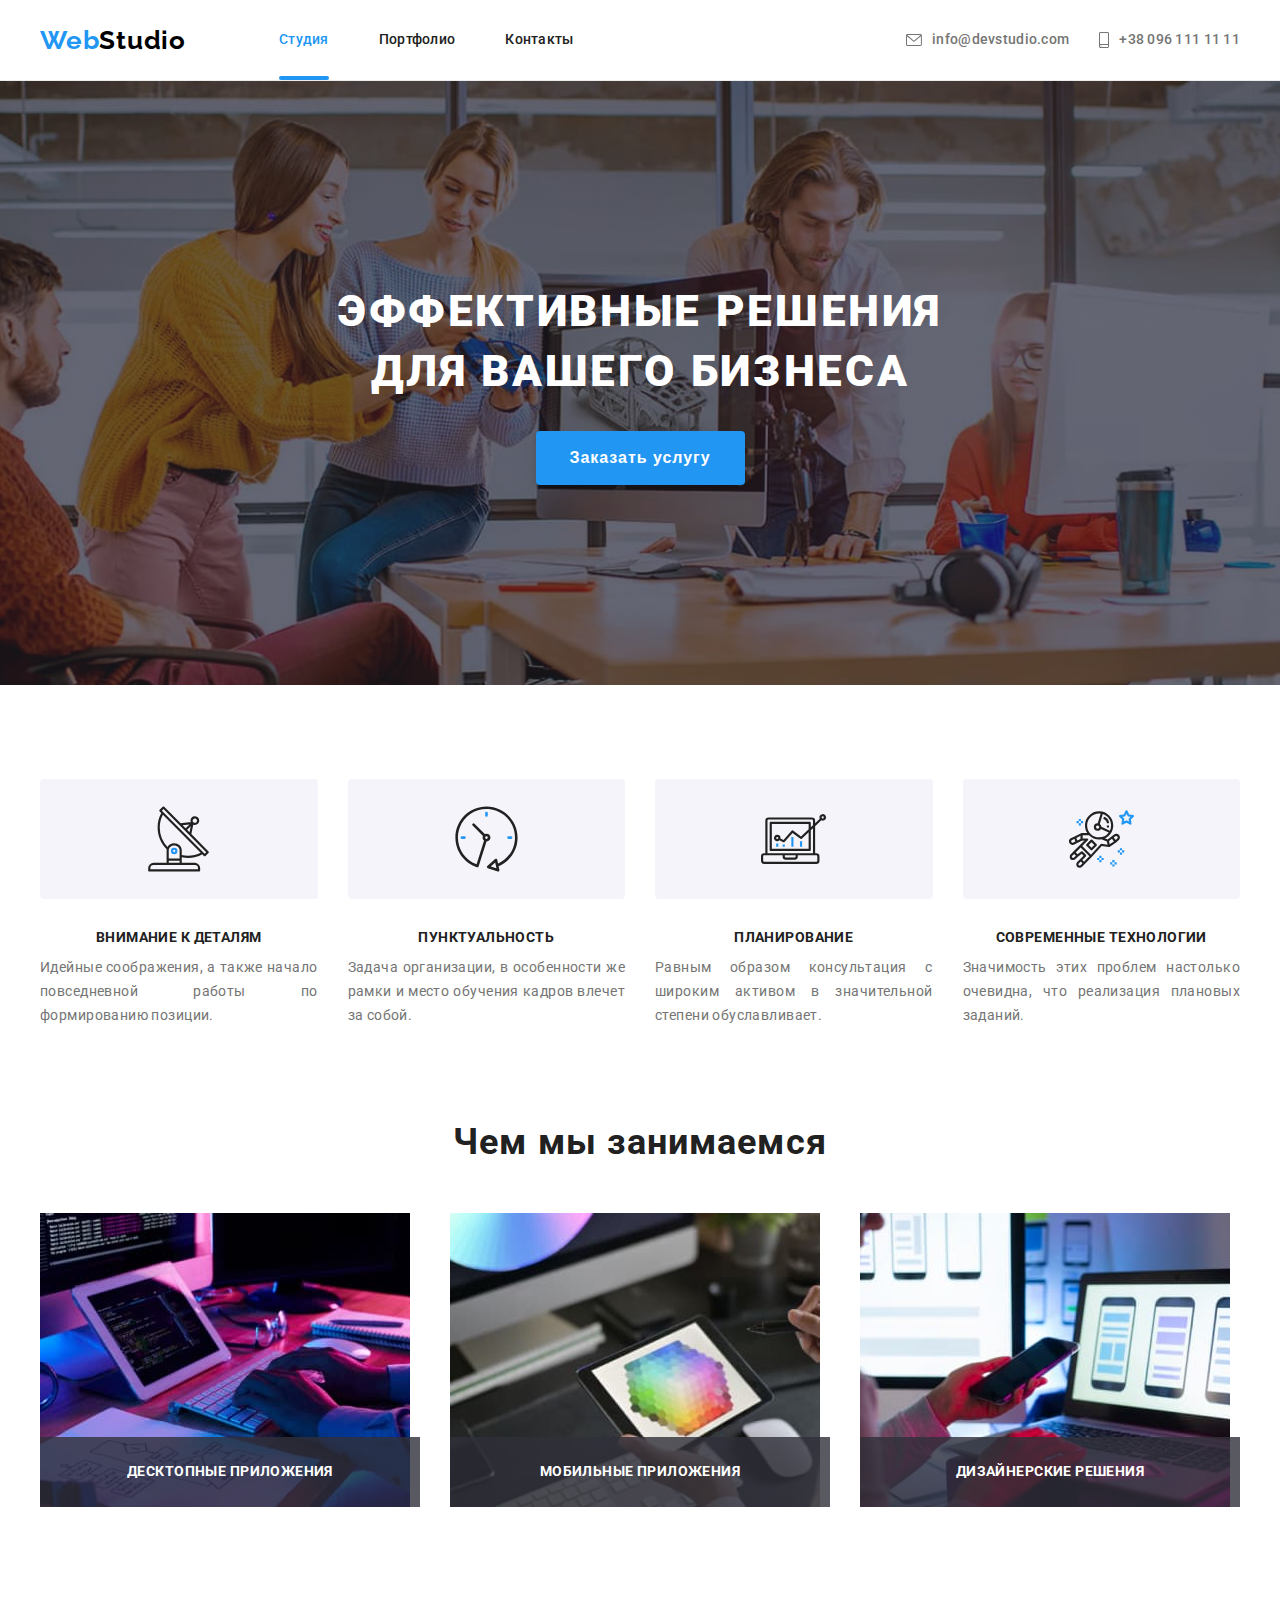
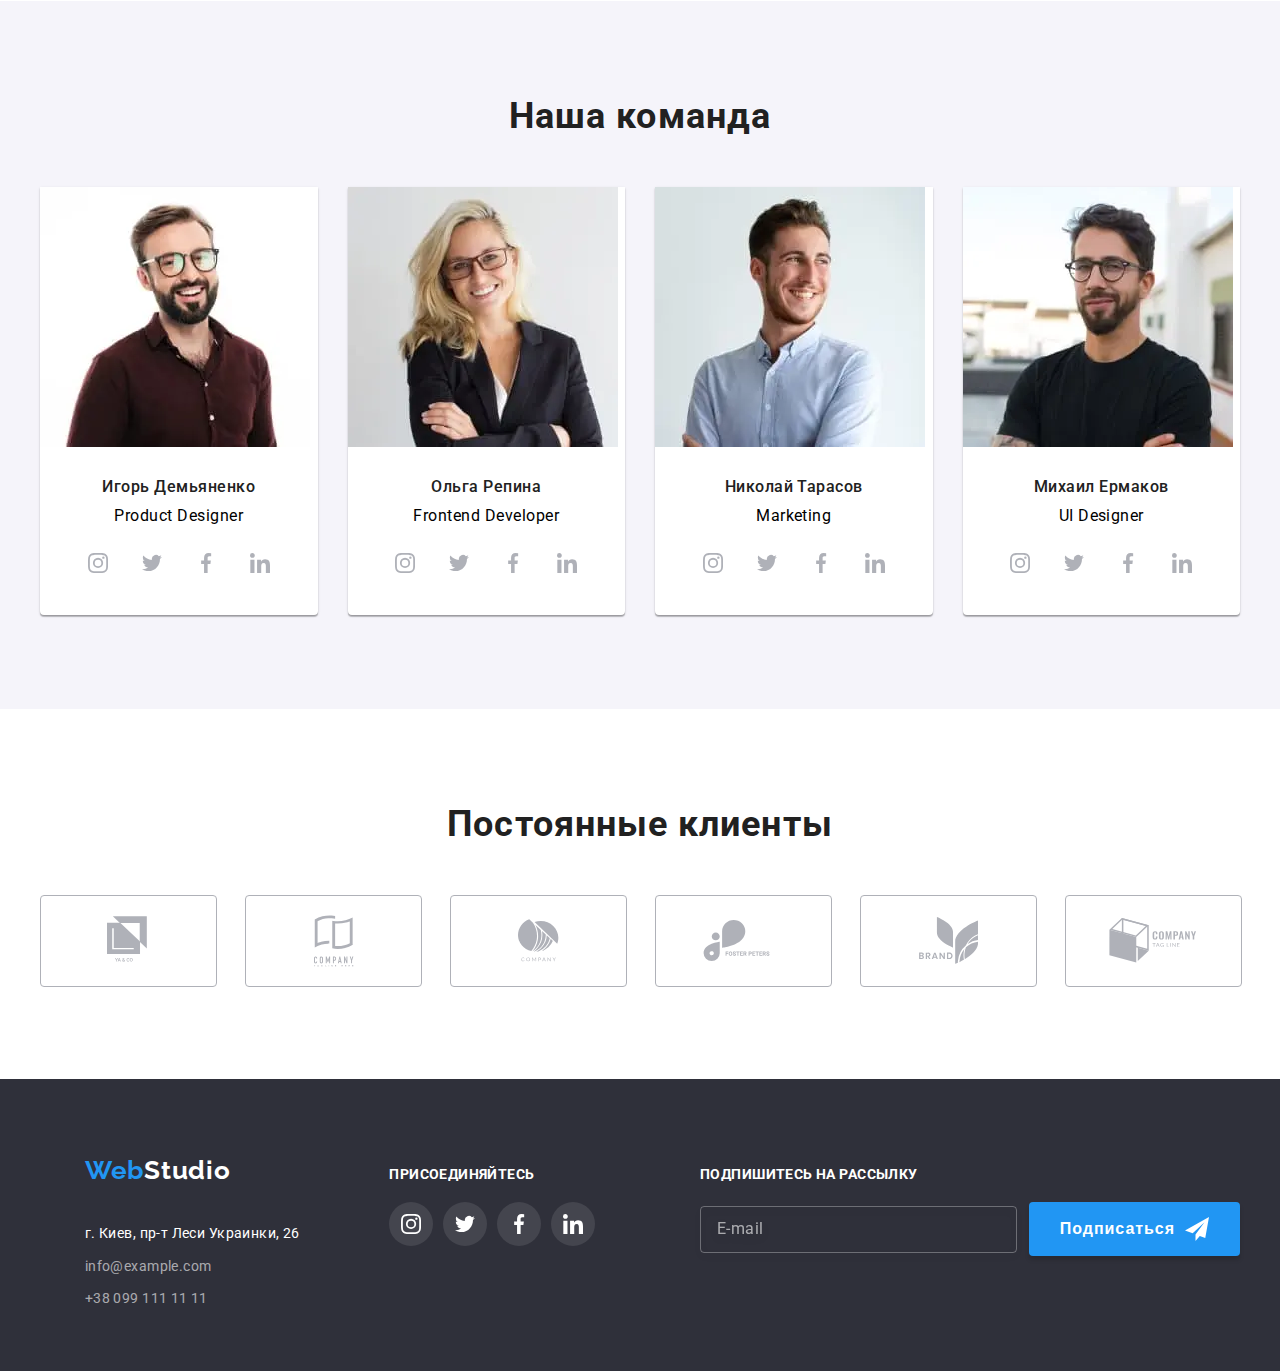
==== commit eed5eb8c: "добавила страницу контакты" ====
--- a/index.html
+++ b/index.html
@@ -39,7 +39,7 @@
               >
             </li>
             <li class="navigation__item">
-              <a class="navigation__link link" href="#">Контакты</a>
+              <a class="navigation__link link" href="./contacts.html">Контакты</a>
             </li>
           </ul>
         </nav>
@@ -73,9 +73,6 @@
             </a>
           </li>
         </ul>
-
-
-
         <div class="mobile-menu__backdrop" data-backd>
           <div class="mobile-menu" data-menu>
             <ul class="mobile-menu__list list">
--- a/css/main.min.css
+++ b/css/main.min.css
@@ -1,2 +1,2 @@
-:root{--main-font: "Roboto", sans-serif;--logo-font: "Raleway", sans-serif;--accent-color: #2196f3;--title-color: #212121;--text-color: #757575;--social-link-color: #afb1b8;--colorOn-darkВackground: #ffffff;--margin-bottom-title: 30px;--transition-color: color 250ms cubic-bezier(0.4, 0, 0.2, 1)}.visually-hidden{position:absolute !important;clip:rect(1px 1px 1px 1px);clip:rect(1px, 1px, 1px, 1px);padding:0 !important;border:0 !important;height:1px !important;width:1px !important;overflow:hidden}.link{text-decoration:none}.list{list-style:none}.address{font-style:normal}body{font-family:var(--main-font);margin:0}h1,h2,h3,h4,h5,h6,p{margin:0}ul,ol{margin:0;padding:0}img{display:block;max-width:100%;height:auto}.container{padding-left:15px;padding-right:15px;padding-top:60px;padding-bottom:60px}@media screen and (min-width: 480px){.container{width:480px;margin:0 auto}}@media screen and (min-width: 768px){.container{width:768px}}@media screen and (min-width: 1200px){.container{width:1200px;padding-top:94px;padding-bottom:94px}}.logo{font-family:var(--logo-font);font-weight:bold;font-size:26px;line-height:1.19;letter-spacing:0.03em;color:var(--accent-color);padding-top:16px;padding-bottom:16px}.logo__part--them-light{color:#000}.logo__part--them-dark{color:var(--colorOn-darkВackground)}.button{display:block;margin:0 auto;font-weight:bold;font-size:16px;line-height:30px;letter-spacing:0.06em;color:var(--colorOn-darkВackground);background-color:var(--accent-color);box-shadow:0px 4px 4px rgba(0,0,0,0.15);border-radius:4px;outline:none;cursor:pointer;border-color:transparent;padding:10px 32px;transition:background-color 250ms cubic-bezier(0.4, 0, 0.2, 1)}.button:hover,.button:focus{background-color:#188ce8}.title{font-family:"Roboto",sans-serif;font-size:28px;line-height:1.17857;font-weight:700;text-align:center;letter-spacing:0.03em;color:var(--title-color);margin-bottom:30px}@media screen and (min-width: 1200px){.title{font-family:"Roboto",sans-serif;font-size:36px;line-height:1.16667;font-weight:700;margin-bottom:50px}}.social__list{display:flex;justify-content:center;align-items:center}.social__item{height:44px;width:44px}.social__item+.social__item{margin-left:10px}.social__item--them-dark{background:rgba(255,255,255,0.1);border-radius:50%}.social__item--them-dark:hover,.social__item--them-dark:focus{background-color:var(--accent-color)}.social__link{display:flex;justify-content:center;align-items:center;height:100%;width:100%;border-radius:50%;transition:background-color 250ms cubic-bezier(0.4, 0, 0.2, 1)}.social__link:hover,.social__link:focus{background-color:var(--accent-color)}.social__icon{width:20px;height:20px;fill:var(--social-link-color);transition:fill 250ms cubic-bezier(0.4, 0, 0.2, 1)}.social__link:hover .social__icon,.social__link:focus .social__icon{fill:#fff}.social__icon--them-dark{fill:#fff}.navigation{display:flex;align-items:center}.navigation__item+.navigation__item{margin-left:50px}.navigation__list{display:none;align-items:center;margin-left:93px}@media screen and (min-width: 768px){.navigation__list{display:flex}}.navigation__item{position:relative}.navigation__link{display:block;padding-top:32px;padding-bottom:32px;font-weight:500;font-size:14px;line-height:1.14;letter-spacing:0.02em;color:var(--title-color);transition:var(--transition-color)}.navigation__link:hover,.navigation__link:focus,.navigation__link:active{color:var(--accent-color)}.navigation__link--current{color:var(--accent-color)}.navigation__link--current::after{position:absolute;bottom:0;left:0;content:"";display:block;width:100%;height:4px;background-color:var(--accent-color);border-radius:4px}.form{width:100%;display:flex;justify-content:center;flex-wrap:wrap}@media screen and (min-width: 1200px){.form{align-items:baseline;flex-wrap:nowrap}}.form__input{padding:15px 0 15px 16px;width:100%;border:1px solid rgba(255,255,255,0.3);box-sizing:border-box;filter:drop-shadow(0px 4px 4px rgba(0,0,0,0.15));border-radius:4px;background-color:transparent;outline:none;color:var(--colorOn-darkВackground);margin-bottom:20px}@media screen and (min-width: 1200px){.form__input{margin-bottom:8px;margin-right:12px}}.form__input::placeholder{font-family:var(--main-font);font-size:16px;line-height:1.25;letter-spacing:0.03em;color:rgba(255,255,255,0.6)}.form__input:focus,.form__input:active{border:1px solid #fff;transition:border 250ms cubic-bezier(0.4, 0, 0.2, 1)}.form button{margin:0;display:flex;align-items:center;padding:10px 29px}.form__svg{width:24px;height:24px;margin-left:10px}.backdrop{position:fixed;top:0;left:0;width:100vw;height:100vh;background-color:rgba(0,0,0,0.2);opacity:1;transition:opacity 250ms cubic-bezier(0.4, 0, 0.2, 1);z-index:1000}.backdrop.is-hidden{opacity:0;pointer-events:none}.backdrop.is-hidden .modal{transform:translate(-50%, -50%) scale(1.1)}.modal{display:flex;flex-direction:column;position:absolute;top:50%;left:50%;padding:40px;background-color:var(--colorOn-darkВackground);width:100vw;transform:translate(-50%, -50%) scale(1);transition:transform 250ms cubic-bezier(0.4, 0, 0.2, 1)}@media screen and (min-width: 450px){.modal{width:450px}}@media screen and (min-width: 1200px){.modal{width:528px}}.modal__tittle{margin-bottom:30px;font-family:var(--main-font);font-weight:bold;font-size:20px;line-height:1.15;text-align:center;letter-spacing:0.03em;color:var(--title-color)}.modal__field{display:flex;flex-direction:column;position:relative}.modal__field+.modal__field{margin-top:28px}.modal__text{position:absolute;top:50%;left:41px;transform:translateY(-50%);font-family:var(--main-font);font-size:12px;line-height:1.16;letter-spacing:0.01em;z-index:-1;color:var(--text-color)}.modal__text__input:not(:placeholder-shown)+.modal__text{transform:translateY(-35px) translateX(-40px);transition:transform 250ms cubic-bezier(0.4, 0, 0.2, 1)}.modal__text__field:focus-within>.modal__text{transform:translateY(-35px) translateX(-40px);transition:transform 250ms cubic-bezier(0.4, 0, 0.2, 1)}.modal__svg{position:absolute;top:50%;left:12px;transform:translateY(-50%);z-index:-1;width:18px;height:18px}.modal__svg__input:focus ~ .modal__svg{fill:var(--accent-color);transition:fill 250ms cubic-bezier(0.4, 0, 0.2, 1)}.modal__textarea{resize:none;height:120px;width:100%;padding:12px 16px;font-family:var(--main-font);font-size:12px;line-height:1.16;letter-spacing:0.01em;color:var(--title-color);border:1px solid rgba(33,33,33,0.2);box-sizing:border-box;border-radius:4px}.modal__textarea::placeholder{font-size:14px;line-height:1.14;color:rgba(117,117,117,0.5)}.modal__textarea:focus,.modal__textarea:active{outline:none;border:1px solid #2196f3;transition:border 250ms cubic-bezier(0.4, 0, 0.2, 1)}.modal__coment{font-size:12px;line-height:1.16;letter-spacing:0.01em;color:var(--text-color);margin-bottom:4px}.modal__input{padding:11px 41px;z-index:1;background-color:transparent;border:1px solid rgba(33,33,33,0.2);box-sizing:border-box;border-radius:4px;font-family:var(--main-font);font-size:12px;line-height:1.16;letter-spacing:0.01em;color:var(--title-color)}.modal__input:focus,.modal__input:active{outline:none;border:1px solid #2196f3;transition:border 250ms cubic-bezier(0.4, 0, 0.2, 1)}.policy{display:flex;justify-content:center;align-items:center;margin-top:20px;cursor:pointer;flex-direction:column;align-items:flex-start}@media screen and (min-width: 450px){.policy{flex-direction:row;align-items:center}}.policy__text{font-size:12px;line-height:24px;letter-spacing:0.03em;color:#757575}@media screen and (min-width: 1200px){.policy__text{font-size:14px}}.policy__agreement{font-size:12px;letter-spacing:0.03em;color:var(--accent-color)}@media screen and (min-width: 1200px){.policy__agreement{font-size:14px}}.checkbox{position:absolute !important;clip:rect(1px 1px 1px 1px);clip:rect(1px, 1px, 1px, 1px);padding:0 !important;border:0 !important;height:1px !important;width:1px !important;overflow:hidden}.policy__icon{margin-right:8px;display:inline-block;width:15px;height:15px;background-color:#fff;border:2px solid #212121;border-radius:4px;transition:background-color 250ms cubic-bezier(0.4, 0, 0.2, 1),border 250ms cubic-bezier(0.4, 0, 0.2, 1)}.checkbox:checked+.policy__icon{border-color:transparent;border-color:var(--accent-color);background-color:var(--accent-color);background-origin:border-box;background-image:url(../images/icons/check.svg);transition:background-color 250ms cubic-bezier(0.4, 0, 0.2, 1)}.button--modal{margin-top:30px;padding:10px 56px}.closeButton{position:absolute;top:8px;right:8px;width:30px;height:30px;background-color:transparent;border:1px solid rgba(0,0,0,0.1);border-radius:50%;cursor:pointer;outline:none}.closeButton:focus{border:1px solid #2196f3;transition:border 250ms cubic-bezier(0.4, 0, 0.2, 1)}.closeButton__svg{fill:#000;width:11px;height:11px}.closeButton:focus .closeButton__svg{fill:var(--accent-color);transition:fill 250ms cubic-bezier(0.4, 0, 0.2, 1)}.burger-button{position:absolute;background-color:transparent;border:none;padding:0;top:10px;right:15px;cursor:pointer;outline:none;z-index:100}.burger-button__svg{width:40px;height:40px}@media screen and (min-width: 768px){.burger-button{display:none}}.burger-button .icon-close-burger{display:none}.burger-button.is-open .icon-close-burger{display:block}.page-header .icon-burger{display:block}.burger-button.is-open .icon-burger{display:none}.mobile-menu{position:fixed;top:0;left:50%;width:100vw;max-width:480px;height:100vh;padding:48px 40px;display:flex;flex-direction:column;justify-content:space-between;overflow:scroll;z-index:1;background-color:#fff;opacity:0;transform:translateY(-100%) translateX(-50%);transition:transform 500ms cubic-bezier(0.4, 0, 0.2, 1),opacity 450ms cubic-bezier(0.4, 0, 0.2, 1)}@media screen and (min-width: 768px){.mobile-menu{display:none}}.mobile-menu.is-open{transform:translateY(0) translateX(-50%);opacity:1;transition:transform 500ms cubic-bezier(0.4, 0, 0.2, 1),opacity 450ms cubic-bezier(0.4, 0, 0.2, 1)}.mobile-menu__list{margin-bottom:30px}.mobile-menu__link{font-family:"Roboto",sans-serif;font-size:40px;line-height:1.175;font-weight:500;color:#000000}.mobile-menu__link--current{color:var(--accent-color)}.mobile-menu__item:not(:last-child){margin-bottom:32px}.mobile-menu__backdrop{position:fixed;top:0;left:0;width:100vw;height:100vh;background-color:rgba(0,0,0,0.2);opacity:0;z-index:-1;transition:opacity 250ms cubic-bezier(0.4, 0, 0.2, 1)}@media screen and (min-width: 768px){.mobile-menu__backdrop{display:none}}.mobile-menu__backdrop.is-open{opacity:1;z-index:1}.mobile-contact__list{margin-bottom:64px}.mobile-contact__item:not(:last-child){margin-bottom:32px}.mobile-contact__link{font-family:"Roboto",sans-serif;font-size:24px;line-height:1.16667;font-weight:500;letter-spacing:0.02em;color:var(--text-color);transition:var(--transition-color)}.mobile-contact__link:hover,.mobile-contact__link:focus{color:var(--accent-color)}@media screen and (max-width: 424px){.mobile-contact__link{font-size:20px}}.mobile-contact__link--accent{font-family:"Roboto",sans-serif;font-size:34px;line-height:1.17647;font-weight:500;color:var(--accent-color)}.mobile-contact__link--accent:hover,.mobile-contact__link--accent:focus{color:#000000;transition:var(--transition-color)}@media screen and (max-width: 424px){.mobile-contact__link--accent{font-size:26px}}.mobile-social__list{display:flex;flex-wrap:wrap}@media screen and (min-width: 768px){.mobile-social__list{display:none}}.mobile-social__link{color:var(--accent-color);font-family:"Roboto",sans-serif;font-size:13px;line-height:1.69231;font-weight:500}@media screen and (min-width: 425px){.mobile-social__link{font-size:16px}}@media screen and (min-width: 480px){.mobile-social__link{font-size:18px}}.mobile-social__link:hover .mobile-social__link:focus{color:var(--text-color);transition:var(--transition-color)}@media screen and (min-width: 375px){.mobile-social__item:not(:last-child){padding-right:10px;border-right:1px solid rgba(33,33,33,0.2)}}.mobile-social__item:not(:first-child){padding-left:10px}.page-header__container{display:flex;align-items:center;padding-top:0;padding-bottom:0;position:relative}.contact__list{display:none;margin-left:auto}@media screen and (min-width: 768px){.contact__list{display:flex;flex-direction:column-reverse}}@media screen and (min-width: 1200px){.contact__list{flex-direction:row-reverse}}.contact__item:last-child{margin-bottom:10px}@media screen and (min-width: 1200px){.contact__item:last-child{margin-bottom:0;margin-right:30px}}.contact__svg{fill:var(--text-color);margin-right:10px;transition:fill 250ms cubic-bezier(0.4, 0, 0.2, 1)}.contact__link:hover .contact__svg,.contact__link:focus .contact__svg{fill:var(--accent-color)}.contact__link{display:flex;align-items:center;font-weight:500;font-size:14px;line-height:1.14;letter-spacing:0.02em;color:var(--text-color);transition:var(--transition-color)}.contact__link:hover,.contact__link:focus{color:var(--accent-color)}.hero{padding-top:118px;padding-bottom:118px;margin-left:auto;margin-right:auto;background-color:#2f303a;background-image:linear-gradient(to right, rgba(47,48,58,0.4), rgba(47,48,58,0.4)),url("../images/mobile/hero/img.jpg");background-size:cover;background-repeat:no-repeat;background-position:center}@media screen and (min-device-pixel-ratio: 2), screen and (min-resolution: 192dpi), screen and (min-resolution: 2dppx){.hero{background-image:linear-gradient(to bottom, rgba(47,48,58,0.4), rgba(47,48,58,0.4)),url("../images/mobile/hero/img@2.jpg")}}@media screen and (min-width: 768px){.hero{max-width:1199px;background-image:linear-gradient(to bottom, rgba(47,48,58,0.4), rgba(47,48,58,0.4)),url("../images/tablet/Hero/Header-img.jpg")}}@media screen and (min-width: 768px) and (min-device-pixel-ratio: 2), screen and (min-width: 768px) and (min-resolution: 192dpi), screen and (min-width: 768px) and (min-resolution: 2dppx){.hero{background-image:linear-gradient(to bottom, rgba(47,48,58,0.4), rgba(47,48,58,0.4)),url("../images/tablet/Hero/Header-img@2x.jpg")}}@media screen and (min-width: 1200px){.hero{max-width:1600px;background-image:linear-gradient(to bottom, rgba(47,48,58,0.4), rgba(47,48,58,0.4)),url("../images/desktop/hero/Img.jpg")}}@media screen and (min-width: 1200px) and (min-device-pixel-ratio: 2), screen and (min-width: 1200px) and (min-resolution: 192dpi), screen and (min-width: 1200px) and (min-resolution: 2dppx){.hero{background-image:linear-gradient(to bottom, rgba(47,48,58,0.4), rgba(47,48,58,0.4)),url("../images/desktop/hero/Img@2x.jpg")}}@media screen and (min-width: 1200px){.hero{padding-top:200px;padding-bottom:200px}}.hero__container{padding-top:0;padding-bottom:0}.hero__title{max-width:360px;margin:0 auto;margin-bottom:30px;text-align:center;letter-spacing:0.06em;text-transform:uppercase;color:var(--colorOn-darkВackground);font-family:"Roboto",sans-serif;font-size:26px;line-height:1.61538;font-weight:900}@media screen and (min-width: 1200px){.hero__title{max-width:696px;font-family:"Roboto",sans-serif;font-size:44px;line-height:1.36364;font-weight:900}}@media screen and (min-width: 1200px){.advantage__container{padding-bottom:0px}}@media screen and (min-width: 768px){.advantage__list{margin:-15px;display:flex;flex-wrap:wrap}}@media screen and (max-width: 767px){.advantage__item:not(:last-child){margin-bottom:30px}}@media screen and (min-width: 768px){.advantage__item{margin:15px;width:calc((100% - 4 * 15px) / 2)}}@media screen and (min-width: 1200px){.advantage__item{width:calc((100% - 8 * 15px) / 4)}}.advantage__box{width:100%;padding-top:25px;padding-bottom:25px;margin-bottom:30px;background-color:#f5f4fa;border-radius:4px}.advantage__svg{margin:auto;display:block}.advantage__title{margin-bottom:10px;font-family:"Roboto",sans-serif;font-size:14px;line-height:1.14286;font-weight:700;letter-spacing:0.03em;text-transform:uppercase;color:var(--title-color);text-align:center}.advantage__description{font-family:"Roboto",sans-serif;font-size:14px;line-height:1.71429;font-weight:400;letter-spacing:0.03em;color:var(--text-color);text-align:justify}@media screen and (max-width: 1199px){.works{display:none}}@media screen and (min-width: 1200px){.works{display:block}}.works__item{position:relative;flex-basis:calc((100% - 60px) / 3)}.works__list{display:flex;height:294px}.works__list :not(:last-child){margin-right:30px}.works__сaption{background-color:rgba(47,48,58,0.8);position:absolute;bottom:0;left:0;width:100%}.works__description{padding-top:27px;padding-bottom:27px;font-family:var(--main-font);font-weight:bold;font-size:14px;line-height:1.14;text-align:center;letter-spacing:0.03em;text-transform:uppercase;color:#ffffff}.team{background:#f5f4fa}@media screen and (min-width: 768px){.team__list{margin:-15px;display:flex;flex-wrap:wrap}}@media screen and (max-width: 767px){.team .team__card:not(:last-child){margin-bottom:30px}}.team__card{background-color:white;box-shadow:0px 1px 3px rgba(0,0,0,0.12),0px 1px 1px rgba(0,0,0,0.14),0px 2px 1px rgba(0,0,0,0.2);border-radius:0px 0px 4px 4px}@media screen and (min-width: 768px){.team__card{margin:15px;width:calc((100% - 4 * 15px) / 2)}}@media screen and (min-width: 1200px){.team__card{width:calc((100% - 8 * 15px) / 4)}}.team__caption{padding:30px 32px}.team__name{font-family:"Roboto",sans-serif;font-size:16px;line-height:1.1875;font-weight:500;margin-bottom:10px;text-align:center;letter-spacing:0.03em;color:var(--title-color)}.team__position{font-family:"Roboto",sans-serif;font-size:16px;line-height:1.1875;font-weight:400;text-align:center;letter-spacing:0.03em;margin-bottom:16px}.clients__list{display:flex;flex-wrap:wrap;justify-content:center;margin:-15px}.clients__item{margin:15px;width:calc((100% - 4 * 15px)/2);height:90px}@media screen and (min-width: 768px){.clients__item{width:calc((100% - 6 * 15px)/3)}}@media screen and (min-width: 1200px){.clients__item{width:calc((100% - 12 * 15px)/6)}}.clients__link{display:flex;justify-content:center;align-items:center;width:100%;height:100%;border:1px solid var(--social-link-color);border-radius:4px;transition:border 250ms cubic-bezier(0.4, 0, 0.2, 1)}.clients__link:hover,.clients__link:focus{border:1px solid var(--accent-color)}.clients__icon{fill:var(--social-link-color);transition:fill 250ms cubic-bezier(0.4, 0, 0.2, 1)}.clients__link:hover .clients__icon,.clients__link:focus .clients__icon{fill:var(--accent-color)}.footer{background-color:#2f303a}.footer__container{display:flex;flex-direction:column;align-items:center;padding-top:60px;padding-bottom:60px}@media screen and (min-width: 1200px){.footer__container{flex-direction:row;justify-content:space-between;align-items:baseline}}.footer__box{display:flex;flex-direction:column;margin-bottom:60px;width:100%}@media screen and (min-width: 768px){.footer__box{flex-direction:row;justify-content:space-around;align-items:baseline}}@media screen and (min-width: 1200px){.footer__box{width:50%;margin-bottom:0}}.footer .logo{margin-bottom:20px;display:block}.footer__title{margin-bottom:20px;font-family:"Roboto",sans-serif;font-size:14px;line-height:1.14286;font-weight:700;color:#ffffff;letter-spacing:0.03em;text-transform:uppercase;text-align:center}@media screen and (min-width: 1200px){.footer__title{text-align:left}}.footer__contacts{display:flex;flex-direction:column;align-items:center;margin-bottom:60px}@media screen and (min-width: 768px){.footer__contacts{margin-bottom:0}}@media screen and (min-width: 1200px){.footer__contacts{align-items:flex-start}}@media screen and (min-width: 1200px){.footer__subscription{width:45%}}.contacts{display:flex;flex-direction:column;align-items:center}@media screen and (min-width: 1200px){.contacts{align-items:flex-start}}.contacts .contacts__item:not(:last-child){margin-bottom:9px}.contacts .contacts__link{font-size:14px;line-height:1.7;letter-spacing:0.03em;color:rgba(255,255,255,0.6)}.contacts .contacts__link:hover{color:var(--colorOn-darkВackground);transition:color 250ms cubic-bezier(0.4, 0, 0.2, 1)}.contacts .contacts__link--darkВackground{color:var(--colorOn-darkВackground)}.filters__list{display:flex;flex-wrap:wrap;margin-bottom:50px}@media screen and (max-width: 767px){.filters__list{margin-top:-8px;margin-left:-8px}}@media screen and (min-width: 768px){.filters__list{justify-content:center}}@media screen and (max-width: 767px){.filters__item{margin-top:8px;margin-left:8px}}@media screen and (min-width: 768px){.filters__item:not(:last-child){margin-right:8px}}.filters__button{font-weight:500;font-size:16px;line-height:26px;text-align:center;letter-spacing:0.03em;color:var(--title-color);background-color:#f5f4fa;border-radius:4px;border:#f5f4fa;cursor:pointer;padding:6px 22px;transition:var(--transition-color),background-color 250ms cubic-bezier(0.4, 0, 0.2, 1),box-shadow 250ms cubic-bezier(0.4, 0, 0.2, 1)}.filters__button:hover,.filters__button:focus{background-color:#188ce8;color:var(--colorOn-darkВackground);outline:none;box-shadow:0px 1px 1px rgba(0,0,0,0.12),0px 4px 4px rgba(0,0,0,0.06),1px 4px 6px rgba(0,0,0,0.16)}.projects{width:100%}@media screen and (min-width: 768px){.projects{width:768px;display:flex;flex-wrap:wrap;margin-top:-30px;margin-left:-30px}}@media screen and (min-width: 1200px){.projects{width:1200px}}.projects__item{transition:box-shadow 250ms cubic-bezier(0.4, 0, 0.2, 1)}.projects__item:hover{box-shadow:0px 1px 1px rgba(0,0,0,0.12),0px 4px 4px rgba(0,0,0,0.06),1px 4px 6px rgba(0,0,0,0.16)}@media screen and (max-width: 767px){.projects__item:not(:last-child){margin-bottom:30px}}@media screen and (min-width: 768px){.projects__item{display:flex;flex-basis:100%;flex-basis:calc((100% - 60px) / 2);margin-left:30px;margin-top:30px}}@media screen and (min-width: 1200px){.projects__item{flex-basis:calc((100% - 90px) / 3)}}.projects__link{display:flex;flex-direction:column;width:100%}.projects__img{max-width:100%;height:auto;overflow:scroll}.projects__tumb{position:relative;overflow:hidden}.projects__container--overlay{position:absolute;top:0;left:0;height:100%;background-color:rgba(33,150,243,0.9);opacity:0;transform:translateY(100%);transition:transform 1250ms cubic-bezier(0.4, 0, 0.2, 1),opacity 1250ms cubic-bezier(0.4, 0, 0.2, 1)}.projects__container--overlay:hover .projects__container--overlay,.projects__container--overlay:focus .projects__container--overlay{transform:translateY(0%);opacity:1;transition:transform 1250ms cubic-bezier(0.4, 0, 0.2, 1)}.projects__description{font-family:var(--main-font);font-size:18px;line-height:1.56;letter-spacing:0.03em;color:#ffffff;padding:63px 24px}@media screen and (max-width: 450px){.projects__description{font-size:14px;padding-top:30px}}.projects__box{padding:20px 24px;border:1px solid #eeeeee;border-top:none}@media screen and (min-width: 768px){.projects__box{flex-grow:1}}.projects__title{font-weight:bold;font-size:18px;line-height:36px;letter-spacing:0.06em;color:var(--title-color)}.projects__text{font-size:16px;line-height:30px;letter-spacing:0.03em;color:var(--text-color)}
+:root{--main-font: "Roboto", sans-serif;--logo-font: "Raleway", sans-serif;--accent-color: #2196f3;--title-color: #212121;--text-color: #757575;--social-link-color: #afb1b8;--colorOn-darkВackground: #ffffff;--margin-bottom-title: 30px;--transition-color: color 250ms cubic-bezier(0.4, 0, 0.2, 1)}.visually-hidden{position:absolute !important;clip:rect(1px 1px 1px 1px);clip:rect(1px, 1px, 1px, 1px);padding:0 !important;border:0 !important;height:1px !important;width:1px !important;overflow:hidden}.link{text-decoration:none}.list{list-style:none}.address{font-style:normal}body{font-family:var(--main-font);margin:0}h1,h2,h3,h4,h5,h6,p{margin:0}ul,ol{margin:0;padding:0}img{display:block;max-width:100%;height:auto}.container{padding-left:15px;padding-right:15px;padding-top:60px;padding-bottom:60px}@media screen and (min-width: 480px){.container{width:480px;margin:0 auto}}@media screen and (min-width: 768px){.container{width:768px}}@media screen and (min-width: 1200px){.container{width:1200px;padding-top:94px;padding-bottom:94px}}.logo{font-family:var(--logo-font);font-weight:bold;font-size:26px;line-height:1.19;letter-spacing:0.03em;color:var(--accent-color);padding-top:16px;padding-bottom:16px}.logo__part--them-light{color:#000}.logo__part--them-dark{color:var(--colorOn-darkВackground)}.button{display:block;margin:0 auto;font-weight:bold;font-size:16px;line-height:30px;letter-spacing:0.06em;color:var(--colorOn-darkВackground);background-color:var(--accent-color);box-shadow:0px 4px 4px rgba(0,0,0,0.15);border-radius:4px;outline:none;cursor:pointer;border-color:transparent;padding:10px 32px;transition:background-color 250ms cubic-bezier(0.4, 0, 0.2, 1)}.button:hover,.button:focus{background-color:#188ce8}.title{font-family:"Roboto",sans-serif;font-size:28px;line-height:1.17857;font-weight:700;text-align:center;letter-spacing:0.03em;color:var(--title-color);margin-bottom:30px}@media screen and (min-width: 1200px){.title{font-family:"Roboto",sans-serif;font-size:36px;line-height:1.16667;font-weight:700;margin-bottom:50px}}.social__list{display:flex;justify-content:center;align-items:center}.social__item{height:44px;width:44px}.social__item+.social__item{margin-left:10px}.social__item--them-dark{background:rgba(255,255,255,0.1);border-radius:50%}.social__item--them-dark:hover,.social__item--them-dark:focus{background-color:var(--accent-color)}.social__link{display:flex;justify-content:center;align-items:center;height:100%;width:100%;border-radius:50%;transition:background-color 250ms cubic-bezier(0.4, 0, 0.2, 1)}.social__link:hover,.social__link:focus{background-color:var(--accent-color)}.social__icon{width:20px;height:20px;fill:var(--social-link-color);transition:fill 250ms cubic-bezier(0.4, 0, 0.2, 1)}.social__link:hover .social__icon,.social__link:focus .social__icon{fill:#fff}.social__icon--them-dark{fill:#fff}.navigation{display:flex;align-items:center}.navigation__item+.navigation__item{margin-left:50px}.navigation__list{display:none;align-items:center;margin-left:93px}@media screen and (min-width: 768px){.navigation__list{display:flex}}.navigation__item{position:relative}.navigation__link{display:block;padding-top:32px;padding-bottom:32px;font-weight:500;font-size:14px;line-height:1.14;letter-spacing:0.02em;color:var(--title-color);transition:var(--transition-color)}.navigation__link:hover,.navigation__link:focus,.navigation__link:active{color:var(--accent-color)}.navigation__link--current{color:var(--accent-color)}.navigation__link--current::after{position:absolute;bottom:0;left:0;content:"";display:block;width:100%;height:4px;background-color:var(--accent-color);border-radius:4px}.form{width:100%;display:flex;justify-content:center;flex-wrap:wrap}@media screen and (min-width: 1200px){.form{align-items:baseline;flex-wrap:nowrap}}.form__input{padding:15px 0 15px 16px;width:100%;border:1px solid rgba(255,255,255,0.3);box-sizing:border-box;filter:drop-shadow(0px 4px 4px rgba(0,0,0,0.15));border-radius:4px;background-color:transparent;outline:none;color:var(--colorOn-darkВackground);margin-bottom:20px}@media screen and (min-width: 1200px){.form__input{margin-bottom:8px;margin-right:12px}}.form__input::placeholder{font-family:var(--main-font);font-size:16px;line-height:1.25;letter-spacing:0.03em;color:rgba(255,255,255,0.6)}.form__input:focus,.form__input:active{border:1px solid #fff;transition:border 250ms cubic-bezier(0.4, 0, 0.2, 1)}.form button{margin:0;display:flex;align-items:center;padding:10px 29px}.form__svg{width:24px;height:24px;margin-left:10px}.backdrop{position:fixed;top:0;left:0;width:100vw;height:100vh;background-color:rgba(0,0,0,0.2);opacity:1;transition:opacity 250ms cubic-bezier(0.4, 0, 0.2, 1);z-index:1000}.backdrop.is-hidden{opacity:0;pointer-events:none}.backdrop.is-hidden .modal{transform:translate(-50%, -50%) scale(1.1)}.modal{display:flex;flex-direction:column;position:absolute;top:50%;left:50%;padding:40px;background-color:var(--colorOn-darkВackground);width:100vw;transform:translate(-50%, -50%) scale(1);transition:transform 250ms cubic-bezier(0.4, 0, 0.2, 1)}@media screen and (min-width: 450px){.modal{width:450px}}@media screen and (min-width: 1200px){.modal{width:528px}}.modal__tittle{margin-bottom:30px;font-family:var(--main-font);font-weight:bold;font-size:20px;line-height:1.15;text-align:center;letter-spacing:0.03em;color:var(--title-color)}.modal__field{display:flex;flex-direction:column;position:relative}.modal__field+.modal__field{margin-top:28px}.modal__text{position:absolute;top:50%;left:41px;transform:translateY(-50%);font-family:var(--main-font);font-size:12px;line-height:1.16;letter-spacing:0.01em;z-index:-1;color:var(--text-color)}.modal__text__input:not(:placeholder-shown)+.modal__text{transform:translateY(-35px) translateX(-40px);transition:transform 250ms cubic-bezier(0.4, 0, 0.2, 1)}.modal__text__field:focus-within>.modal__text{transform:translateY(-35px) translateX(-40px);transition:transform 250ms cubic-bezier(0.4, 0, 0.2, 1)}.modal__svg{position:absolute;top:50%;left:12px;transform:translateY(-50%);z-index:-1;width:18px;height:18px}.modal__svg__input:focus ~ .modal__svg{fill:var(--accent-color);transition:fill 250ms cubic-bezier(0.4, 0, 0.2, 1)}.modal__textarea{resize:none;height:120px;width:100%;padding:12px 16px;font-family:var(--main-font);font-size:12px;line-height:1.16;letter-spacing:0.01em;color:var(--title-color);border:1px solid rgba(33,33,33,0.2);box-sizing:border-box;border-radius:4px}.modal__textarea::placeholder{font-size:14px;line-height:1.14;color:rgba(117,117,117,0.5)}.modal__textarea:focus,.modal__textarea:active{outline:none;border:1px solid #2196f3;transition:border 250ms cubic-bezier(0.4, 0, 0.2, 1)}.modal__coment{font-size:12px;line-height:1.16;letter-spacing:0.01em;color:var(--text-color);margin-bottom:4px}.modal__input{padding:11px 41px;z-index:1;background-color:transparent;border:1px solid rgba(33,33,33,0.2);box-sizing:border-box;border-radius:4px;font-family:var(--main-font);font-size:12px;line-height:1.16;letter-spacing:0.01em;color:var(--title-color)}.modal__input:focus,.modal__input:active{outline:none;border:1px solid #2196f3;transition:border 250ms cubic-bezier(0.4, 0, 0.2, 1)}.policy{display:flex;justify-content:center;align-items:center;margin-top:20px;cursor:pointer;flex-direction:column;align-items:flex-start}@media screen and (min-width: 450px){.policy{flex-direction:row;align-items:center}}.policy__text{font-size:12px;line-height:24px;letter-spacing:0.03em;color:#757575}@media screen and (min-width: 1200px){.policy__text{font-size:14px}}.policy__agreement{font-size:12px;letter-spacing:0.03em;color:var(--accent-color)}@media screen and (min-width: 1200px){.policy__agreement{font-size:14px}}.checkbox{position:absolute !important;clip:rect(1px 1px 1px 1px);clip:rect(1px, 1px, 1px, 1px);padding:0 !important;border:0 !important;height:1px !important;width:1px !important;overflow:hidden}.policy__icon{margin-right:8px;display:inline-block;width:15px;height:15px;background-color:#fff;border:2px solid #212121;border-radius:4px;transition:background-color 250ms cubic-bezier(0.4, 0, 0.2, 1),border 250ms cubic-bezier(0.4, 0, 0.2, 1)}.checkbox:checked+.policy__icon{border-color:transparent;border-color:var(--accent-color);background-color:var(--accent-color);background-origin:border-box;background-image:url(../images/icons/check.svg);transition:background-color 250ms cubic-bezier(0.4, 0, 0.2, 1)}.button--modal{margin-top:30px;padding:10px 56px}.closeButton{position:absolute;top:8px;right:8px;width:30px;height:30px;background-color:transparent;border:1px solid rgba(0,0,0,0.1);border-radius:50%;cursor:pointer;outline:none}.closeButton:focus{border:1px solid #2196f3;transition:border 250ms cubic-bezier(0.4, 0, 0.2, 1)}.closeButton__svg{fill:#000;width:11px;height:11px}.closeButton:focus .closeButton__svg{fill:var(--accent-color);transition:fill 250ms cubic-bezier(0.4, 0, 0.2, 1)}.burger-button{position:absolute;background-color:transparent;border:none;padding:0;top:10px;right:15px;cursor:pointer;outline:none;z-index:100}.burger-button__svg{width:40px;height:40px}@media screen and (min-width: 768px){.burger-button{display:none}}.burger-button .icon-close-burger{display:none}.burger-button.is-open .icon-close-burger{display:block}.page-header .icon-burger{display:block}.burger-button.is-open .icon-burger{display:none}.mobile-menu{position:fixed;top:0;left:50%;width:100vw;max-width:480px;height:100vh;padding:48px 40px;display:flex;flex-direction:column;justify-content:space-between;overflow:scroll;z-index:1;background-color:#fff;-webkit-box-shadow:0 0 8px 4px rgba(0,0,0,0.47);-moz-box-shadow:0 0 8px 4px rgba(0,0,0,0.47);box-shadow:0 0 8px 4px rgba(0,0,0,0.47);opacity:0;transform:translateY(-100%) translateX(-50%);transition:transform 500ms cubic-bezier(0.4, 0, 0.2, 1),opacity 450ms cubic-bezier(0.4, 0, 0.2, 1)}@media screen and (min-width: 768px){.mobile-menu{display:none}}.mobile-menu.is-open{transform:translateY(0) translateX(-50%);opacity:1;transition:transform 500ms cubic-bezier(0.4, 0, 0.2, 1),opacity 450ms cubic-bezier(0.4, 0, 0.2, 1)}.mobile-menu__list{margin-bottom:30px}.mobile-menu__link{font-family:"Roboto",sans-serif;font-size:40px;line-height:1.175;font-weight:500;color:#000000}.mobile-menu__link--current{color:var(--accent-color)}.mobile-menu__item:not(:last-child){margin-bottom:32px}.mobile-menu__backdrop{position:fixed;top:0;left:0;width:100vw;height:100vh;background-color:rgba(0,0,0,0.2);opacity:0;z-index:-1;transition:opacity 500ms cubic-bezier(0.4, 0, 0.2, 1),z-index 500ms cubic-bezier(0.4, 0, 0.2, 1)}@media screen and (min-width: 768px){.mobile-menu__backdrop{display:none}}.mobile-menu__backdrop.is-open{opacity:1;z-index:1;transition:opacity 500ms cubic-bezier(0.4, 0, 0.2, 1),z-index 500ms cubic-bezier(0.4, 0, 0.2, 1)}.mobile-contact__list{margin-bottom:64px}.mobile-contact__item:not(:last-child){margin-bottom:32px}.mobile-contact__link{font-family:"Roboto",sans-serif;font-size:24px;line-height:1.16667;font-weight:500;letter-spacing:0.02em;color:var(--text-color);transition:var(--transition-color)}.mobile-contact__link:hover,.mobile-contact__link:focus{color:var(--accent-color)}@media screen and (max-width: 424px){.mobile-contact__link{font-size:20px}}.mobile-contact__link--accent{font-family:"Roboto",sans-serif;font-size:34px;line-height:1.17647;font-weight:500;color:var(--accent-color)}.mobile-contact__link--accent:hover,.mobile-contact__link--accent:focus{color:#000000;transition:var(--transition-color)}@media screen and (max-width: 424px){.mobile-contact__link--accent{font-size:26px}}.mobile-social__list{display:flex;flex-wrap:wrap}@media screen and (min-width: 768px){.mobile-social__list{display:none}}.mobile-social__link{color:var(--accent-color);font-family:"Roboto",sans-serif;font-size:13px;line-height:1.69231;font-weight:500}@media screen and (min-width: 425px){.mobile-social__link{font-size:16px}}@media screen and (min-width: 480px){.mobile-social__link{font-size:18px}}.mobile-social__link:hover .mobile-social__link:focus{color:var(--text-color);transition:var(--transition-color)}@media screen and (min-width: 375px){.mobile-social__item:not(:last-child){padding-right:10px;border-right:1px solid rgba(33,33,33,0.2)}}.mobile-social__item:not(:first-child){padding-left:10px}.page-header{border-bottom:1px solid #ECECEC}.page-header__container{display:flex;align-items:center;padding-top:0;padding-bottom:0;position:relative}.contact__list{display:none;margin-left:auto}@media screen and (min-width: 768px){.contact__list{display:flex;flex-direction:column-reverse}}@media screen and (min-width: 1200px){.contact__list{flex-direction:row-reverse}}.contact__item:last-child{margin-bottom:10px}@media screen and (min-width: 1200px){.contact__item:last-child{margin-bottom:0;margin-right:30px}}.contact__svg{fill:var(--text-color);margin-right:10px;transition:fill 250ms cubic-bezier(0.4, 0, 0.2, 1)}.contact__link:hover .contact__svg,.contact__link:focus .contact__svg{fill:var(--accent-color)}.contact__link{display:flex;align-items:center;font-weight:500;font-size:14px;line-height:1.14;letter-spacing:0.02em;color:var(--text-color);transition:var(--transition-color)}.contact__link:hover,.contact__link:focus{color:var(--accent-color)}.hero{padding-top:118px;padding-bottom:118px;margin-left:auto;margin-right:auto;background-color:#2f303a;background-image:linear-gradient(to right, rgba(47,48,58,0.4), rgba(47,48,58,0.4)),url("../images/mobile/hero/img.jpg");background-size:cover;background-repeat:no-repeat;background-position:center}@media screen and (min-device-pixel-ratio: 2), screen and (min-resolution: 192dpi), screen and (min-resolution: 2dppx){.hero{background-image:linear-gradient(to bottom, rgba(47,48,58,0.4), rgba(47,48,58,0.4)),url("../images/mobile/hero/img@2.jpg")}}@media screen and (min-width: 768px){.hero{max-width:1199px;background-image:linear-gradient(to bottom, rgba(47,48,58,0.4), rgba(47,48,58,0.4)),url("../images/tablet/Hero/Header-img.jpg")}}@media screen and (min-width: 768px) and (min-device-pixel-ratio: 2), screen and (min-width: 768px) and (min-resolution: 192dpi), screen and (min-width: 768px) and (min-resolution: 2dppx){.hero{background-image:linear-gradient(to bottom, rgba(47,48,58,0.4), rgba(47,48,58,0.4)),url("../images/tablet/Hero/Header-img@2x.jpg")}}@media screen and (min-width: 1200px){.hero{max-width:1600px;background-image:linear-gradient(to bottom, rgba(47,48,58,0.4), rgba(47,48,58,0.4)),url("../images/desktop/hero/Img.jpg")}}@media screen and (min-width: 1200px) and (min-device-pixel-ratio: 2), screen and (min-width: 1200px) and (min-resolution: 192dpi), screen and (min-width: 1200px) and (min-resolution: 2dppx){.hero{background-image:linear-gradient(to bottom, rgba(47,48,58,0.4), rgba(47,48,58,0.4)),url("../images/desktop/hero/Img@2x.jpg")}}@media screen and (min-width: 1200px){.hero{padding-top:200px;padding-bottom:200px}}.hero__container{padding-top:0;padding-bottom:0}.hero__title{max-width:360px;margin:0 auto;margin-bottom:30px;text-align:center;letter-spacing:0.06em;text-transform:uppercase;color:var(--colorOn-darkВackground);font-family:"Roboto",sans-serif;font-size:26px;line-height:1.61538;font-weight:900}@media screen and (min-width: 1200px){.hero__title{max-width:696px;font-family:"Roboto",sans-serif;font-size:44px;line-height:1.36364;font-weight:900}}@media screen and (min-width: 1200px){.advantage__container{padding-bottom:0px}}@media screen and (min-width: 768px){.advantage__list{margin:-15px;display:flex;flex-wrap:wrap}}@media screen and (max-width: 767px){.advantage__item:not(:last-child){margin-bottom:30px}}@media screen and (min-width: 768px){.advantage__item{margin:15px;width:calc((100% - 4 * 15px) / 2)}}@media screen and (min-width: 1200px){.advantage__item{width:calc((100% - 8 * 15px) / 4)}}.advantage__box{width:100%;padding-top:25px;padding-bottom:25px;margin-bottom:30px;background-color:#f5f4fa;border-radius:4px}.advantage__svg{margin:auto;display:block}.advantage__title{margin-bottom:10px;font-family:"Roboto",sans-serif;font-size:14px;line-height:1.14286;font-weight:700;letter-spacing:0.03em;text-transform:uppercase;color:var(--title-color);text-align:center}.advantage__description{font-family:"Roboto",sans-serif;font-size:14px;line-height:1.71429;font-weight:400;letter-spacing:0.03em;color:var(--text-color);text-align:justify}@media screen and (max-width: 1199px){.works{display:none}}@media screen and (min-width: 1200px){.works{display:block}}.works__item{position:relative;flex-basis:calc((100% - 60px) / 3)}.works__list{display:flex;height:294px}.works__list :not(:last-child){margin-right:30px}.works__сaption{background-color:rgba(47,48,58,0.8);position:absolute;bottom:0;left:0;width:100%}.works__description{padding-top:27px;padding-bottom:27px;font-family:var(--main-font);font-weight:bold;font-size:14px;line-height:1.14;text-align:center;letter-spacing:0.03em;text-transform:uppercase;color:#ffffff}.team{background:#f5f4fa}@media screen and (min-width: 768px){.team__list{margin:-15px;display:flex;flex-wrap:wrap}}@media screen and (max-width: 767px){.team .team__card:not(:last-child){margin-bottom:30px}}.team__card{background-color:white;box-shadow:0px 1px 3px rgba(0,0,0,0.12),0px 1px 1px rgba(0,0,0,0.14),0px 2px 1px rgba(0,0,0,0.2);border-radius:0px 0px 4px 4px}@media screen and (min-width: 768px){.team__card{margin:15px;width:calc((100% - 4 * 15px) / 2)}}@media screen and (min-width: 1200px){.team__card{width:calc((100% - 8 * 15px) / 4)}}.team__caption{padding:30px 32px}.team__name{font-family:"Roboto",sans-serif;font-size:16px;line-height:1.1875;font-weight:500;margin-bottom:10px;text-align:center;letter-spacing:0.03em;color:var(--title-color)}.team__position{font-family:"Roboto",sans-serif;font-size:16px;line-height:1.1875;font-weight:400;text-align:center;letter-spacing:0.03em;margin-bottom:16px}.clients__list{display:flex;flex-wrap:wrap;justify-content:center;margin:-15px}.clients__item{margin:15px;width:calc((100% - 4 * 15px)/2);height:90px}@media screen and (min-width: 768px){.clients__item{width:calc((100% - 6 * 15px)/3)}}@media screen and (min-width: 1200px){.clients__item{width:calc((100% - 12 * 15px)/6)}}.clients__link{display:flex;justify-content:center;align-items:center;width:100%;height:100%;border:1px solid var(--social-link-color);border-radius:4px;transition:border 250ms cubic-bezier(0.4, 0, 0.2, 1)}.clients__link:hover,.clients__link:focus{border:1px solid var(--accent-color)}.clients__icon{fill:var(--social-link-color);transition:fill 250ms cubic-bezier(0.4, 0, 0.2, 1)}.clients__link:hover .clients__icon,.clients__link:focus .clients__icon{fill:var(--accent-color)}.footer{background-color:#2f303a}.footer__container{display:flex;flex-direction:column;align-items:center;padding-top:60px;padding-bottom:60px}@media screen and (min-width: 1200px){.footer__container{flex-direction:row;justify-content:space-between;align-items:baseline}}.footer__box{display:flex;flex-direction:column;margin-bottom:60px;width:100%}@media screen and (min-width: 768px){.footer__box{flex-direction:row;justify-content:space-around;align-items:baseline}}@media screen and (min-width: 1200px){.footer__box{width:50%;margin-bottom:0}}.footer .logo{margin-bottom:20px;display:block}.footer__title{margin-bottom:20px;font-family:"Roboto",sans-serif;font-size:14px;line-height:1.14286;font-weight:700;color:#ffffff;letter-spacing:0.03em;text-transform:uppercase;text-align:center}@media screen and (min-width: 1200px){.footer__title{text-align:left}}.footer__contacts{display:flex;flex-direction:column;align-items:center;margin-bottom:60px}@media screen and (min-width: 768px){.footer__contacts{margin-bottom:0}}@media screen and (min-width: 1200px){.footer__contacts{align-items:flex-start}}@media screen and (min-width: 1200px){.footer__subscription{width:45%}}.contacts{display:flex;flex-direction:column;align-items:center}@media screen and (min-width: 1200px){.contacts{align-items:flex-start}}.contacts .contacts__item:not(:last-child){margin-bottom:9px}.contacts .contacts__link{font-size:14px;line-height:1.7;letter-spacing:0.03em;color:rgba(255,255,255,0.6)}.contacts .contacts__link:hover{color:var(--colorOn-darkВackground);transition:color 250ms cubic-bezier(0.4, 0, 0.2, 1)}.contacts .contacts__link--darkВackground{color:var(--colorOn-darkВackground)}.filters__list{display:flex;flex-wrap:wrap;margin-bottom:50px}@media screen and (max-width: 767px){.filters__list{margin-top:-8px;margin-left:-8px}}@media screen and (min-width: 768px){.filters__list{justify-content:center}}@media screen and (max-width: 767px){.filters__item{margin-top:8px;margin-left:8px}}@media screen and (min-width: 768px){.filters__item:not(:last-child){margin-right:8px}}.filters__button{font-weight:500;font-size:16px;line-height:26px;text-align:center;letter-spacing:0.03em;color:var(--title-color);background-color:#f5f4fa;border-radius:4px;border:#f5f4fa;cursor:pointer;padding:6px 22px;transition:var(--transition-color),background-color 250ms cubic-bezier(0.4, 0, 0.2, 1),box-shadow 250ms cubic-bezier(0.4, 0, 0.2, 1)}.filters__button:hover,.filters__button:focus{background-color:#188ce8;color:var(--colorOn-darkВackground);outline:none;box-shadow:0px 1px 1px rgba(0,0,0,0.12),0px 4px 4px rgba(0,0,0,0.06),1px 4px 6px rgba(0,0,0,0.16)}.projects{width:100%}@media screen and (min-width: 768px){.projects{width:768px;display:flex;flex-wrap:wrap;margin-top:-30px;margin-left:-30px}}@media screen and (min-width: 1200px){.projects{width:1200px}}.projects__item{transition:box-shadow 250ms cubic-bezier(0.4, 0, 0.2, 1)}.projects__item:hover{box-shadow:0px 1px 1px rgba(0,0,0,0.12),0px 4px 4px rgba(0,0,0,0.06),1px 4px 6px rgba(0,0,0,0.16)}@media screen and (max-width: 767px){.projects__item:not(:last-child){margin-bottom:30px}}@media screen and (min-width: 768px){.projects__item{display:flex;flex-basis:100%;flex-basis:calc((100% - 60px) / 2);margin-left:30px;margin-top:30px}}@media screen and (min-width: 1200px){.projects__item{flex-basis:calc((100% - 90px) / 3)}}.projects__link{display:flex;flex-direction:column;width:100%}.projects__img{max-width:100%;height:auto;overflow:scroll}.projects__tumb{position:relative;overflow:hidden}.projects__container--overlay{position:absolute;top:0;left:0;height:100%;background-color:rgba(33,150,243,0.9);opacity:0;transform:translateY(100%);transition:transform 1250ms cubic-bezier(0.4, 0, 0.2, 1),opacity 1250ms cubic-bezier(0.4, 0, 0.2, 1)}.projects__container--overlay:hover .projects__container--overlay,.projects__container--overlay:focus .projects__container--overlay{transform:translateY(0%);opacity:1;transition:transform 1250ms cubic-bezier(0.4, 0, 0.2, 1)}.projects__description{font-family:var(--main-font);font-size:18px;line-height:1.56;letter-spacing:0.03em;color:#ffffff;padding:63px 24px}@media screen and (max-width: 450px){.projects__description{font-size:14px;padding-top:30px}}.projects__box{padding:20px 24px;border:1px solid #eeeeee;border-top:none}@media screen and (min-width: 768px){.projects__box{flex-grow:1}}.projects__title{font-weight:bold;font-size:18px;line-height:36px;letter-spacing:0.06em;color:var(--title-color)}.projects__text{font-size:16px;line-height:30px;letter-spacing:0.03em;color:var(--text-color)}.contacts__map{display:flex}
 /*# sourceMappingURL=main.min.css.map */